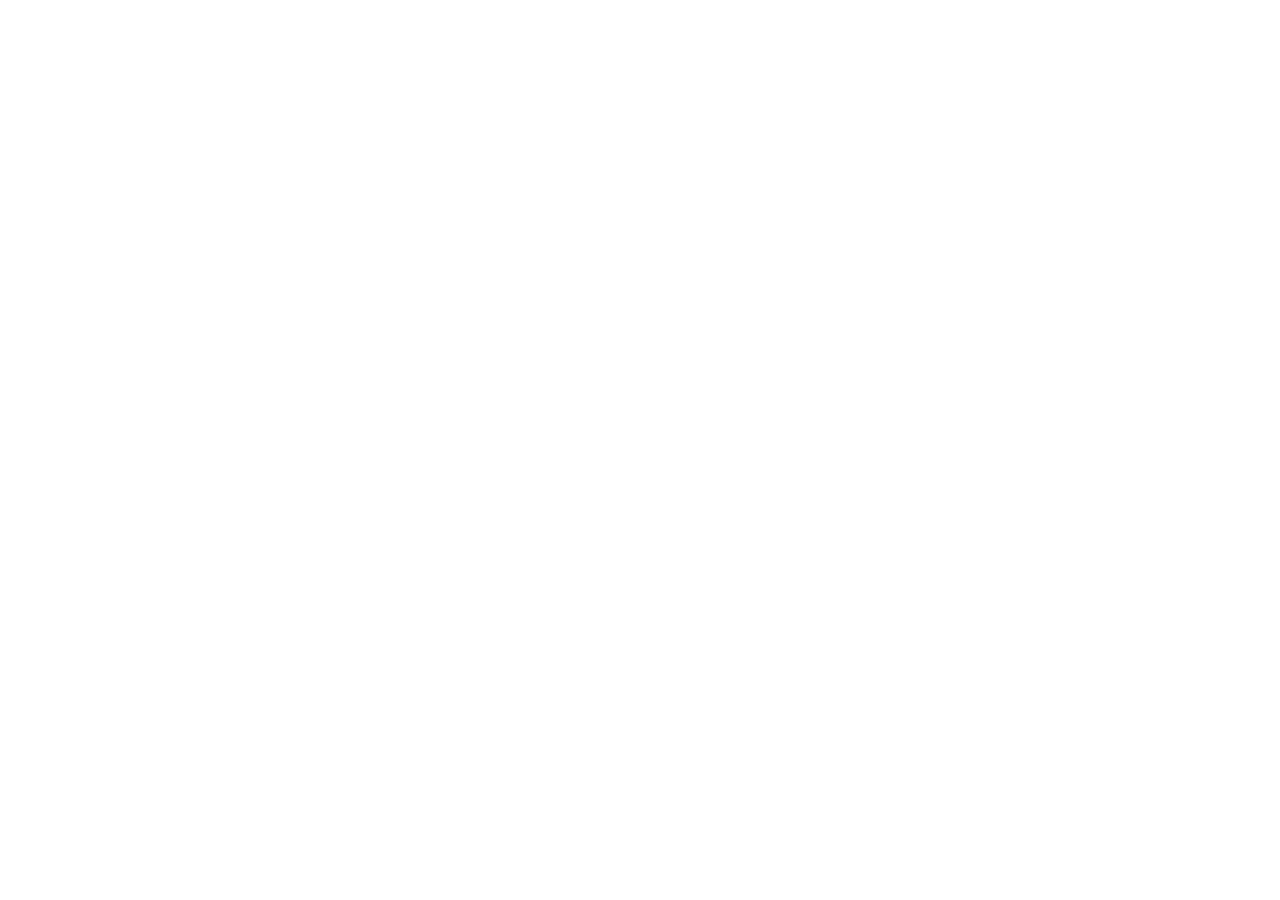
==== web/docs.html @ 94cbd076 "Close audit gaps: P3 custom locations + path rewrite, plus L1/L2/P5/S7 extras and Swagger Roadmap au" ====
<!doctype html>
<html lang="en">
<head>
<meta charset="utf-8">
<meta name="viewport" content="width=device-width, initial-scale=1">
<title>quicgate API docs</title>
<link rel="stylesheet" href="https://cdn.jsdelivr.net/npm/swagger-ui-dist@5/swagger-ui.css">
<style>body { margin: 0; }</style>
</head>
<body>
<div id="swagger"></div>
<script src="https://cdn.jsdelivr.net/npm/swagger-ui-dist@5/swagger-ui-bundle.js"></script>
<script>
  window.onload = () => {
    window.ui = SwaggerUIBundle({
      url: 'openapi.yaml',
      dom_id: '#swagger',
      deepLinking: true,
      presets: [SwaggerUIBundle.presets.apis],
    });
  };
</script>
</body>
</html>
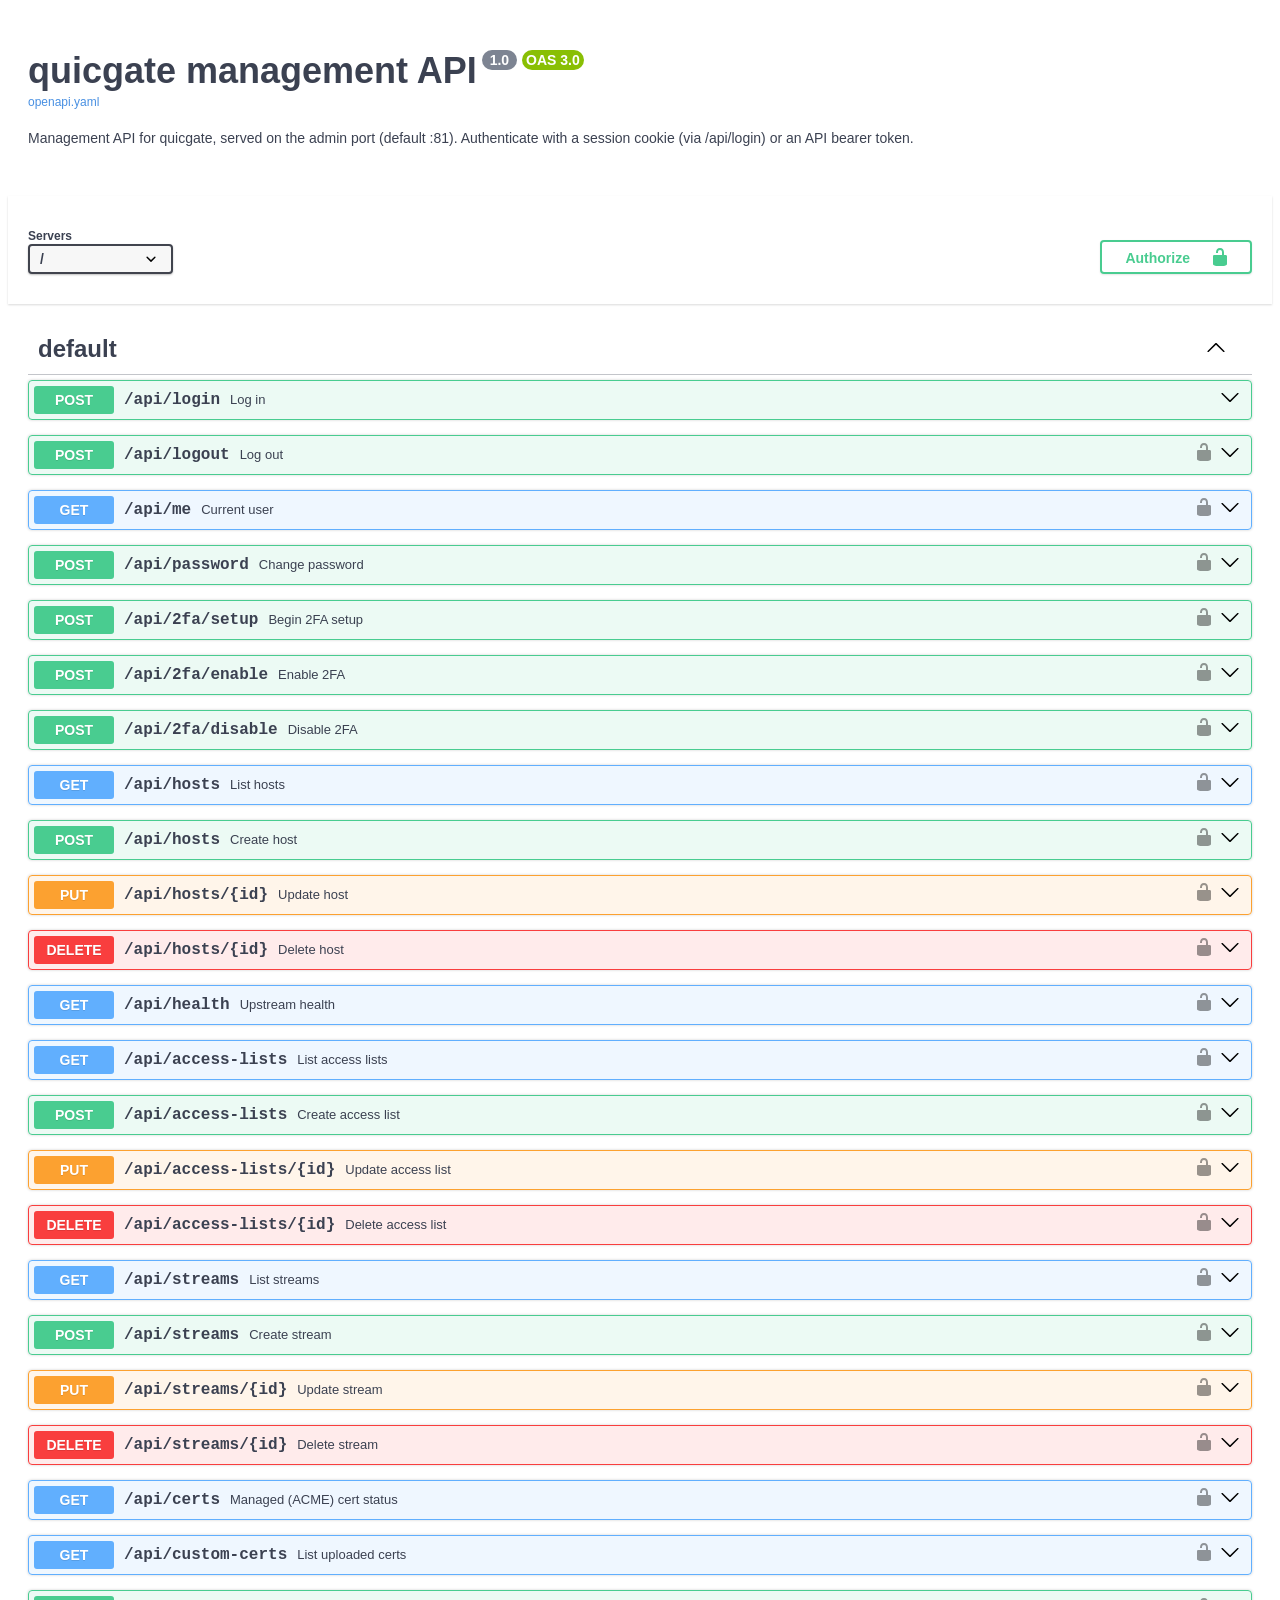
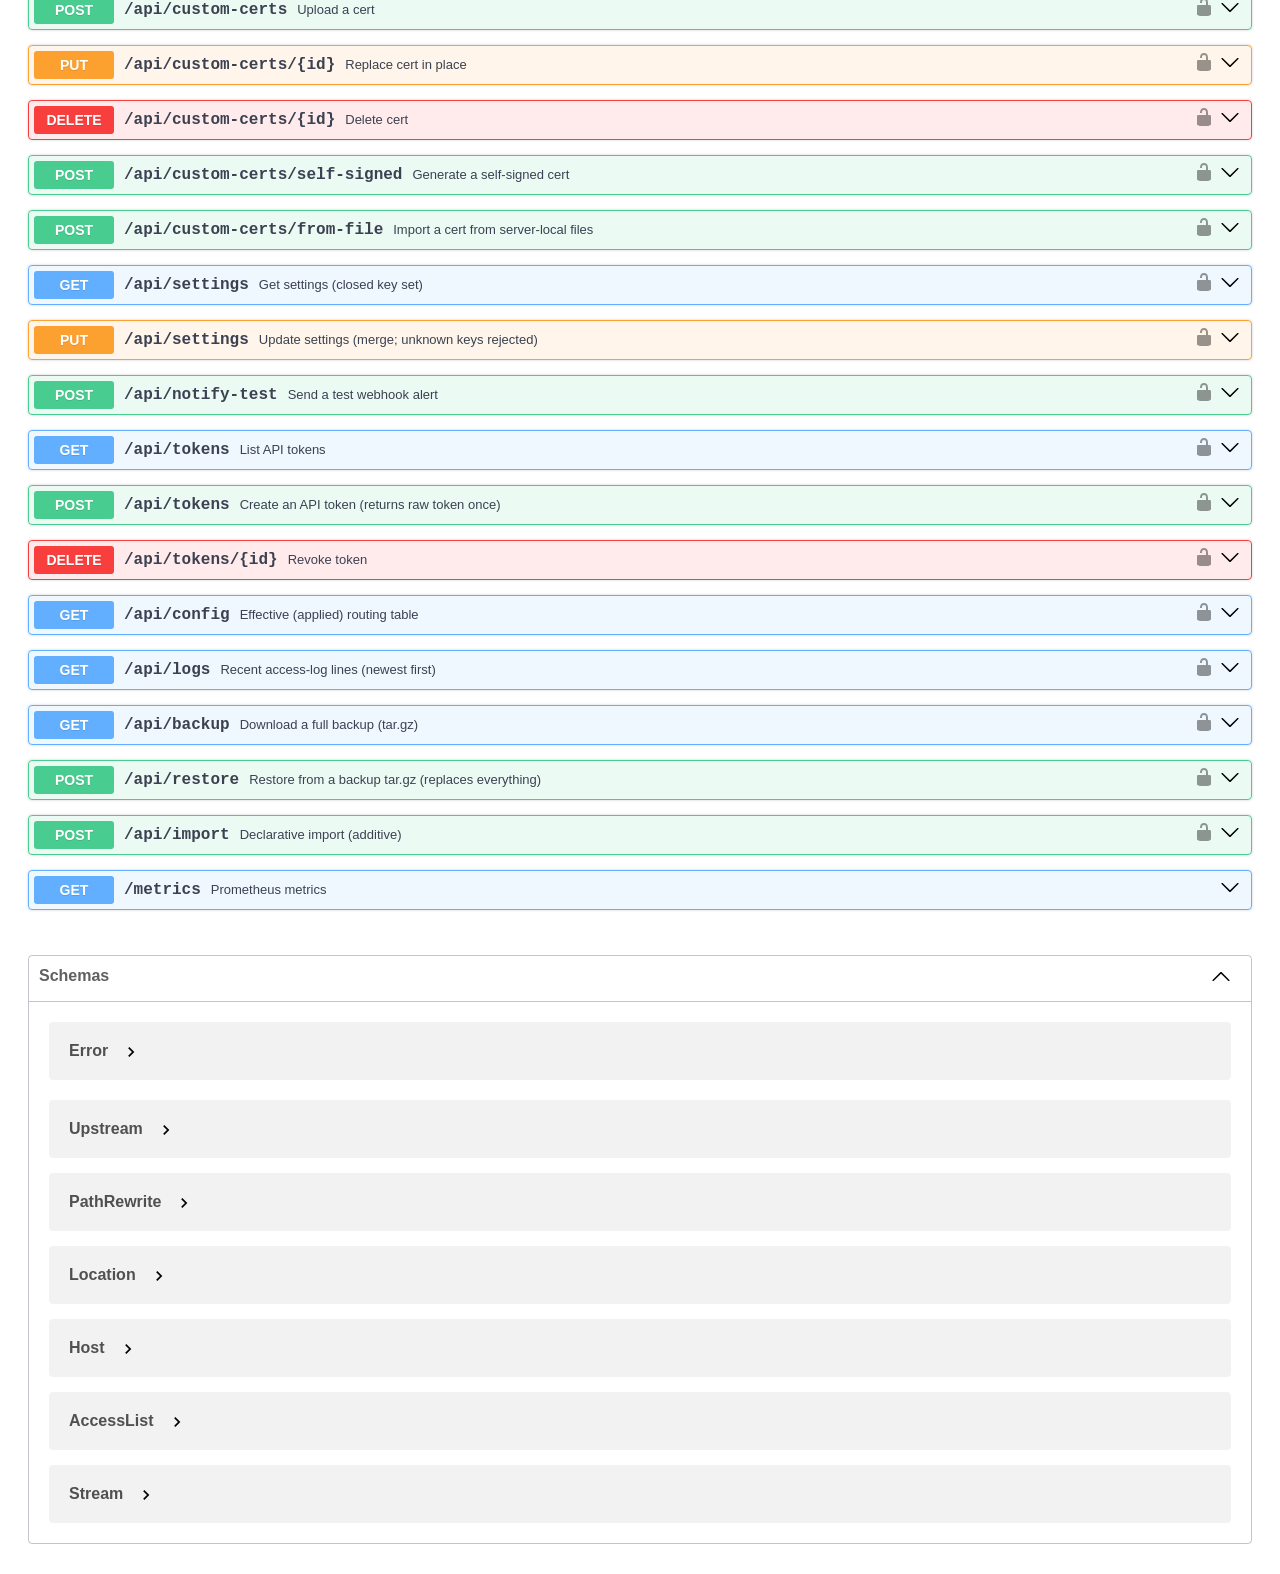
==== commit 49e77c47: "Harden admin security controls (#6) Admin hardening by Codex + local-asset vendoring review fix.  - " ====
--- a/web/docs.html
+++ b/web/docs.html
@@ -4,21 +4,12 @@
 <meta charset="utf-8">
 <meta name="viewport" content="width=device-width, initial-scale=1">
 <title>quicgate API docs</title>
-<link rel="stylesheet" href="https://cdn.jsdelivr.net/npm/swagger-ui-dist@5/swagger-ui.css">
-<style>body { margin: 0; }</style>
+<link rel="icon" type="image/svg+xml" href="favicon.svg">
+<link rel="stylesheet" href="swagger-ui.css">
 </head>
 <body>
 <div id="swagger"></div>
-<script src="https://cdn.jsdelivr.net/npm/swagger-ui-dist@5/swagger-ui-bundle.js"></script>
-<script>
-  window.onload = () => {
-    window.ui = SwaggerUIBundle({
-      url: 'openapi.yaml',
-      dom_id: '#swagger',
-      deepLinking: true,
-      presets: [SwaggerUIBundle.presets.apis],
-    });
-  };
-</script>
+<script src="swagger-ui-bundle.js"></script>
+<script src="docs.js"></script>
 </body>
 </html>
--- a/web/swagger-ui.css
+++ b/web/swagger-ui.css
@@ -0,0 +1,3 @@
+.swagger-ui{color:#3b4151;font-family:sans-serif/*! normalize.css v7.0.0 | MIT License | github.com/necolas/normalize.css */}.swagger-ui html{line-height:1.15;-ms-text-size-adjust:100%;-webkit-text-size-adjust:100%}.swagger-ui body{margin:0}.swagger-ui article,.swagger-ui aside,.swagger-ui footer,.swagger-ui header,.swagger-ui nav,.swagger-ui section{display:block}.swagger-ui h1{font-size:2em;margin:.67em 0}.swagger-ui figcaption,.swagger-ui figure,.swagger-ui main{display:block}.swagger-ui figure{margin:1em 40px}.swagger-ui hr{box-sizing:content-box;height:0;overflow:visible}.swagger-ui pre{font-family:monospace,monospace;font-size:1em}.swagger-ui a{background-color:transparent;-webkit-text-decoration-skip:objects}.swagger-ui abbr[title]{border-bottom:none;text-decoration:underline;-webkit-text-decoration:underline dotted;text-decoration:underline dotted}.swagger-ui b,.swagger-ui strong{font-weight:inherit;font-weight:bolder}.swagger-ui code,.swagger-ui kbd,.swagger-ui samp{font-family:monospace,monospace;font-size:1em}.swagger-ui dfn{font-style:italic}.swagger-ui mark{background-color:#ff0;color:#000}.swagger-ui small{font-size:80%}.swagger-ui sub,.swagger-ui sup{font-size:75%;line-height:0;position:relative;vertical-align:baseline}.swagger-ui sub{bottom:-.25em}.swagger-ui sup{top:-.5em}.swagger-ui audio,.swagger-ui video{display:inline-block}.swagger-ui audio:not([controls]){display:none;height:0}.swagger-ui img{border-style:none}.swagger-ui svg:not(:root){overflow:hidden}.swagger-ui button,.swagger-ui input,.swagger-ui optgroup,.swagger-ui select,.swagger-ui textarea{font-family:sans-serif;font-size:100%;line-height:1.15;margin:0}.swagger-ui button,.swagger-ui input{overflow:visible}.swagger-ui button,.swagger-ui select{text-transform:none}.swagger-ui [type=reset],.swagger-ui [type=submit],.swagger-ui button,.swagger-ui html [type=button]{-webkit-appearance:button}.swagger-ui [type=button]::-moz-focus-inner,.swagger-ui [type=reset]::-moz-focus-inner,.swagger-ui [type=submit]::-moz-focus-inner,.swagger-ui button::-moz-focus-inner{border-style:none;padding:0}.swagger-ui [type=button]:-moz-focusring,.swagger-ui [type=reset]:-moz-focusring,.swagger-ui [type=submit]:-moz-focusring,.swagger-ui button:-moz-focusring{outline:1px dotted ButtonText}.swagger-ui fieldset{padding:.35em .75em .625em}.swagger-ui legend{box-sizing:border-box;color:inherit;display:table;max-width:100%;padding:0;white-space:normal}.swagger-ui progress{display:inline-block;vertical-align:baseline}.swagger-ui textarea{overflow:auto}.swagger-ui [type=checkbox],.swagger-ui [type=radio]{box-sizing:border-box;padding:0}.swagger-ui [type=number]::-webkit-inner-spin-button,.swagger-ui [type=number]::-webkit-outer-spin-button{height:auto}.swagger-ui [type=search]{-webkit-appearance:textfield;outline-offset:-2px}.swagger-ui [type=search]::-webkit-search-cancel-button,.swagger-ui [type=search]::-webkit-search-decoration{-webkit-appearance:none}.swagger-ui ::-webkit-file-upload-button{-webkit-appearance:button;font:inherit}.swagger-ui details,.swagger-ui menu{display:block}.swagger-ui summary{display:list-item}.swagger-ui canvas{display:inline-block}.swagger-ui [hidden],.swagger-ui template{display:none}.swagger-ui .debug *{outline:1px solid gold}.swagger-ui .debug-white *{outline:1px solid #fff}.swagger-ui .debug-black *{outline:1px solid #000}.swagger-ui .debug-grid{background:transparent url([data-uri]) repeat 0 0}.swagger-ui .debug-grid-16{background:transparent url([data-uri]) repeat 0 0}.swagger-ui .debug-grid-8-solid{background:#fff url([data-uri]) repeat 0 0}.swagger-ui .debug-grid-16-solid{background:#fff url([data-uri]) repeat 0 0}.swagger-ui .border-box,.swagger-ui a,.swagger-ui article,.swagger-ui body,.swagger-ui code,.swagger-ui dd,.swagger-ui div,.swagger-ui dl,.swagger-ui dt,.swagger-ui fieldset,.swagger-ui footer,.swagger-ui form,.swagger-ui h1,.swagger-ui h2,.swagger-ui h3,.swagger-ui h4,.swagger-ui h5,.swagger-ui h6,.swagger-ui header,.swagger-ui html,.swagger-ui input[type=email],.swagger-ui input[type=number],.swagger-ui input[type=password],.swagger-ui input[type=tel],.swagger-ui input[type=text],.swagger-ui input[type=url],.swagger-ui legend,.swagger-ui li,.swagger-ui main,.swagger-ui ol,.swagger-ui p,.swagger-ui pre,.swagger-ui section,.swagger-ui table,.swagger-ui td,.swagger-ui textarea,.swagger-ui th,.swagger-ui tr,.swagger-ui ul{box-sizing:border-box}.swagger-ui .aspect-ratio{height:0;position:relative}.swagger-ui .aspect-ratio--16x9{padding-bottom:56.25%}.swagger-ui .aspect-ratio--9x16{padding-bottom:177.77%}.swagger-ui .aspect-ratio--4x3{padding-bottom:75%}.swagger-ui .aspect-ratio--3x4{padding-bottom:133.33%}.swagger-ui .aspect-ratio--6x4{padding-bottom:66.6%}.swagger-ui .aspect-ratio--4x6{padding-bottom:150%}.swagger-ui .aspect-ratio--8x5{padding-bottom:62.5%}.swagger-ui .aspect-ratio--5x8{padding-bottom:160%}.swagger-ui .aspect-ratio--7x5{padding-bottom:71.42%}.swagger-ui .aspect-ratio--5x7{padding-bottom:140%}.swagger-ui .aspect-ratio--1x1{padding-bottom:100%}.swagger-ui .aspect-ratio--object{bottom:0;height:100%;left:0;position:absolute;right:0;top:0;width:100%;z-index:100}@media screen and (min-width:30em){.swagger-ui .aspect-ratio-ns{height:0;position:relative}.swagger-ui .aspect-ratio--16x9-ns{padding-bottom:56.25%}.swagger-ui .aspect-ratio--9x16-ns{padding-bottom:177.77%}.swagger-ui .aspect-ratio--4x3-ns{padding-bottom:75%}.swagger-ui .aspect-ratio--3x4-ns{padding-bottom:133.33%}.swagger-ui .aspect-ratio--6x4-ns{padding-bottom:66.6%}.swagger-ui .aspect-ratio--4x6-ns{padding-bottom:150%}.swagger-ui .aspect-ratio--8x5-ns{padding-bottom:62.5%}.swagger-ui .aspect-ratio--5x8-ns{padding-bottom:160%}.swagger-ui .aspect-ratio--7x5-ns{padding-bottom:71.42%}.swagger-ui .aspect-ratio--5x7-ns{padding-bottom:140%}.swagger-ui .aspect-ratio--1x1-ns{padding-bottom:100%}.swagger-ui .aspect-ratio--object-ns{bottom:0;height:100%;left:0;position:absolute;right:0;top:0;width:100%;z-index:100}}@media screen and (min-width:30em)and (max-width:60em){.swagger-ui .aspect-ratio-m{height:0;position:relative}.swagger-ui .aspect-ratio--16x9-m{padding-bottom:56.25%}.swagger-ui .aspect-ratio--9x16-m{padding-bottom:177.77%}.swagger-ui .aspect-ratio--4x3-m{padding-bottom:75%}.swagger-ui .aspect-ratio--3x4-m{padding-bottom:133.33%}.swagger-ui .aspect-ratio--6x4-m{padding-bottom:66.6%}.swagger-ui .aspect-ratio--4x6-m{padding-bottom:150%}.swagger-ui .aspect-ratio--8x5-m{padding-bottom:62.5%}.swagger-ui .aspect-ratio--5x8-m{padding-bottom:160%}.swagger-ui .aspect-ratio--7x5-m{padding-bottom:71.42%}.swagger-ui .aspect-ratio--5x7-m{padding-bottom:140%}.swagger-ui .aspect-ratio--1x1-m{padding-bottom:100%}.swagger-ui .aspect-ratio--object-m{bottom:0;height:100%;left:0;position:absolute;right:0;top:0;width:100%;z-index:100}}@media screen and (min-width:60em){.swagger-ui .aspect-ratio-l{height:0;position:relative}.swagger-ui .aspect-ratio--16x9-l{padding-bottom:56.25%}.swagger-ui .aspect-ratio--9x16-l{padding-bottom:177.77%}.swagger-ui .aspect-ratio--4x3-l{padding-bottom:75%}.swagger-ui .aspect-ratio--3x4-l{padding-bottom:133.33%}.swagger-ui .aspect-ratio--6x4-l{padding-bottom:66.6%}.swagger-ui .aspect-ratio--4x6-l{padding-bottom:150%}.swagger-ui .aspect-ratio--8x5-l{padding-bottom:62.5%}.swagger-ui .aspect-ratio--5x8-l{padding-bottom:160%}.swagger-ui .aspect-ratio--7x5-l{padding-bottom:71.42%}.swagger-ui .aspect-ratio--5x7-l{padding-bottom:140%}.swagger-ui .aspect-ratio--1x1-l{padding-bottom:100%}.swagger-ui .aspect-ratio--object-l{bottom:0;height:100%;left:0;position:absolute;right:0;top:0;width:100%;z-index:100}}.swagger-ui img{max-width:100%}.swagger-ui .cover{background-size:cover!important}.swagger-ui .contain{background-size:contain!important}@media screen and (min-width:30em){.swagger-ui .cover-ns{background-size:cover!important}.swagger-ui .contain-ns{background-size:contain!important}}@media screen and (min-width:30em)and (max-width:60em){.swagger-ui .cover-m{background-size:cover!important}.swagger-ui .contain-m{background-size:contain!important}}@media screen and (min-width:60em){.swagger-ui .cover-l{background-size:cover!important}.swagger-ui .contain-l{background-size:contain!important}}.swagger-ui .bg-center{background-position:50%;background-repeat:no-repeat}.swagger-ui .bg-top{background-position:top;background-repeat:no-repeat}.swagger-ui .bg-right{background-position:100%;background-repeat:no-repeat}.swagger-ui .bg-bottom{background-position:bottom;background-repeat:no-repeat}.swagger-ui .bg-left{background-position:0;background-repeat:no-repeat}@media screen and (min-width:30em){.swagger-ui .bg-center-ns{background-position:50%;background-repeat:no-repeat}.swagger-ui .bg-top-ns{background-position:top;background-repeat:no-repeat}.swagger-ui .bg-right-ns{background-position:100%;background-repeat:no-repeat}.swagger-ui .bg-bottom-ns{background-position:bottom;background-repeat:no-repeat}.swagger-ui .bg-left-ns{background-position:0;background-repeat:no-repeat}}@media screen and (min-width:30em)and (max-width:60em){.swagger-ui .bg-center-m{background-position:50%;background-repeat:no-repeat}.swagger-ui .bg-top-m{background-position:top;background-repeat:no-repeat}.swagger-ui .bg-right-m{background-position:100%;background-repeat:no-repeat}.swagger-ui .bg-bottom-m{background-position:bottom;background-repeat:no-repeat}.swagger-ui .bg-left-m{background-position:0;background-repeat:no-repeat}}@media screen and (min-width:60em){.swagger-ui .bg-center-l{background-position:50%;background-repeat:no-repeat}.swagger-ui .bg-top-l{background-position:top;background-repeat:no-repeat}.swagger-ui .bg-right-l{background-position:100%;background-repeat:no-repeat}.swagger-ui .bg-bottom-l{background-position:bottom;background-repeat:no-repeat}.swagger-ui .bg-left-l{background-position:0;background-repeat:no-repeat}}.swagger-ui .outline{outline:1px solid}.swagger-ui .outline-transparent{outline:1px solid transparent}.swagger-ui .outline-0{outline:0}@media screen and (min-width:30em){.swagger-ui .outline-ns{outline:1px solid}.swagger-ui .outline-transparent-ns{outline:1px solid transparent}.swagger-ui .outline-0-ns{outline:0}}@media screen and (min-width:30em)and (max-width:60em){.swagger-ui .outline-m{outline:1px solid}.swagger-ui .outline-transparent-m{outline:1px solid transparent}.swagger-ui .outline-0-m{outline:0}}@media screen and (min-width:60em){.swagger-ui .outline-l{outline:1px solid}.swagger-ui .outline-transparent-l{outline:1px solid transparent}.swagger-ui .outline-0-l{outline:0}}.swagger-ui .ba{border-style:solid;border-width:1px}.swagger-ui .bt{border-top-style:solid;border-top-width:1px}.swagger-ui .br{border-right-style:solid;border-right-width:1px}.swagger-ui .bb{border-bottom-style:solid;border-bottom-width:1px}.swagger-ui .bl{border-left-style:solid;border-left-width:1px}.swagger-ui .bn{border-style:none;border-width:0}@media screen and (min-width:30em){.swagger-ui .ba-ns{border-style:solid;border-width:1px}.swagger-ui .bt-ns{border-top-style:solid;border-top-width:1px}.swagger-ui .br-ns{border-right-style:solid;border-right-width:1px}.swagger-ui .bb-ns{border-bottom-style:solid;border-bottom-width:1px}.swagger-ui .bl-ns{border-left-style:solid;border-left-width:1px}.swagger-ui .bn-ns{border-style:none;border-width:0}}@media screen and (min-width:30em)and (max-width:60em){.swagger-ui .ba-m{border-style:solid;border-width:1px}.swagger-ui .bt-m{border-top-style:solid;border-top-width:1px}.swagger-ui .br-m{border-right-style:solid;border-right-width:1px}.swagger-ui .bb-m{border-bottom-style:solid;border-bottom-width:1px}.swagger-ui .bl-m{border-left-style:solid;border-left-width:1px}.swagger-ui .bn-m{border-style:none;border-width:0}}@media screen and (min-width:60em){.swagger-ui .ba-l{border-style:solid;border-width:1px}.swagger-ui .bt-l{border-top-style:solid;border-top-width:1px}.swagger-ui .br-l{border-right-style:solid;border-right-width:1px}.swagger-ui .bb-l{border-bottom-style:solid;border-bottom-width:1px}.swagger-ui .bl-l{border-left-style:solid;border-left-width:1px}.swagger-ui .bn-l{border-style:none;border-width:0}}.swagger-ui .b--black{border-color:#000}.swagger-ui .b--near-black{border-color:#111}.swagger-ui .b--dark-gray{border-color:#333}.swagger-ui .b--mid-gray{border-color:#555}.swagger-ui .b--gray{border-color:#777}.swagger-ui .b--silver{border-color:#999}.swagger-ui .b--light-silver{border-color:#aaa}.swagger-ui .b--moon-gray{border-color:#ccc}.swagger-ui .b--light-gray{border-color:#eee}.swagger-ui .b--near-white{border-color:#f4f4f4}.swagger-ui .b--white{border-color:#fff}.swagger-ui .b--white-90{border-color:hsla(0,0%,100%,.9)}.swagger-ui .b--white-80{border-color:hsla(0,0%,100%,.8)}.swagger-ui .b--white-70{border-color:hsla(0,0%,100%,.7)}.swagger-ui .b--white-60{border-color:hsla(0,0%,100%,.6)}.swagger-ui .b--white-50{border-color:hsla(0,0%,100%,.5)}.swagger-ui .b--white-40{border-color:hsla(0,0%,100%,.4)}.swagger-ui .b--white-30{border-color:hsla(0,0%,100%,.3)}.swagger-ui .b--white-20{border-color:hsla(0,0%,100%,.2)}.swagger-ui .b--white-10{border-color:hsla(0,0%,100%,.1)}.swagger-ui .b--white-05{border-color:hsla(0,0%,100%,.05)}.swagger-ui .b--white-025{border-color:hsla(0,0%,100%,.025)}.swagger-ui .b--white-0125{border-color:hsla(0,0%,100%,.013)}.swagger-ui .b--black-90{border-color:rgba(0,0,0,.9)}.swagger-ui .b--black-80{border-color:rgba(0,0,0,.8)}.swagger-ui .b--black-70{border-color:rgba(0,0,0,.7)}.swagger-ui .b--black-60{border-color:rgba(0,0,0,.6)}.swagger-ui .b--black-50{border-color:rgba(0,0,0,.5)}.swagger-ui .b--black-40{border-color:rgba(0,0,0,.4)}.swagger-ui .b--black-30{border-color:rgba(0,0,0,.3)}.swagger-ui .b--black-20{border-color:rgba(0,0,0,.2)}.swagger-ui .b--black-10{border-color:rgba(0,0,0,.1)}.swagger-ui .b--black-05{border-color:rgba(0,0,0,.05)}.swagger-ui .b--black-025{border-color:rgba(0,0,0,.025)}.swagger-ui .b--black-0125{border-color:rgba(0,0,0,.013)}.swagger-ui .b--dark-red{border-color:#e7040f}.swagger-ui .b--red{border-color:#ff4136}.swagger-ui .b--light-red{border-color:#ff725c}.swagger-ui .b--orange{border-color:#ff6300}.swagger-ui .b--gold{border-color:#ffb700}.swagger-ui .b--yellow{border-color:gold}.swagger-ui .b--light-yellow{border-color:#fbf1a9}.swagger-ui .b--purple{border-color:#5e2ca5}.swagger-ui .b--light-purple{border-color:#a463f2}.swagger-ui .b--dark-pink{border-color:#d5008f}.swagger-ui .b--hot-pink{border-color:#ff41b4}.swagger-ui .b--pink{border-color:#ff80cc}.swagger-ui .b--light-pink{border-color:#ffa3d7}.swagger-ui .b--dark-green{border-color:#137752}.swagger-ui .b--green{border-color:#19a974}.swagger-ui .b--light-green{border-color:#9eebcf}.swagger-ui .b--navy{border-color:#001b44}.swagger-ui .b--dark-blue{border-color:#00449e}.swagger-ui .b--blue{border-color:#357edd}.swagger-ui .b--light-blue{border-color:#96ccff}.swagger-ui .b--lightest-blue{border-color:#cdecff}.swagger-ui .b--washed-blue{border-color:#f6fffe}.swagger-ui .b--washed-green{border-color:#e8fdf5}.swagger-ui .b--washed-yellow{border-color:#fffceb}.swagger-ui .b--washed-red{border-color:#ffdfdf}.swagger-ui .b--transparent{border-color:transparent}.swagger-ui .b--inherit{border-color:inherit}.swagger-ui .br0{border-radius:0}.swagger-ui .br1{border-radius:.125rem}.swagger-ui .br2{border-radius:.25rem}.swagger-ui .br3{border-radius:.5rem}.swagger-ui .br4{border-radius:1rem}.swagger-ui .br-100{border-radius:100%}.swagger-ui .br-pill{border-radius:9999px}.swagger-ui .br--bottom{border-top-left-radius:0;border-top-right-radius:0}.swagger-ui .br--top{border-bottom-left-radius:0;border-bottom-right-radius:0}.swagger-ui .br--right{border-bottom-left-radius:0;border-top-left-radius:0}.swagger-ui .br--left{border-bottom-right-radius:0;border-top-right-radius:0}@media screen and (min-width:30em){.swagger-ui .br0-ns{border-radius:0}.swagger-ui .br1-ns{border-radius:.125rem}.swagger-ui .br2-ns{border-radius:.25rem}.swagger-ui .br3-ns{border-radius:.5rem}.swagger-ui .br4-ns{border-radius:1rem}.swagger-ui .br-100-ns{border-radius:100%}.swagger-ui .br-pill-ns{border-radius:9999px}.swagger-ui .br--bottom-ns{border-top-left-radius:0;border-top-right-radius:0}.swagger-ui .br--top-ns{border-bottom-left-radius:0;border-bottom-right-radius:0}.swagger-ui .br--right-ns{border-bottom-left-radius:0;border-top-left-radius:0}.swagger-ui .br--left-ns{border-bottom-right-radius:0;border-top-right-radius:0}}@media screen and (min-width:30em)and (max-width:60em){.swagger-ui .br0-m{border-radius:0}.swagger-ui .br1-m{border-radius:.125rem}.swagger-ui .br2-m{border-radius:.25rem}.swagger-ui .br3-m{border-radius:.5rem}.swagger-ui .br4-m{border-radius:1rem}.swagger-ui .br-100-m{border-radius:100%}.swagger-ui .br-pill-m{border-radius:9999px}.swagger-ui .br--bottom-m{border-top-left-radius:0;border-top-right-radius:0}.swagger-ui .br--top-m{border-bottom-left-radius:0;border-bottom-right-radius:0}.swagger-ui .br--right-m{border-bottom-left-radius:0;border-top-left-radius:0}.swagger-ui .br--left-m{border-bottom-right-radius:0;border-top-right-radius:0}}@media screen and (min-width:60em){.swagger-ui .br0-l{border-radius:0}.swagger-ui .br1-l{border-radius:.125rem}.swagger-ui .br2-l{border-radius:.25rem}.swagger-ui .br3-l{border-radius:.5rem}.swagger-ui .br4-l{border-radius:1rem}.swagger-ui .br-100-l{border-radius:100%}.swagger-ui .br-pill-l{border-radius:9999px}.swagger-ui .br--bottom-l{border-top-left-radius:0;border-top-right-radius:0}.swagger-ui .br--top-l{border-bottom-left-radius:0;border-bottom-right-radius:0}.swagger-ui .br--right-l{border-bottom-left-radius:0;border-top-left-radius:0}.swagger-ui .br--left-l{border-bottom-right-radius:0;border-top-right-radius:0}}.swagger-ui .b--dotted{border-style:dotted}.swagger-ui .b--dashed{border-style:dashed}.swagger-ui .b--solid{border-style:solid}.swagger-ui .b--none{border-style:none}@media screen and (min-width:30em){.swagger-ui .b--dotted-ns{border-style:dotted}.swagger-ui .b--dashed-ns{border-style:dashed}.swagger-ui .b--solid-ns{border-style:solid}.swagger-ui .b--none-ns{border-style:none}}@media screen and (min-width:30em)and (max-width:60em){.swagger-ui .b--dotted-m{border-style:dotted}.swagger-ui .b--dashed-m{border-style:dashed}.swagger-ui .b--solid-m{border-style:solid}.swagger-ui .b--none-m{border-style:none}}@media screen and (min-width:60em){.swagger-ui .b--dotted-l{border-style:dotted}.swagger-ui .b--dashed-l{border-style:dashed}.swagger-ui .b--solid-l{border-style:solid}.swagger-ui .b--none-l{border-style:none}}.swagger-ui .bw0{border-width:0}.swagger-ui .bw1{border-width:.125rem}.swagger-ui .bw2{border-width:.25rem}.swagger-ui .bw3{border-width:.5rem}.swagger-ui .bw4{border-width:1rem}.swagger-ui .bw5{border-width:2rem}.swagger-ui .bt-0{border-top-width:0}.swagger-ui .br-0{border-right-width:0}.swagger-ui .bb-0{border-bottom-width:0}.swagger-ui .bl-0{border-left-width:0}@media screen and (min-width:30em){.swagger-ui .bw0-ns{border-width:0}.swagger-ui .bw1-ns{border-width:.125rem}.swagger-ui .bw2-ns{border-width:.25rem}.swagger-ui .bw3-ns{border-width:.5rem}.swagger-ui .bw4-ns{border-width:1rem}.swagger-ui .bw5-ns{border-width:2rem}.swagger-ui .bt-0-ns{border-top-width:0}.swagger-ui .br-0-ns{border-right-width:0}.swagger-ui .bb-0-ns{border-bottom-width:0}.swagger-ui .bl-0-ns{border-left-width:0}}@media screen and (min-width:30em)and (max-width:60em){.swagger-ui .bw0-m{border-width:0}.swagger-ui .bw1-m{border-width:.125rem}.swagger-ui .bw2-m{border-width:.25rem}.swagger-ui .bw3-m{border-width:.5rem}.swagger-ui .bw4-m{border-width:1rem}.swagger-ui .bw5-m{border-width:2rem}.swagger-ui .bt-0-m{border-top-width:0}.swagger-ui .br-0-m{border-right-width:0}.swagger-ui .bb-0-m{border-bottom-width:0}.swagger-ui .bl-0-m{border-left-width:0}}@media screen and (min-width:60em){.swagger-ui .bw0-l{border-width:0}.swagger-ui .bw1-l{border-width:.125rem}.swagger-ui .bw2-l{border-width:.25rem}.swagger-ui .bw3-l{border-width:.5rem}.swagger-ui .bw4-l{border-width:1rem}.swagger-ui .bw5-l{border-width:2rem}.swagger-ui .bt-0-l{border-top-width:0}.swagger-ui .br-0-l{border-right-width:0}.swagger-ui .bb-0-l{border-bottom-width:0}.swagger-ui .bl-0-l{border-left-width:0}}.swagger-ui .shadow-1{box-shadow:0 0 4px 2px rgba(0,0,0,.2)}.swagger-ui .shadow-2{box-shadow:0 0 8px 2px rgba(0,0,0,.2)}.swagger-ui .shadow-3{box-shadow:2px 2px 4px 2px rgba(0,0,0,.2)}.swagger-ui .shadow-4{box-shadow:2px 2px 8px 0 rgba(0,0,0,.2)}.swagger-ui .shadow-5{box-shadow:4px 4px 8px 0 rgba(0,0,0,.2)}@media screen and (min-width:30em){.swagger-ui .shadow-1-ns{box-shadow:0 0 4px 2px rgba(0,0,0,.2)}.swagger-ui .shadow-2-ns{box-shadow:0 0 8px 2px rgba(0,0,0,.2)}.swagger-ui .shadow-3-ns{box-shadow:2px 2px 4px 2px rgba(0,0,0,.2)}.swagger-ui .shadow-4-ns{box-shadow:2px 2px 8px 0 rgba(0,0,0,.2)}.swagger-ui .shadow-5-ns{box-shadow:4px 4px 8px 0 rgba(0,0,0,.2)}}@media screen and (min-width:30em)and (max-width:60em){.swagger-ui .shadow-1-m{box-shadow:0 0 4px 2px rgba(0,0,0,.2)}.swagger-ui .shadow-2-m{box-shadow:0 0 8px 2px rgba(0,0,0,.2)}.swagger-ui .shadow-3-m{box-shadow:2px 2px 4px 2px rgba(0,0,0,.2)}.swagger-ui .shadow-4-m{box-shadow:2px 2px 8px 0 rgba(0,0,0,.2)}.swagger-ui .shadow-5-m{box-shadow:4px 4px 8px 0 rgba(0,0,0,.2)}}@media screen and (min-width:60em){.swagger-ui .shadow-1-l{box-shadow:0 0 4px 2px rgba(0,0,0,.2)}.swagger-ui .shadow-2-l{box-shadow:0 0 8px 2px rgba(0,0,0,.2)}.swagger-ui .shadow-3-l{box-shadow:2px 2px 4px 2px rgba(0,0,0,.2)}.swagger-ui .shadow-4-l{box-shadow:2px 2px 8px 0 rgba(0,0,0,.2)}.swagger-ui .shadow-5-l{box-shadow:4px 4px 8px 0 rgba(0,0,0,.2)}}.swagger-ui .pre{overflow-x:auto;overflow-y:hidden;overflow:scroll}.swagger-ui .top-0{top:0}.swagger-ui .right-0{right:0}.swagger-ui .bottom-0{bottom:0}.swagger-ui .left-0{left:0}.swagger-ui .top-1{top:1rem}.swagger-ui .right-1{right:1rem}.swagger-ui .bottom-1{bottom:1rem}.swagger-ui .left-1{left:1rem}.swagger-ui .top-2{top:2rem}.swagger-ui .right-2{right:2rem}.swagger-ui .bottom-2{bottom:2rem}.swagger-ui .left-2{left:2rem}.swagger-ui .top--1{top:-1rem}.swagger-ui .right--1{right:-1rem}.swagger-ui .bottom--1{bottom:-1rem}.swagger-ui .left--1{left:-1rem}.swagger-ui .top--2{top:-2rem}.swagger-ui .right--2{right:-2rem}.swagger-ui .bottom--2{bottom:-2rem}.swagger-ui .left--2{left:-2rem}.swagger-ui .absolute--fill{bottom:0;left:0;right:0;top:0}@media screen and (min-width:30em){.swagger-ui .top-0-ns{top:0}.swagger-ui .left-0-ns{left:0}.swagger-ui .right-0-ns{right:0}.swagger-ui .bottom-0-ns{bottom:0}.swagger-ui .top-1-ns{top:1rem}.swagger-ui .left-1-ns{left:1rem}.swagger-ui .right-1-ns{right:1rem}.swagger-ui .bottom-1-ns{bottom:1rem}.swagger-ui .top-2-ns{top:2rem}.swagger-ui .left-2-ns{left:2rem}.swagger-ui .right-2-ns{right:2rem}.swagger-ui .bottom-2-ns{bottom:2rem}.swagger-ui .top--1-ns{top:-1rem}.swagger-ui .right--1-ns{right:-1rem}.swagger-ui .bottom--1-ns{bottom:-1rem}.swagger-ui .left--1-ns{left:-1rem}.swagger-ui .top--2-ns{top:-2rem}.swagger-ui .right--2-ns{right:-2rem}.swagger-ui .bottom--2-ns{bottom:-2rem}.swagger-ui .left--2-ns{left:-2rem}.swagger-ui .absolute--fill-ns{bottom:0;left:0;right:0;top:0}}@media screen and (min-width:30em)and (max-width:60em){.swagger-ui .top-0-m{top:0}.swagger-ui .left-0-m{left:0}.swagger-ui .right-0-m{right:0}.swagger-ui .bottom-0-m{bottom:0}.swagger-ui .top-1-m{top:1rem}.swagger-ui .left-1-m{left:1rem}.swagger-ui .right-1-m{right:1rem}.swagger-ui .bottom-1-m{bottom:1rem}.swagger-ui .top-2-m{top:2rem}.swagger-ui .left-2-m{left:2rem}.swagger-ui .right-2-m{right:2rem}.swagger-ui .bottom-2-m{bottom:2rem}.swagger-ui .top--1-m{top:-1rem}.swagger-ui .right--1-m{right:-1rem}.swagger-ui .bottom--1-m{bottom:-1rem}.swagger-ui .left--1-m{left:-1rem}.swagger-ui .top--2-m{top:-2rem}.swagger-ui .right--2-m{right:-2rem}.swagger-ui .bottom--2-m{bottom:-2rem}.swagger-ui .left--2-m{left:-2rem}.swagger-ui .absolute--fill-m{bottom:0;left:0;right:0;top:0}}@media screen and (min-width:60em){.swagger-ui .top-0-l{top:0}.swagger-ui .left-0-l{left:0}.swagger-ui .right-0-l{right:0}.swagger-ui .bottom-0-l{bottom:0}.swagger-ui .top-1-l{top:1rem}.swagger-ui .left-1-l{left:1rem}.swagger-ui .right-1-l{right:1rem}.swagger-ui .bottom-1-l{bottom:1rem}.swagger-ui .top-2-l{top:2rem}.swagger-ui .left-2-l{left:2rem}.swagger-ui .right-2-l{right:2rem}.swagger-ui .bottom-2-l{bottom:2rem}.swagger-ui .top--1-l{top:-1rem}.swagger-ui .right--1-l{right:-1rem}.swagger-ui .bottom--1-l{bottom:-1rem}.swagger-ui .left--1-l{left:-1rem}.swagger-ui .top--2-l{top:-2rem}.swagger-ui .right--2-l{right:-2rem}.swagger-ui .bottom--2-l{bottom:-2rem}.swagger-ui .left--2-l{left:-2rem}.swagger-ui .absolute--fill-l{bottom:0;left:0;right:0;top:0}}.swagger-ui .cf:after,.swagger-ui .cf:before{content:" ";display:table}.swagger-ui .cf:after{clear:both}.swagger-ui .cf{zoom:1}.swagger-ui .cl{clear:left}.swagger-ui .cr{clear:right}.swagger-ui .cb{clear:both}.swagger-ui .cn{clear:none}@media screen and (min-width:30em){.swagger-ui .cl-ns{clear:left}.swagger-ui .cr-ns{clear:right}.swagger-ui .cb-ns{clear:both}.swagger-ui .cn-ns{clear:none}}@media screen and (min-width:30em)and (max-width:60em){.swagger-ui .cl-m{clear:left}.swagger-ui .cr-m{clear:right}.swagger-ui .cb-m{clear:both}.swagger-ui .cn-m{clear:none}}@media screen and (min-width:60em){.swagger-ui .cl-l{clear:left}.swagger-ui .cr-l{clear:right}.swagger-ui .cb-l{clear:both}.swagger-ui .cn-l{clear:none}}.swagger-ui .flex{display:flex}.swagger-ui .inline-flex{display:inline-flex}.swagger-ui .flex-auto{flex:1 1 auto;min-height:0;min-width:0}.swagger-ui .flex-none{flex:none}.swagger-ui .flex-column{flex-direction:column}.swagger-ui .flex-row{flex-direction:row}.swagger-ui .flex-wrap{flex-wrap:wrap}.swagger-ui .flex-nowrap{flex-wrap:nowrap}.swagger-ui .flex-wrap-reverse{flex-wrap:wrap-reverse}.swagger-ui .flex-column-reverse{flex-direction:column-reverse}.swagger-ui .flex-row-reverse{flex-direction:row-reverse}.swagger-ui .items-start{align-items:flex-start}.swagger-ui .items-end{align-items:flex-end}.swagger-ui .items-center{align-items:center}.swagger-ui .items-baseline{align-items:baseline}.swagger-ui .items-stretch{align-items:stretch}.swagger-ui .self-start{align-self:flex-start}.swagger-ui .self-end{align-self:flex-end}.swagger-ui .self-center{align-self:center}.swagger-ui .self-baseline{align-self:baseline}.swagger-ui .self-stretch{align-self:stretch}.swagger-ui .justify-start{justify-content:flex-start}.swagger-ui .justify-end{justify-content:flex-end}.swagger-ui .justify-center{justify-content:center}.swagger-ui .justify-between{justify-content:space-between}.swagger-ui .justify-around{justify-content:space-around}.swagger-ui .content-start{align-content:flex-start}.swagger-ui .content-end{align-content:flex-end}.swagger-ui .content-center{align-content:center}.swagger-ui .content-between{align-content:space-between}.swagger-ui .content-around{align-content:space-around}.swagger-ui .content-stretch{align-content:stretch}.swagger-ui .order-0{order:0}.swagger-ui .order-1{order:1}.swagger-ui .order-2{order:2}.swagger-ui .order-3{order:3}.swagger-ui .order-4{order:4}.swagger-ui .order-5{order:5}.swagger-ui .order-6{order:6}.swagger-ui .order-7{order:7}.swagger-ui .order-8{order:8}.swagger-ui .order-last{order:99999}.swagger-ui .flex-grow-0{flex-grow:0}.swagger-ui .flex-grow-1{flex-grow:1}.swagger-ui .flex-shrink-0{flex-shrink:0}.swagger-ui .flex-shrink-1{flex-shrink:1}@media screen and (min-width:30em){.swagger-ui .flex-ns{display:flex}.swagger-ui .inline-flex-ns{display:inline-flex}.swagger-ui .flex-auto-ns{flex:1 1 auto;min-height:0;min-width:0}.swagger-ui .flex-none-ns{flex:none}.swagger-ui .flex-column-ns{flex-direction:column}.swagger-ui .flex-row-ns{flex-direction:row}.swagger-ui .flex-wrap-ns{flex-wrap:wrap}.swagger-ui .flex-nowrap-ns{flex-wrap:nowrap}.swagger-ui .flex-wrap-reverse-ns{flex-wrap:wrap-reverse}.swagger-ui .flex-column-reverse-ns{flex-direction:column-reverse}.swagger-ui .flex-row-reverse-ns{flex-direction:row-reverse}.swagger-ui .items-start-ns{align-items:flex-start}.swagger-ui .items-end-ns{align-items:flex-end}.swagger-ui .items-center-ns{align-items:center}.swagger-ui .items-baseline-ns{align-items:baseline}.swagger-ui .items-stretch-ns{align-items:stretch}.swagger-ui .self-start-ns{align-self:flex-start}.swagger-ui .self-end-ns{align-self:flex-end}.swagger-ui .self-center-ns{align-self:center}.swagger-ui .self-baseline-ns{align-self:baseline}.swagger-ui .self-stretch-ns{align-self:stretch}.swagger-ui .justify-start-ns{justify-content:flex-start}.swagger-ui .justify-end-ns{justify-content:flex-end}.swagger-ui .justify-center-ns{justify-content:center}.swagger-ui .justify-between-ns{justify-content:space-between}.swagger-ui .justify-around-ns{justify-content:space-around}.swagger-ui .content-start-ns{align-content:flex-start}.swagger-ui .content-end-ns{align-content:flex-end}.swagger-ui .content-center-ns{align-content:center}.swagger-ui .content-between-ns{align-content:space-between}.swagger-ui .content-around-ns{align-content:space-around}.swagger-ui .content-stretch-ns{align-content:stretch}.swagger-ui .order-0-ns{order:0}.swagger-ui .order-1-ns{order:1}.swagger-ui .order-2-ns{order:2}.swagger-ui .order-3-ns{order:3}.swagger-ui .order-4-ns{order:4}.swagger-ui .order-5-ns{order:5}.swagger-ui .order-6-ns{order:6}.swagger-ui .order-7-ns{order:7}.swagger-ui .order-8-ns{order:8}.swagger-ui .order-last-ns{order:99999}.swagger-ui .flex-grow-0-ns{flex-grow:0}.swagger-ui .flex-grow-1-ns{flex-grow:1}.swagger-ui .flex-shrink-0-ns{flex-shrink:0}.swagger-ui .flex-shrink-1-ns{flex-shrink:1}}@media screen and (min-width:30em)and (max-width:60em){.swagger-ui .flex-m{display:flex}.swagger-ui .inline-flex-m{display:inline-flex}.swagger-ui .flex-auto-m{flex:1 1 auto;min-height:0;min-width:0}.swagger-ui .flex-none-m{flex:none}.swagger-ui .flex-column-m{flex-direction:column}.swagger-ui .flex-row-m{flex-direction:row}.swagger-ui .flex-wrap-m{flex-wrap:wrap}.swagger-ui .flex-nowrap-m{flex-wrap:nowrap}.swagger-ui .flex-wrap-reverse-m{flex-wrap:wrap-reverse}.swagger-ui .flex-column-reverse-m{flex-direction:column-reverse}.swagger-ui .flex-row-reverse-m{flex-direction:row-reverse}.swagger-ui .items-start-m{align-items:flex-start}.swagger-ui .items-end-m{align-items:flex-end}.swagger-ui .items-center-m{align-items:center}.swagger-ui .items-baseline-m{align-items:baseline}.swagger-ui .items-stretch-m{align-items:stretch}.swagger-ui .self-start-m{align-self:flex-start}.swagger-ui .self-end-m{align-self:flex-end}.swagger-ui .self-center-m{align-self:center}.swagger-ui .self-baseline-m{align-self:baseline}.swagger-ui .self-stretch-m{align-self:stretch}.swagger-ui .justify-start-m{justify-content:flex-start}.swagger-ui .justify-end-m{justify-content:flex-end}.swagger-ui .justify-center-m{justify-content:center}.swagger-ui .justify-between-m{justify-content:space-between}.swagger-ui .justify-around-m{justify-content:space-around}.swagger-ui .content-start-m{align-content:flex-start}.swagger-ui .content-end-m{align-content:flex-end}.swagger-ui .content-center-m{align-content:center}.swagger-ui .content-between-m{align-content:space-between}.swagger-ui .content-around-m{align-content:space-around}.swagger-ui .content-stretch-m{align-content:stretch}.swagger-ui .order-0-m{order:0}.swagger-ui .order-1-m{order:1}.swagger-ui .order-2-m{order:2}.swagger-ui .order-3-m{order:3}.swagger-ui .order-4-m{order:4}.swagger-ui .order-5-m{order:5}.swagger-ui .order-6-m{order:6}.swagger-ui .order-7-m{order:7}.swagger-ui .order-8-m{order:8}.swagger-ui .order-last-m{order:99999}.swagger-ui .flex-grow-0-m{flex-grow:0}.swagger-ui .flex-grow-1-m{flex-grow:1}.swagger-ui .flex-shrink-0-m{flex-shrink:0}.swagger-ui .flex-shrink-1-m{flex-shrink:1}}@media screen and (min-width:60em){.swagger-ui .flex-l{display:flex}.swagger-ui .inline-flex-l{display:inline-flex}.swagger-ui .flex-auto-l{flex:1 1 auto;min-height:0;min-width:0}.swagger-ui .flex-none-l{flex:none}.swagger-ui .flex-column-l{flex-direction:column}.swagger-ui .flex-row-l{flex-direction:row}.swagger-ui .flex-wrap-l{flex-wrap:wrap}.swagger-ui .flex-nowrap-l{flex-wrap:nowrap}.swagger-ui .flex-wrap-reverse-l{flex-wrap:wrap-reverse}.swagger-ui .flex-column-reverse-l{flex-direction:column-reverse}.swagger-ui .flex-row-reverse-l{flex-direction:row-reverse}.swagger-ui .items-start-l{align-items:flex-start}.swagger-ui .items-end-l{align-items:flex-end}.swagger-ui .items-center-l{align-items:center}.swagger-ui .items-baseline-l{align-items:baseline}.swagger-ui .items-stretch-l{align-items:stretch}.swagger-ui .self-start-l{align-self:flex-start}.swagger-ui .self-end-l{align-self:flex-end}.swagger-ui .self-center-l{align-self:center}.swagger-ui .self-baseline-l{align-self:baseline}.swagger-ui .self-stretch-l{align-self:stretch}.swagger-ui .justify-start-l{justify-content:flex-start}.swagger-ui .justify-end-l{justify-content:flex-end}.swagger-ui .justify-center-l{justify-content:center}.swagger-ui .justify-between-l{justify-content:space-between}.swagger-ui .justify-around-l{justify-content:space-around}.swagger-ui .content-start-l{align-content:flex-start}.swagger-ui .content-end-l{align-content:flex-end}.swagger-ui .content-center-l{align-content:center}.swagger-ui .content-between-l{align-content:space-between}.swagger-ui .content-around-l{align-content:space-around}.swagger-ui .content-stretch-l{align-content:stretch}.swagger-ui .order-0-l{order:0}.swagger-ui .order-1-l{order:1}.swagger-ui .order-2-l{order:2}.swagger-ui .order-3-l{order:3}.swagger-ui .order-4-l{order:4}.swagger-ui .order-5-l{order:5}.swagger-ui .order-6-l{order:6}.swagger-ui .order-7-l{order:7}.swagger-ui .order-8-l{order:8}.swagger-ui .order-last-l{order:99999}.swagger-ui .flex-grow-0-l{flex-grow:0}.swagger-ui .flex-grow-1-l{flex-grow:1}.swagger-ui .flex-shrink-0-l{flex-shrink:0}.swagger-ui .flex-shrink-1-l{flex-shrink:1}}.swagger-ui .dn{display:none}.swagger-ui .di{display:inline}.swagger-ui .db{display:block}.swagger-ui .dib{display:inline-block}.swagger-ui .dit{display:inline-table}.swagger-ui .dt{display:table}.swagger-ui .dtc{display:table-cell}.swagger-ui .dt-row{display:table-row}.swagger-ui .dt-row-group{display:table-row-group}.swagger-ui .dt-column{display:table-column}.swagger-ui .dt-column-group{display:table-column-group}.swagger-ui .dt--fixed{table-layout:fixed;width:100%}@media screen and (min-width:30em){.swagger-ui .dn-ns{display:none}.swagger-ui .di-ns{display:inline}.swagger-ui .db-ns{display:block}.swagger-ui .dib-ns{display:inline-block}.swagger-ui .dit-ns{display:inline-table}.swagger-ui .dt-ns{display:table}.swagger-ui .dtc-ns{display:table-cell}.swagger-ui .dt-row-ns{display:table-row}.swagger-ui .dt-row-group-ns{display:table-row-group}.swagger-ui .dt-column-ns{display:table-column}.swagger-ui .dt-column-group-ns{display:table-column-group}.swagger-ui .dt--fixed-ns{table-layout:fixed;width:100%}}@media screen and (min-width:30em)and (max-width:60em){.swagger-ui .dn-m{display:none}.swagger-ui .di-m{display:inline}.swagger-ui .db-m{display:block}.swagger-ui .dib-m{display:inline-block}.swagger-ui .dit-m{display:inline-table}.swagger-ui .dt-m{display:table}.swagger-ui .dtc-m{display:table-cell}.swagger-ui .dt-row-m{display:table-row}.swagger-ui .dt-row-group-m{display:table-row-group}.swagger-ui .dt-column-m{display:table-column}.swagger-ui .dt-column-group-m{display:table-column-group}.swagger-ui .dt--fixed-m{table-layout:fixed;width:100%}}@media screen and (min-width:60em){.swagger-ui .dn-l{display:none}.swagger-ui .di-l{display:inline}.swagger-ui .db-l{display:block}.swagger-ui .dib-l{display:inline-block}.swagger-ui .dit-l{display:inline-table}.swagger-ui .dt-l{display:table}.swagger-ui .dtc-l{display:table-cell}.swagger-ui .dt-row-l{display:table-row}.swagger-ui .dt-row-group-l{display:table-row-group}.swagger-ui .dt-column-l{display:table-column}.swagger-ui .dt-column-group-l{display:table-column-group}.swagger-ui .dt--fixed-l{table-layout:fixed;width:100%}}.swagger-ui .fl{_display:inline;float:left}.swagger-ui .fr{_display:inline;float:right}.swagger-ui .fn{float:none}@media screen and (min-width:30em){.swagger-ui .fl-ns{_display:inline;float:left}.swagger-ui .fr-ns{_display:inline;float:right}.swagger-ui .fn-ns{float:none}}@media screen and (min-width:30em)and (max-width:60em){.swagger-ui .fl-m{_display:inline;float:left}.swagger-ui .fr-m{_display:inline;float:right}.swagger-ui .fn-m{float:none}}@media screen and (min-width:60em){.swagger-ui .fl-l{_display:inline;float:left}.swagger-ui .fr-l{_display:inline;float:right}.swagger-ui .fn-l{float:none}}.swagger-ui .sans-serif{font-family:-apple-system,BlinkMacSystemFont,avenir next,avenir,helvetica,helvetica neue,ubuntu,roboto,noto,segoe ui,arial,sans-serif}.swagger-ui .serif{font-family:georgia,serif}.swagger-ui .system-sans-serif{font-family:sans-serif}.swagger-ui .system-serif{font-family:serif}.swagger-ui .code,.swagger-ui code{font-family:Consolas,monaco,monospace}.swagger-ui .courier{font-family:Courier Next,courier,monospace}.swagger-ui .helvetica{font-family:helvetica neue,helvetica,sans-serif}.swagger-ui .avenir{font-family:avenir next,avenir,sans-serif}.swagger-ui .athelas{font-family:athelas,georgia,serif}.swagger-ui .georgia{font-family:georgia,serif}.swagger-ui .times{font-family:times,serif}.swagger-ui .bodoni{font-family:Bodoni MT,serif}.swagger-ui .calisto{font-family:Calisto MT,serif}.swagger-ui .garamond{font-family:garamond,serif}.swagger-ui .baskerville{font-family:baskerville,serif}.swagger-ui .i{font-style:italic}.swagger-ui .fs-normal{font-style:normal}@media screen and (min-width:30em){.swagger-ui .i-ns{font-style:italic}.swagger-ui .fs-normal-ns{font-style:normal}}@media screen and (min-width:30em)and (max-width:60em){.swagger-ui .i-m{font-style:italic}.swagger-ui .fs-normal-m{font-style:normal}}@media screen and (min-width:60em){.swagger-ui .i-l{font-style:italic}.swagger-ui .fs-normal-l{font-style:normal}}.swagger-ui .normal{font-weight:400}.swagger-ui .b{font-weight:700}.swagger-ui .fw1{font-weight:100}.swagger-ui .fw2{font-weight:200}.swagger-ui .fw3{font-weight:300}.swagger-ui .fw4{font-weight:400}.swagger-ui .fw5{font-weight:500}.swagger-ui .fw6{font-weight:600}.swagger-ui .fw7{font-weight:700}.swagger-ui .fw8{font-weight:800}.swagger-ui .fw9{font-weight:900}@media screen and (min-width:30em){.swagger-ui .normal-ns{font-weight:400}.swagger-ui .b-ns{font-weight:700}.swagger-ui .fw1-ns{font-weight:100}.swagger-ui .fw2-ns{font-weight:200}.swagger-ui .fw3-ns{font-weight:300}.swagger-ui .fw4-ns{font-weight:400}.swagger-ui .fw5-ns{font-weight:500}.swagger-ui .fw6-ns{font-weight:600}.swagger-ui .fw7-ns{font-weight:700}.swagger-ui .fw8-ns{font-weight:800}.swagger-ui .fw9-ns{font-weight:900}}@media screen and (min-width:30em)and (max-width:60em){.swagger-ui .normal-m{font-weight:400}.swagger-ui .b-m{font-weight:700}.swagger-ui .fw1-m{font-weight:100}.swagger-ui .fw2-m{font-weight:200}.swagger-ui .fw3-m{font-weight:300}.swagger-ui .fw4-m{font-weight:400}.swagger-ui .fw5-m{font-weight:500}.swagger-ui .fw6-m{font-weight:600}.swagger-ui .fw7-m{font-weight:700}.swagger-ui .fw8-m{font-weight:800}.swagger-ui .fw9-m{font-weight:900}}@media screen and (min-width:60em){.swagger-ui .normal-l{font-weight:400}.swagger-ui .b-l{font-weight:700}.swagger-ui .fw1-l{font-weight:100}.swagger-ui .fw2-l{font-weight:200}.swagger-ui .fw3-l{font-weight:300}.swagger-ui .fw4-l{font-weight:400}.swagger-ui .fw5-l{font-weight:500}.swagger-ui .fw6-l{font-weight:600}.swagger-ui .fw7-l{font-weight:700}.swagger-ui .fw8-l{font-weight:800}.swagger-ui .fw9-l{font-weight:900}}.swagger-ui .input-reset{-webkit-appearance:none;-moz-appearance:none}.swagger-ui .button-reset::-moz-focus-inner,.swagger-ui .input-reset::-moz-focus-inner{border:0;padding:0}.swagger-ui .h1{height:1rem}.swagger-ui .h2{height:2rem}.swagger-ui .h3{height:4rem}.swagger-ui .h4{height:8rem}.swagger-ui .h5{height:16rem}.swagger-ui .h-25{height:25%}.swagger-ui .h-50{height:50%}.swagger-ui .h-75{height:75%}.swagger-ui .h-100{height:100%}.swagger-ui .min-h-100{min-height:100%}.swagger-ui .vh-25{height:25vh}.swagger-ui .vh-50{height:50vh}.swagger-ui .vh-75{height:75vh}.swagger-ui .vh-100{height:100vh}.swagger-ui .min-vh-100{min-height:100vh}.swagger-ui .h-auto{height:auto}.swagger-ui .h-inherit{height:inherit}@media screen and (min-width:30em){.swagger-ui .h1-ns{height:1rem}.swagger-ui .h2-ns{height:2rem}.swagger-ui .h3-ns{height:4rem}.swagger-ui .h4-ns{height:8rem}.swagger-ui .h5-ns{height:16rem}.swagger-ui .h-25-ns{height:25%}.swagger-ui .h-50-ns{height:50%}.swagger-ui .h-75-ns{height:75%}.swagger-ui .h-100-ns{height:100%}.swagger-ui .min-h-100-ns{min-height:100%}.swagger-ui .vh-25-ns{height:25vh}.swagger-ui .vh-50-ns{height:50vh}.swagger-ui .vh-75-ns{height:75vh}.swagger-ui .vh-100-ns{height:100vh}.swagger-ui .min-vh-100-ns{min-height:100vh}.swagger-ui .h-auto-ns{height:auto}.swagger-ui .h-inherit-ns{height:inherit}}@media screen and (min-width:30em)and (max-width:60em){.swagger-ui .h1-m{height:1rem}.swagger-ui .h2-m{height:2rem}.swagger-ui .h3-m{height:4rem}.swagger-ui .h4-m{height:8rem}.swagger-ui .h5-m{height:16rem}.swagger-ui .h-25-m{height:25%}.swagger-ui .h-50-m{height:50%}.swagger-ui .h-75-m{height:75%}.swagger-ui .h-100-m{height:100%}.swagger-ui .min-h-100-m{min-height:100%}.swagger-ui .vh-25-m{height:25vh}.swagger-ui .vh-50-m{height:50vh}.swagger-ui .vh-75-m{height:75vh}.swagger-ui .vh-100-m{height:100vh}.swagger-ui .min-vh-100-m{min-height:100vh}.swagger-ui .h-auto-m{height:auto}.swagger-ui .h-inherit-m{height:inherit}}@media screen and (min-width:60em){.swagger-ui .h1-l{height:1rem}.swagger-ui .h2-l{height:2rem}.swagger-ui .h3-l{height:4rem}.swagger-ui .h4-l{height:8rem}.swagger-ui .h5-l{height:16rem}.swagger-ui .h-25-l{height:25%}.swagger-ui .h-50-l{height:50%}.swagger-ui .h-75-l{height:75%}.swagger-ui .h-100-l{height:100%}.swagger-ui .min-h-100-l{min-height:100%}.swagger-ui .vh-25-l{height:25vh}.swagger-ui .vh-50-l{height:50vh}.swagger-ui .vh-75-l{height:75vh}.swagger-ui .vh-100-l{height:100vh}.swagger-ui .min-vh-100-l{min-height:100vh}.swagger-ui .h-auto-l{height:auto}.swagger-ui .h-inherit-l{height:inherit}}.swagger-ui .tracked{letter-spacing:.1em}.swagger-ui .tracked-tight{letter-spacing:-.05em}.swagger-ui .tracked-mega{letter-spacing:.25em}@media screen and (min-width:30em){.swagger-ui .tracked-ns{letter-spacing:.1em}.swagger-ui .tracked-tight-ns{letter-spacing:-.05em}.swagger-ui .tracked-mega-ns{letter-spacing:.25em}}@media screen and (min-width:30em)and (max-width:60em){.swagger-ui .tracked-m{letter-spacing:.1em}.swagger-ui .tracked-tight-m{letter-spacing:-.05em}.swagger-ui .tracked-mega-m{letter-spacing:.25em}}@media screen and (min-width:60em){.swagger-ui .tracked-l{letter-spacing:.1em}.swagger-ui .tracked-tight-l{letter-spacing:-.05em}.swagger-ui .tracked-mega-l{letter-spacing:.25em}}.swagger-ui .lh-solid{line-height:1}.swagger-ui .lh-title{line-height:1.25}.swagger-ui .lh-copy{line-height:1.5}@media screen and (min-width:30em){.swagger-ui .lh-solid-ns{line-height:1}.swagger-ui .lh-title-ns{line-height:1.25}.swagger-ui .lh-copy-ns{line-height:1.5}}@media screen and (min-width:30em)and (max-width:60em){.swagger-ui .lh-solid-m{line-height:1}.swagger-ui .lh-title-m{line-height:1.25}.swagger-ui .lh-copy-m{line-height:1.5}}@media screen and (min-width:60em){.swagger-ui .lh-solid-l{line-height:1}.swagger-ui .lh-title-l{line-height:1.25}.swagger-ui .lh-copy-l{line-height:1.5}}.swagger-ui .link{-webkit-text-decoration:none;text-decoration:none}.swagger-ui .link,.swagger-ui .link:active,.swagger-ui .link:focus,.swagger-ui .link:hover,.swagger-ui .link:link,.swagger-ui .link:visited{transition:color .15s ease-in}.swagger-ui .link:focus{outline:1px dotted currentColor}.swagger-ui .list{list-style-type:none}.swagger-ui .mw-100{max-width:100%}.swagger-ui .mw1{max-width:1rem}.swagger-ui .mw2{max-width:2rem}.swagger-ui .mw3{max-width:4rem}.swagger-ui .mw4{max-width:8rem}.swagger-ui .mw5{max-width:16rem}.swagger-ui .mw6{max-width:32rem}.swagger-ui .mw7{max-width:48rem}.swagger-ui .mw8{max-width:64rem}.swagger-ui .mw9{max-width:96rem}.swagger-ui .mw-none{max-width:none}@media screen and (min-width:30em){.swagger-ui .mw-100-ns{max-width:100%}.swagger-ui .mw1-ns{max-width:1rem}.swagger-ui .mw2-ns{max-width:2rem}.swagger-ui .mw3-ns{max-width:4rem}.swagger-ui .mw4-ns{max-width:8rem}.swagger-ui .mw5-ns{max-width:16rem}.swagger-ui .mw6-ns{max-width:32rem}.swagger-ui .mw7-ns{max-width:48rem}.swagger-ui .mw8-ns{max-width:64rem}.swagger-ui .mw9-ns{max-width:96rem}.swagger-ui .mw-none-ns{max-width:none}}@media screen and (min-width:30em)and (max-width:60em){.swagger-ui .mw-100-m{max-width:100%}.swagger-ui .mw1-m{max-width:1rem}.swagger-ui .mw2-m{max-width:2rem}.swagger-ui .mw3-m{max-width:4rem}.swagger-ui .mw4-m{max-width:8rem}.swagger-ui .mw5-m{max-width:16rem}.swagger-ui .mw6-m{max-width:32rem}.swagger-ui .mw7-m{max-width:48rem}.swagger-ui .mw8-m{max-width:64rem}.swagger-ui .mw9-m{max-width:96rem}.swagger-ui .mw-none-m{max-width:none}}@media screen and (min-width:60em){.swagger-ui .mw-100-l{max-width:100%}.swagger-ui .mw1-l{max-width:1rem}.swagger-ui .mw2-l{max-width:2rem}.swagger-ui .mw3-l{max-width:4rem}.swagger-ui .mw4-l{max-width:8rem}.swagger-ui .mw5-l{max-width:16rem}.swagger-ui .mw6-l{max-width:32rem}.swagger-ui .mw7-l{max-width:48rem}.swagger-ui .mw8-l{max-width:64rem}.swagger-ui .mw9-l{max-width:96rem}.swagger-ui .mw-none-l{max-width:none}}.swagger-ui .w1{width:1rem}.swagger-ui .w2{width:2rem}.swagger-ui .w3{width:4rem}.swagger-ui .w4{width:8rem}.swagger-ui .w5{width:16rem}.swagger-ui .w-10{width:10%}.swagger-ui .w-20{width:20%}.swagger-ui .w-25{width:25%}.swagger-ui .w-30{width:30%}.swagger-ui .w-33{width:33%}.swagger-ui .w-34{width:34%}.swagger-ui .w-40{width:40%}.swagger-ui .w-50{width:50%}.swagger-ui .w-60{width:60%}.swagger-ui .w-70{width:70%}.swagger-ui .w-75{width:75%}.swagger-ui .w-80{width:80%}.swagger-ui .w-90{width:90%}.swagger-ui .w-100{width:100%}.swagger-ui .w-third{width:33.3333333333%}.swagger-ui .w-two-thirds{width:66.6666666667%}.swagger-ui .w-auto{width:auto}@media screen and (min-width:30em){.swagger-ui .w1-ns{width:1rem}.swagger-ui .w2-ns{width:2rem}.swagger-ui .w3-ns{width:4rem}.swagger-ui .w4-ns{width:8rem}.swagger-ui .w5-ns{width:16rem}.swagger-ui .w-10-ns{width:10%}.swagger-ui .w-20-ns{width:20%}.swagger-ui .w-25-ns{width:25%}.swagger-ui .w-30-ns{width:30%}.swagger-ui .w-33-ns{width:33%}.swagger-ui .w-34-ns{width:34%}.swagger-ui .w-40-ns{width:40%}.swagger-ui .w-50-ns{width:50%}.swagger-ui .w-60-ns{width:60%}.swagger-ui .w-70-ns{width:70%}.swagger-ui .w-75-ns{width:75%}.swagger-ui .w-80-ns{width:80%}.swagger-ui .w-90-ns{width:90%}.swagger-ui .w-100-ns{width:100%}.swagger-ui .w-third-ns{width:33.3333333333%}.swagger-ui .w-two-thirds-ns{width:66.6666666667%}.swagger-ui .w-auto-ns{width:auto}}@media screen and (min-width:30em)and (max-width:60em){.swagger-ui .w1-m{width:1rem}.swagger-ui .w2-m{width:2rem}.swagger-ui .w3-m{width:4rem}.swagger-ui .w4-m{width:8rem}.swagger-ui .w5-m{width:16rem}.swagger-ui .w-10-m{width:10%}.swagger-ui .w-20-m{width:20%}.swagger-ui .w-25-m{width:25%}.swagger-ui .w-30-m{width:30%}.swagger-ui .w-33-m{width:33%}.swagger-ui .w-34-m{width:34%}.swagger-ui .w-40-m{width:40%}.swagger-ui .w-50-m{width:50%}.swagger-ui .w-60-m{width:60%}.swagger-ui .w-70-m{width:70%}.swagger-ui .w-75-m{width:75%}.swagger-ui .w-80-m{width:80%}.swagger-ui .w-90-m{width:90%}.swagger-ui .w-100-m{width:100%}.swagger-ui .w-third-m{width:33.3333333333%}.swagger-ui .w-two-thirds-m{width:66.6666666667%}.swagger-ui .w-auto-m{width:auto}}@media screen and (min-width:60em){.swagger-ui .w1-l{width:1rem}.swagger-ui .w2-l{width:2rem}.swagger-ui .w3-l{width:4rem}.swagger-ui .w4-l{width:8rem}.swagger-ui .w5-l{width:16rem}.swagger-ui .w-10-l{width:10%}.swagger-ui .w-20-l{width:20%}.swagger-ui .w-25-l{width:25%}.swagger-ui .w-30-l{width:30%}.swagger-ui .w-33-l{width:33%}.swagger-ui .w-34-l{width:34%}.swagger-ui .w-40-l{width:40%}.swagger-ui .w-50-l{width:50%}.swagger-ui .w-60-l{width:60%}.swagger-ui .w-70-l{width:70%}.swagger-ui .w-75-l{width:75%}.swagger-ui .w-80-l{width:80%}.swagger-ui .w-90-l{width:90%}.swagger-ui .w-100-l{width:100%}.swagger-ui .w-third-l{width:33.3333333333%}.swagger-ui .w-two-thirds-l{width:66.6666666667%}.swagger-ui .w-auto-l{width:auto}}.swagger-ui .overflow-visible{overflow:visible}.swagger-ui .overflow-hidden{overflow:hidden}.swagger-ui .overflow-scroll{overflow:scroll}.swagger-ui .overflow-auto{overflow:auto}.swagger-ui .overflow-x-visible{overflow-x:visible}.swagger-ui .overflow-x-hidden{overflow-x:hidden}.swagger-ui .overflow-x-scroll{overflow-x:scroll}.swagger-ui .overflow-x-auto{overflow-x:auto}.swagger-ui .overflow-y-visible{overflow-y:visible}.swagger-ui .overflow-y-hidden{overflow-y:hidden}.swagger-ui .overflow-y-scroll{overflow-y:scroll}.swagger-ui .overflow-y-auto{overflow-y:auto}@media screen and (min-width:30em){.swagger-ui .overflow-visible-ns{overflow:visible}.swagger-ui .overflow-hidden-ns{overflow:hidden}.swagger-ui .overflow-scroll-ns{overflow:scroll}.swagger-ui .overflow-auto-ns{overflow:auto}.swagger-ui .overflow-x-visible-ns{overflow-x:visible}.swagger-ui .overflow-x-hidden-ns{overflow-x:hidden}.swagger-ui .overflow-x-scroll-ns{overflow-x:scroll}.swagger-ui .overflow-x-auto-ns{overflow-x:auto}.swagger-ui .overflow-y-visible-ns{overflow-y:visible}.swagger-ui .overflow-y-hidden-ns{overflow-y:hidden}.swagger-ui .overflow-y-scroll-ns{overflow-y:scroll}.swagger-ui .overflow-y-auto-ns{overflow-y:auto}}@media screen and (min-width:30em)and (max-width:60em){.swagger-ui .overflow-visible-m{overflow:visible}.swagger-ui .overflow-hidden-m{overflow:hidden}.swagger-ui .overflow-scroll-m{overflow:scroll}.swagger-ui .overflow-auto-m{overflow:auto}.swagger-ui .overflow-x-visible-m{overflow-x:visible}.swagger-ui .overflow-x-hidden-m{overflow-x:hidden}.swagger-ui .overflow-x-scroll-m{overflow-x:scroll}.swagger-ui .overflow-x-auto-m{overflow-x:auto}.swagger-ui .overflow-y-visible-m{overflow-y:visible}.swagger-ui .overflow-y-hidden-m{overflow-y:hidden}.swagger-ui .overflow-y-scroll-m{overflow-y:scroll}.swagger-ui .overflow-y-auto-m{overflow-y:auto}}@media screen and (min-width:60em){.swagger-ui .overflow-visible-l{overflow:visible}.swagger-ui .overflow-hidden-l{overflow:hidden}.swagger-ui .overflow-scroll-l{overflow:scroll}.swagger-ui .overflow-auto-l{overflow:auto}.swagger-ui .overflow-x-visible-l{overflow-x:visible}.swagger-ui .overflow-x-hidden-l{overflow-x:hidden}.swagger-ui .overflow-x-scroll-l{overflow-x:scroll}.swagger-ui .overflow-x-auto-l{overflow-x:auto}.swagger-ui .overflow-y-visible-l{overflow-y:visible}.swagger-ui .overflow-y-hidden-l{overflow-y:hidden}.swagger-ui .overflow-y-scroll-l{overflow-y:scroll}.swagger-ui .overflow-y-auto-l{overflow-y:auto}}.swagger-ui .static{position:static}.swagger-ui .relative{position:relative}.swagger-ui .absolute{position:absolute}.swagger-ui .fixed{position:fixed}@media screen and (min-width:30em){.swagger-ui .static-ns{position:static}.swagger-ui .relative-ns{position:relative}.swagger-ui .absolute-ns{position:absolute}.swagger-ui .fixed-ns{position:fixed}}@media screen and (min-width:30em)and (max-width:60em){.swagger-ui .static-m{position:static}.swagger-ui .relative-m{position:relative}.swagger-ui .absolute-m{position:absolute}.swagger-ui .fixed-m{position:fixed}}@media screen and (min-width:60em){.swagger-ui .static-l{position:static}.swagger-ui .relative-l{position:relative}.swagger-ui .absolute-l{position:absolute}.swagger-ui .fixed-l{position:fixed}}.swagger-ui .o-100{opacity:1}.swagger-ui .o-90{opacity:.9}.swagger-ui .o-80{opacity:.8}.swagger-ui .o-70{opacity:.7}.swagger-ui .o-60{opacity:.6}.swagger-ui .o-50{opacity:.5}.swagger-ui .o-40{opacity:.4}.swagger-ui .o-30{opacity:.3}.swagger-ui .o-20{opacity:.2}.swagger-ui .o-10{opacity:.1}.swagger-ui .o-05{opacity:.05}.swagger-ui .o-025{opacity:.025}.swagger-ui .o-0{opacity:0}.swagger-ui .rotate-45{transform:rotate(45deg)}.swagger-ui .rotate-90{transform:rotate(90deg)}.swagger-ui .rotate-135{transform:rotate(135deg)}.swagger-ui .rotate-180{transform:rotate(180deg)}.swagger-ui .rotate-225{transform:rotate(225deg)}.swagger-ui .rotate-270{transform:rotate(270deg)}.swagger-ui .rotate-315{transform:rotate(315deg)}@media screen and (min-width:30em){.swagger-ui .rotate-45-ns{transform:rotate(45deg)}.swagger-ui .rotate-90-ns{transform:rotate(90deg)}.swagger-ui .rotate-135-ns{transform:rotate(135deg)}.swagger-ui .rotate-180-ns{transform:rotate(180deg)}.swagger-ui .rotate-225-ns{transform:rotate(225deg)}.swagger-ui .rotate-270-ns{transform:rotate(270deg)}.swagger-ui .rotate-315-ns{transform:rotate(315deg)}}@media screen and (min-width:30em)and (max-width:60em){.swagger-ui .rotate-45-m{transform:rotate(45deg)}.swagger-ui .rotate-90-m{transform:rotate(90deg)}.swagger-ui .rotate-135-m{transform:rotate(135deg)}.swagger-ui .rotate-180-m{transform:rotate(180deg)}.swagger-ui .rotate-225-m{transform:rotate(225deg)}.swagger-ui .rotate-270-m{transform:rotate(270deg)}.swagger-ui .rotate-315-m{transform:rotate(315deg)}}@media screen and (min-width:60em){.swagger-ui .rotate-45-l{transform:rotate(45deg)}.swagger-ui .rotate-90-l{transform:rotate(90deg)}.swagger-ui .rotate-135-l{transform:rotate(135deg)}.swagger-ui .rotate-180-l{transform:rotate(180deg)}.swagger-ui .rotate-225-l{transform:rotate(225deg)}.swagger-ui .rotate-270-l{transform:rotate(270deg)}.swagger-ui .rotate-315-l{transform:rotate(315deg)}}.swagger-ui .black-90{color:rgba(0,0,0,.9)}.swagger-ui .black-80{color:rgba(0,0,0,.8)}.swagger-ui .black-70{color:rgba(0,0,0,.7)}.swagger-ui .black-60{color:rgba(0,0,0,.6)}.swagger-ui .black-50{color:rgba(0,0,0,.5)}.swagger-ui .black-40{color:rgba(0,0,0,.4)}.swagger-ui .black-30{color:rgba(0,0,0,.3)}.swagger-ui .black-20{color:rgba(0,0,0,.2)}.swagger-ui .black-10{color:rgba(0,0,0,.1)}.swagger-ui .black-05{color:rgba(0,0,0,.05)}.swagger-ui .white-90{color:hsla(0,0%,100%,.9)}.swagger-ui .white-80{color:hsla(0,0%,100%,.8)}.swagger-ui .white-70{color:hsla(0,0%,100%,.7)}.swagger-ui .white-60{color:hsla(0,0%,100%,.6)}.swagger-ui .white-50{color:hsla(0,0%,100%,.5)}.swagger-ui .white-40{color:hsla(0,0%,100%,.4)}.swagger-ui .white-30{color:hsla(0,0%,100%,.3)}.swagger-ui .white-20{color:hsla(0,0%,100%,.2)}.swagger-ui .white-10{color:hsla(0,0%,100%,.1)}.swagger-ui .black{color:#000}.swagger-ui .near-black{color:#111}.swagger-ui .dark-gray{color:#333}.swagger-ui .mid-gray{color:#555}.swagger-ui .gray{color:#777}.swagger-ui .silver{color:#999}.swagger-ui .light-silver{color:#aaa}.swagger-ui .moon-gray{color:#ccc}.swagger-ui .light-gray{color:#eee}.swagger-ui .near-white{color:#f4f4f4}.swagger-ui .white{color:#fff}.swagger-ui .dark-red{color:#e7040f}.swagger-ui .red{color:#ff4136}.swagger-ui .light-red{color:#ff725c}.swagger-ui .orange{color:#ff6300}.swagger-ui .gold{color:#ffb700}.swagger-ui .yellow{color:gold}.swagger-ui .light-yellow{color:#fbf1a9}.swagger-ui .purple{color:#5e2ca5}.swagger-ui .light-purple{color:#a463f2}.swagger-ui .dark-pink{color:#d5008f}.swagger-ui .hot-pink{color:#ff41b4}.swagger-ui .pink{color:#ff80cc}.swagger-ui .light-pink{color:#ffa3d7}.swagger-ui .dark-green{color:#137752}.swagger-ui .green{color:#19a974}.swagger-ui .light-green{color:#9eebcf}.swagger-ui .navy{color:#001b44}.swagger-ui .dark-blue{color:#00449e}.swagger-ui .blue{color:#357edd}.swagger-ui .light-blue{color:#96ccff}.swagger-ui .lightest-blue{color:#cdecff}.swagger-ui .washed-blue{color:#f6fffe}.swagger-ui .washed-green{color:#e8fdf5}.swagger-ui .washed-yellow{color:#fffceb}.swagger-ui .washed-red{color:#ffdfdf}.swagger-ui .color-inherit{color:inherit}.swagger-ui .bg-black-90{background-color:rgba(0,0,0,.9)}.swagger-ui .bg-black-80{background-color:rgba(0,0,0,.8)}.swagger-ui .bg-black-70{background-color:rgba(0,0,0,.7)}.swagger-ui .bg-black-60{background-color:rgba(0,0,0,.6)}.swagger-ui .bg-black-50{background-color:rgba(0,0,0,.5)}.swagger-ui .bg-black-40{background-color:rgba(0,0,0,.4)}.swagger-ui .bg-black-30{background-color:rgba(0,0,0,.3)}.swagger-ui .bg-black-20{background-color:rgba(0,0,0,.2)}.swagger-ui .bg-black-10{background-color:rgba(0,0,0,.1)}.swagger-ui .bg-black-05{background-color:rgba(0,0,0,.05)}.swagger-ui .bg-white-90{background-color:hsla(0,0%,100%,.9)}.swagger-ui .bg-white-80{background-color:hsla(0,0%,100%,.8)}.swagger-ui .bg-white-70{background-color:hsla(0,0%,100%,.7)}.swagger-ui .bg-white-60{background-color:hsla(0,0%,100%,.6)}.swagger-ui .bg-white-50{background-color:hsla(0,0%,100%,.5)}.swagger-ui .bg-white-40{background-color:hsla(0,0%,100%,.4)}.swagger-ui .bg-white-30{background-color:hsla(0,0%,100%,.3)}.swagger-ui .bg-white-20{background-color:hsla(0,0%,100%,.2)}.swagger-ui .bg-white-10{background-color:hsla(0,0%,100%,.1)}.swagger-ui .bg-black{background-color:#000}.swagger-ui .bg-near-black{background-color:#111}.swagger-ui .bg-dark-gray{background-color:#333}.swagger-ui .bg-mid-gray{background-color:#555}.swagger-ui .bg-gray{background-color:#777}.swagger-ui .bg-silver{background-color:#999}.swagger-ui .bg-light-silver{background-color:#aaa}.swagger-ui .bg-moon-gray{background-color:#ccc}.swagger-ui .bg-light-gray{background-color:#eee}.swagger-ui .bg-near-white{background-color:#f4f4f4}.swagger-ui .bg-white{background-color:#fff}.swagger-ui .bg-transparent{background-color:transparent}.swagger-ui .bg-dark-red{background-color:#e7040f}.swagger-ui .bg-red{background-color:#ff4136}.swagger-ui .bg-light-red{background-color:#ff725c}.swagger-ui .bg-orange{background-color:#ff6300}.swagger-ui .bg-gold{background-color:#ffb700}.swagger-ui .bg-yellow{background-color:gold}.swagger-ui .bg-light-yellow{background-color:#fbf1a9}.swagger-ui .bg-purple{background-color:#5e2ca5}.swagger-ui .bg-light-purple{background-color:#a463f2}.swagger-ui .bg-dark-pink{background-color:#d5008f}.swagger-ui .bg-hot-pink{background-color:#ff41b4}.swagger-ui .bg-pink{background-color:#ff80cc}.swagger-ui .bg-light-pink{background-color:#ffa3d7}.swagger-ui .bg-dark-green{background-color:#137752}.swagger-ui .bg-green{background-color:#19a974}.swagger-ui .bg-light-green{background-color:#9eebcf}.swagger-ui .bg-navy{background-color:#001b44}.swagger-ui .bg-dark-blue{background-color:#00449e}.swagger-ui .bg-blue{background-color:#357edd}.swagger-ui .bg-light-blue{background-color:#96ccff}.swagger-ui .bg-lightest-blue{background-color:#cdecff}.swagger-ui .bg-washed-blue{background-color:#f6fffe}.swagger-ui .bg-washed-green{background-color:#e8fdf5}.swagger-ui .bg-washed-yellow{background-color:#fffceb}.swagger-ui .bg-washed-red{background-color:#ffdfdf}.swagger-ui .bg-inherit{background-color:inherit}.swagger-ui .hover-black:focus,.swagger-ui .hover-black:hover{color:#000}.swagger-ui .hover-near-black:focus,.swagger-ui .hover-near-black:hover{color:#111}.swagger-ui .hover-dark-gray:focus,.swagger-ui .hover-dark-gray:hover{color:#333}.swagger-ui .hover-mid-gray:focus,.swagger-ui .hover-mid-gray:hover{color:#555}.swagger-ui .hover-gray:focus,.swagger-ui .hover-gray:hover{color:#777}.swagger-ui .hover-silver:focus,.swagger-ui .hover-silver:hover{color:#999}.swagger-ui .hover-light-silver:focus,.swagger-ui .hover-light-silver:hover{color:#aaa}.swagger-ui .hover-moon-gray:focus,.swagger-ui .hover-moon-gray:hover{color:#ccc}.swagger-ui .hover-light-gray:focus,.swagger-ui .hover-light-gray:hover{color:#eee}.swagger-ui .hover-near-white:focus,.swagger-ui .hover-near-white:hover{color:#f4f4f4}.swagger-ui .hover-white:focus,.swagger-ui .hover-white:hover{color:#fff}.swagger-ui .hover-black-90:focus,.swagger-ui .hover-black-90:hover{color:rgba(0,0,0,.9)}.swagger-ui .hover-black-80:focus,.swagger-ui .hover-black-80:hover{color:rgba(0,0,0,.8)}.swagger-ui .hover-black-70:focus,.swagger-ui .hover-black-70:hover{color:rgba(0,0,0,.7)}.swagger-ui .hover-black-60:focus,.swagger-ui .hover-black-60:hover{color:rgba(0,0,0,.6)}.swagger-ui .hover-black-50:focus,.swagger-ui .hover-black-50:hover{color:rgba(0,0,0,.5)}.swagger-ui .hover-black-40:focus,.swagger-ui .hover-black-40:hover{color:rgba(0,0,0,.4)}.swagger-ui .hover-black-30:focus,.swagger-ui .hover-black-30:hover{color:rgba(0,0,0,.3)}.swagger-ui .hover-black-20:focus,.swagger-ui .hover-black-20:hover{color:rgba(0,0,0,.2)}.swagger-ui .hover-black-10:focus,.swagger-ui .hover-black-10:hover{color:rgba(0,0,0,.1)}.swagger-ui .hover-white-90:focus,.swagger-ui .hover-white-90:hover{color:hsla(0,0%,100%,.9)}.swagger-ui .hover-white-80:focus,.swagger-ui .hover-white-80:hover{color:hsla(0,0%,100%,.8)}.swagger-ui .hover-white-70:focus,.swagger-ui .hover-white-70:hover{color:hsla(0,0%,100%,.7)}.swagger-ui .hover-white-60:focus,.swagger-ui .hover-white-60:hover{color:hsla(0,0%,100%,.6)}.swagger-ui .hover-white-50:focus,.swagger-ui .hover-white-50:hover{color:hsla(0,0%,100%,.5)}.swagger-ui .hover-white-40:focus,.swagger-ui .hover-white-40:hover{color:hsla(0,0%,100%,.4)}.swagger-ui .hover-white-30:focus,.swagger-ui .hover-white-30:hover{color:hsla(0,0%,100%,.3)}.swagger-ui .hover-white-20:focus,.swagger-ui .hover-white-20:hover{color:hsla(0,0%,100%,.2)}.swagger-ui .hover-white-10:focus,.swagger-ui .hover-white-10:hover{color:hsla(0,0%,100%,.1)}.swagger-ui .hover-inherit:focus,.swagger-ui .hover-inherit:hover{color:inherit}.swagger-ui .hover-bg-black:focus,.swagger-ui .hover-bg-black:hover{background-color:#000}.swagger-ui .hover-bg-near-black:focus,.swagger-ui .hover-bg-near-black:hover{background-color:#111}.swagger-ui .hover-bg-dark-gray:focus,.swagger-ui .hover-bg-dark-gray:hover{background-color:#333}.swagger-ui .hover-bg-mid-gray:focus,.swagger-ui .hover-bg-mid-gray:hover{background-color:#555}.swagger-ui .hover-bg-gray:focus,.swagger-ui .hover-bg-gray:hover{background-color:#777}.swagger-ui .hover-bg-silver:focus,.swagger-ui .hover-bg-silver:hover{background-color:#999}.swagger-ui .hover-bg-light-silver:focus,.swagger-ui .hover-bg-light-silver:hover{background-color:#aaa}.swagger-ui .hover-bg-moon-gray:focus,.swagger-ui .hover-bg-moon-gray:hover{background-color:#ccc}.swagger-ui .hover-bg-light-gray:focus,.swagger-ui .hover-bg-light-gray:hover{background-color:#eee}.swagger-ui .hover-bg-near-white:focus,.swagger-ui .hover-bg-near-white:hover{background-color:#f4f4f4}.swagger-ui .hover-bg-white:focus,.swagger-ui .hover-bg-white:hover{background-color:#fff}.swagger-ui .hover-bg-transparent:focus,.swagger-ui .hover-bg-transparent:hover{background-color:transparent}.swagger-ui .hover-bg-black-90:focus,.swagger-ui .hover-bg-black-90:hover{background-color:rgba(0,0,0,.9)}.swagger-ui .hover-bg-black-80:focus,.swagger-ui .hover-bg-black-80:hover{background-color:rgba(0,0,0,.8)}.swagger-ui .hover-bg-black-70:focus,.swagger-ui .hover-bg-black-70:hover{background-color:rgba(0,0,0,.7)}.swagger-ui .hover-bg-black-60:focus,.swagger-ui .hover-bg-black-60:hover{background-color:rgba(0,0,0,.6)}.swagger-ui .hover-bg-black-50:focus,.swagger-ui .hover-bg-black-50:hover{background-color:rgba(0,0,0,.5)}.swagger-ui .hover-bg-black-40:focus,.swagger-ui .hover-bg-black-40:hover{background-color:rgba(0,0,0,.4)}.swagger-ui .hover-bg-black-30:focus,.swagger-ui .hover-bg-black-30:hover{background-color:rgba(0,0,0,.3)}.swagger-ui .hover-bg-black-20:focus,.swagger-ui .hover-bg-black-20:hover{background-color:rgba(0,0,0,.2)}.swagger-ui .hover-bg-black-10:focus,.swagger-ui .hover-bg-black-10:hover{background-color:rgba(0,0,0,.1)}.swagger-ui .hover-bg-white-90:focus,.swagger-ui .hover-bg-white-90:hover{background-color:hsla(0,0%,100%,.9)}.swagger-ui .hover-bg-white-80:focus,.swagger-ui .hover-bg-white-80:hover{background-color:hsla(0,0%,100%,.8)}.swagger-ui .hover-bg-white-70:focus,.swagger-ui .hover-bg-white-70:hover{background-color:hsla(0,0%,100%,.7)}.swagger-ui .hover-bg-white-60:focus,.swagger-ui .hover-bg-white-60:hover{background-color:hsla(0,0%,100%,.6)}.swagger-ui .hover-bg-white-50:focus,.swagger-ui .hover-bg-white-50:hover{background-color:hsla(0,0%,100%,.5)}.swagger-ui .hover-bg-white-40:focus,.swagger-ui .hover-bg-white-40:hover{background-color:hsla(0,0%,100%,.4)}.swagger-ui .hover-bg-white-30:focus,.swagger-ui .hover-bg-white-30:hover{background-color:hsla(0,0%,100%,.3)}.swagger-ui .hover-bg-white-20:focus,.swagger-ui .hover-bg-white-20:hover{background-color:hsla(0,0%,100%,.2)}.swagger-ui .hover-bg-white-10:focus,.swagger-ui .hover-bg-white-10:hover{background-color:hsla(0,0%,100%,.1)}.swagger-ui .hover-dark-red:focus,.swagger-ui .hover-dark-red:hover{color:#e7040f}.swagger-ui .hover-red:focus,.swagger-ui .hover-red:hover{color:#ff4136}.swagger-ui .hover-light-red:focus,.swagger-ui .hover-light-red:hover{color:#ff725c}.swagger-ui .hover-orange:focus,.swagger-ui .hover-orange:hover{color:#ff6300}.swagger-ui .hover-gold:focus,.swagger-ui .hover-gold:hover{color:#ffb700}.swagger-ui .hover-yellow:focus,.swagger-ui .hover-yellow:hover{color:gold}.swagger-ui .hover-light-yellow:focus,.swagger-ui .hover-light-yellow:hover{color:#fbf1a9}.swagger-ui .hover-purple:focus,.swagger-ui .hover-purple:hover{color:#5e2ca5}.swagger-ui .hover-light-purple:focus,.swagger-ui .hover-light-purple:hover{color:#a463f2}.swagger-ui .hover-dark-pink:focus,.swagger-ui .hover-dark-pink:hover{color:#d5008f}.swagger-ui .hover-hot-pink:focus,.swagger-ui .hover-hot-pink:hover{color:#ff41b4}.swagger-ui .hover-pink:focus,.swagger-ui .hover-pink:hover{color:#ff80cc}.swagger-ui .hover-light-pink:focus,.swagger-ui .hover-light-pink:hover{color:#ffa3d7}.swagger-ui .hover-dark-green:focus,.swagger-ui .hover-dark-green:hover{color:#137752}.swagger-ui .hover-green:focus,.swagger-ui .hover-green:hover{color:#19a974}.swagger-ui .hover-light-green:focus,.swagger-ui .hover-light-green:hover{color:#9eebcf}.swagger-ui .hover-navy:focus,.swagger-ui .hover-navy:hover{color:#001b44}.swagger-ui .hover-dark-blue:focus,.swagger-ui .hover-dark-blue:hover{color:#00449e}.swagger-ui .hover-blue:focus,.swagger-ui .hover-blue:hover{color:#357edd}.swagger-ui .hover-light-blue:focus,.swagger-ui .hover-light-blue:hover{color:#96ccff}.swagger-ui .hover-lightest-blue:focus,.swagger-ui .hover-lightest-blue:hover{color:#cdecff}.swagger-ui .hover-washed-blue:focus,.swagger-ui .hover-washed-blue:hover{color:#f6fffe}.swagger-ui .hover-washed-green:focus,.swagger-ui .hover-washed-green:hover{color:#e8fdf5}.swagger-ui .hover-washed-yellow:focus,.swagger-ui .hover-washed-yellow:hover{color:#fffceb}.swagger-ui .hover-washed-red:focus,.swagger-ui .hover-washed-red:hover{color:#ffdfdf}.swagger-ui .hover-bg-dark-red:focus,.swagger-ui .hover-bg-dark-red:hover{background-color:#e7040f}.swagger-ui .hover-bg-red:focus,.swagger-ui .hover-bg-red:hover{background-color:#ff4136}.swagger-ui .hover-bg-light-red:focus,.swagger-ui .hover-bg-light-red:hover{background-color:#ff725c}.swagger-ui .hover-bg-orange:focus,.swagger-ui .hover-bg-orange:hover{background-color:#ff6300}.swagger-ui .hover-bg-gold:focus,.swagger-ui .hover-bg-gold:hover{background-color:#ffb700}.swagger-ui .hover-bg-yellow:focus,.swagger-ui .hover-bg-yellow:hover{background-color:gold}.swagger-ui .hover-bg-light-yellow:focus,.swagger-ui .hover-bg-light-yellow:hover{background-color:#fbf1a9}.swagger-ui .hover-bg-purple:focus,.swagger-ui .hover-bg-purple:hover{background-color:#5e2ca5}.swagger-ui .hover-bg-light-purple:focus,.swagger-ui .hover-bg-light-purple:hover{background-color:#a463f2}.swagger-ui .hover-bg-dark-pink:focus,.swagger-ui .hover-bg-dark-pink:hover{background-color:#d5008f}.swagger-ui .hover-bg-hot-pink:focus,.swagger-ui .hover-bg-hot-pink:hover{background-color:#ff41b4}.swagger-ui .hover-bg-pink:focus,.swagger-ui .hover-bg-pink:hover{background-color:#ff80cc}.swagger-ui .hover-bg-light-pink:focus,.swagger-ui .hover-bg-light-pink:hover{background-color:#ffa3d7}.swagger-ui .hover-bg-dark-green:focus,.swagger-ui .hover-bg-dark-green:hover{background-color:#137752}.swagger-ui .hover-bg-green:focus,.swagger-ui .hover-bg-green:hover{background-color:#19a974}.swagger-ui .hover-bg-light-green:focus,.swagger-ui .hover-bg-light-green:hover{background-color:#9eebcf}.swagger-ui .hover-bg-navy:focus,.swagger-ui .hover-bg-navy:hover{background-color:#001b44}.swagger-ui .hover-bg-dark-blue:focus,.swagger-ui .hover-bg-dark-blue:hover{background-color:#00449e}.swagger-ui .hover-bg-blue:focus,.swagger-ui .hover-bg-blue:hover{background-color:#357edd}.swagger-ui .hover-bg-light-blue:focus,.swagger-ui .hover-bg-light-blue:hover{background-color:#96ccff}.swagger-ui .hover-bg-lightest-blue:focus,.swagger-ui .hover-bg-lightest-blue:hover{background-color:#cdecff}.swagger-ui .hover-bg-washed-blue:focus,.swagger-ui .hover-bg-washed-blue:hover{background-color:#f6fffe}.swagger-ui .hover-bg-washed-green:focus,.swagger-ui .hover-bg-washed-green:hover{background-color:#e8fdf5}.swagger-ui .hover-bg-washed-yellow:focus,.swagger-ui .hover-bg-washed-yellow:hover{background-color:#fffceb}.swagger-ui .hover-bg-washed-red:focus,.swagger-ui .hover-bg-washed-red:hover{background-color:#ffdfdf}.swagger-ui .hover-bg-inherit:focus,.swagger-ui .hover-bg-inherit:hover{background-color:inherit}.swagger-ui .pa0{padding:0}.swagger-ui .pa1{padding:.25rem}.swagger-ui .pa2{padding:.5rem}.swagger-ui .pa3{padding:1rem}.swagger-ui .pa4{padding:2rem}.swagger-ui .pa5{padding:4rem}.swagger-ui .pa6{padding:8rem}.swagger-ui .pa7{padding:16rem}.swagger-ui .pl0{padding-left:0}.swagger-ui .pl1{padding-left:.25rem}.swagger-ui .pl2{padding-left:.5rem}.swagger-ui .pl3{padding-left:1rem}.swagger-ui .pl4{padding-left:2rem}.swagger-ui .pl5{padding-left:4rem}.swagger-ui .pl6{padding-left:8rem}.swagger-ui .pl7{padding-left:16rem}.swagger-ui .pr0{padding-right:0}.swagger-ui .pr1{padding-right:.25rem}.swagger-ui .pr2{padding-right:.5rem}.swagger-ui .pr3{padding-right:1rem}.swagger-ui .pr4{padding-right:2rem}.swagger-ui .pr5{padding-right:4rem}.swagger-ui .pr6{padding-right:8rem}.swagger-ui .pr7{padding-right:16rem}.swagger-ui .pb0{padding-bottom:0}.swagger-ui .pb1{padding-bottom:.25rem}.swagger-ui .pb2{padding-bottom:.5rem}.swagger-ui .pb3{padding-bottom:1rem}.swagger-ui .pb4{padding-bottom:2rem}.swagger-ui .pb5{padding-bottom:4rem}.swagger-ui .pb6{padding-bottom:8rem}.swagger-ui .pb7{padding-bottom:16rem}.swagger-ui .pt0{padding-top:0}.swagger-ui .pt1{padding-top:.25rem}.swagger-ui .pt2{padding-top:.5rem}.swagger-ui .pt3{padding-top:1rem}.swagger-ui .pt4{padding-top:2rem}.swagger-ui .pt5{padding-top:4rem}.swagger-ui .pt6{padding-top:8rem}.swagger-ui .pt7{padding-top:16rem}.swagger-ui .pv0{padding-bottom:0;padding-top:0}.swagger-ui .pv1{padding-bottom:.25rem;padding-top:.25rem}.swagger-ui .pv2{padding-bottom:.5rem;padding-top:.5rem}.swagger-ui .pv3{padding-bottom:1rem;padding-top:1rem}.swagger-ui .pv4{padding-bottom:2rem;padding-top:2rem}.swagger-ui .pv5{padding-bottom:4rem;padding-top:4rem}.swagger-ui .pv6{padding-bottom:8rem;padding-top:8rem}.swagger-ui .pv7{padding-bottom:16rem;padding-top:16rem}.swagger-ui .ph0{padding-left:0;padding-right:0}.swagger-ui .ph1{padding-left:.25rem;padding-right:.25rem}.swagger-ui .ph2{padding-left:.5rem;padding-right:.5rem}.swagger-ui .ph3{padding-left:1rem;padding-right:1rem}.swagger-ui .ph4{padding-left:2rem;padding-right:2rem}.swagger-ui .ph5{padding-left:4rem;padding-right:4rem}.swagger-ui .ph6{padding-left:8rem;padding-right:8rem}.swagger-ui .ph7{padding-left:16rem;padding-right:16rem}.swagger-ui .ma0{margin:0}.swagger-ui .ma1{margin:.25rem}.swagger-ui .ma2{margin:.5rem}.swagger-ui .ma3{margin:1rem}.swagger-ui .ma4{margin:2rem}.swagger-ui .ma5{margin:4rem}.swagger-ui .ma6{margin:8rem}.swagger-ui .ma7{margin:16rem}.swagger-ui .ml0{margin-left:0}.swagger-ui .ml1{margin-left:.25rem}.swagger-ui .ml2{margin-left:.5rem}.swagger-ui .ml3{margin-left:1rem}.swagger-ui .ml4{margin-left:2rem}.swagger-ui .ml5{margin-left:4rem}.swagger-ui .ml6{margin-left:8rem}.swagger-ui .ml7{margin-left:16rem}.swagger-ui .mr0{margin-right:0}.swagger-ui .mr1{margin-right:.25rem}.swagger-ui .mr2{margin-right:.5rem}.swagger-ui .mr3{margin-right:1rem}.swagger-ui .mr4{margin-right:2rem}.swagger-ui .mr5{margin-right:4rem}.swagger-ui .mr6{margin-right:8rem}.swagger-ui .mr7{margin-right:16rem}.swagger-ui .mb0{margin-bottom:0}.swagger-ui .mb1{margin-bottom:.25rem}.swagger-ui .mb2{margin-bottom:.5rem}.swagger-ui .mb3{margin-bottom:1rem}.swagger-ui .mb4{margin-bottom:2rem}.swagger-ui .mb5{margin-bottom:4rem}.swagger-ui .mb6{margin-bottom:8rem}.swagger-ui .mb7{margin-bottom:16rem}.swagger-ui .mt0{margin-top:0}.swagger-ui .mt1{margin-top:.25rem}.swagger-ui .mt2{margin-top:.5rem}.swagger-ui .mt3{margin-top:1rem}.swagger-ui .mt4{margin-top:2rem}.swagger-ui .mt5{margin-top:4rem}.swagger-ui .mt6{margin-top:8rem}.swagger-ui .mt7{margin-top:16rem}.swagger-ui .mv0{margin-bottom:0;margin-top:0}.swagger-ui .mv1{margin-bottom:.25rem;margin-top:.25rem}.swagger-ui .mv2{margin-bottom:.5rem;margin-top:.5rem}.swagger-ui .mv3{margin-bottom:1rem;margin-top:1rem}.swagger-ui .mv4{margin-bottom:2rem;margin-top:2rem}.swagger-ui .mv5{margin-bottom:4rem;margin-top:4rem}.swagger-ui .mv6{margin-bottom:8rem;margin-top:8rem}.swagger-ui .mv7{margin-bottom:16rem;margin-top:16rem}.swagger-ui .mh0{margin-left:0;margin-right:0}.swagger-ui .mh1{margin-left:.25rem;margin-right:.25rem}.swagger-ui .mh2{margin-left:.5rem;margin-right:.5rem}.swagger-ui .mh3{margin-left:1rem;margin-right:1rem}.swagger-ui .mh4{margin-left:2rem;margin-right:2rem}.swagger-ui .mh5{margin-left:4rem;margin-right:4rem}.swagger-ui .mh6{margin-left:8rem;margin-right:8rem}.swagger-ui .mh7{margin-left:16rem;margin-right:16rem}@media screen and (min-width:30em){.swagger-ui .pa0-ns{padding:0}.swagger-ui .pa1-ns{padding:.25rem}.swagger-ui .pa2-ns{padding:.5rem}.swagger-ui .pa3-ns{padding:1rem}.swagger-ui .pa4-ns{padding:2rem}.swagger-ui .pa5-ns{padding:4rem}.swagger-ui .pa6-ns{padding:8rem}.swagger-ui .pa7-ns{padding:16rem}.swagger-ui .pl0-ns{padding-left:0}.swagger-ui .pl1-ns{padding-left:.25rem}.swagger-ui .pl2-ns{padding-left:.5rem}.swagger-ui .pl3-ns{padding-left:1rem}.swagger-ui .pl4-ns{padding-left:2rem}.swagger-ui .pl5-ns{padding-left:4rem}.swagger-ui .pl6-ns{padding-left:8rem}.swagger-ui .pl7-ns{padding-left:16rem}.swagger-ui .pr0-ns{padding-right:0}.swagger-ui .pr1-ns{padding-right:.25rem}.swagger-ui .pr2-ns{padding-right:.5rem}.swagger-ui .pr3-ns{padding-right:1rem}.swagger-ui .pr4-ns{padding-right:2rem}.swagger-ui .pr5-ns{padding-right:4rem}.swagger-ui .pr6-ns{padding-right:8rem}.swagger-ui .pr7-ns{padding-right:16rem}.swagger-ui .pb0-ns{padding-bottom:0}.swagger-ui .pb1-ns{padding-bottom:.25rem}.swagger-ui .pb2-ns{padding-bottom:.5rem}.swagger-ui .pb3-ns{padding-bottom:1rem}.swagger-ui .pb4-ns{padding-bottom:2rem}.swagger-ui .pb5-ns{padding-bottom:4rem}.swagger-ui .pb6-ns{padding-bottom:8rem}.swagger-ui .pb7-ns{padding-bottom:16rem}.swagger-ui .pt0-ns{padding-top:0}.swagger-ui .pt1-ns{padding-top:.25rem}.swagger-ui .pt2-ns{padding-top:.5rem}.swagger-ui .pt3-ns{padding-top:1rem}.swagger-ui .pt4-ns{padding-top:2rem}.swagger-ui .pt5-ns{padding-top:4rem}.swagger-ui .pt6-ns{padding-top:8rem}.swagger-ui .pt7-ns{padding-top:16rem}.swagger-ui .pv0-ns{padding-bottom:0;padding-top:0}.swagger-ui .pv1-ns{padding-bottom:.25rem;padding-top:.25rem}.swagger-ui .pv2-ns{padding-bottom:.5rem;padding-top:.5rem}.swagger-ui .pv3-ns{padding-bottom:1rem;padding-top:1rem}.swagger-ui .pv4-ns{padding-bottom:2rem;padding-top:2rem}.swagger-ui .pv5-ns{padding-bottom:4rem;padding-top:4rem}.swagger-ui .pv6-ns{padding-bottom:8rem;padding-top:8rem}.swagger-ui .pv7-ns{padding-bottom:16rem;padding-top:16rem}.swagger-ui .ph0-ns{padding-left:0;padding-right:0}.swagger-ui .ph1-ns{padding-left:.25rem;padding-right:.25rem}.swagger-ui .ph2-ns{padding-left:.5rem;padding-right:.5rem}.swagger-ui .ph3-ns{padding-left:1rem;padding-right:1rem}.swagger-ui .ph4-ns{padding-left:2rem;padding-right:2rem}.swagger-ui .ph5-ns{padding-left:4rem;padding-right:4rem}.swagger-ui .ph6-ns{padding-left:8rem;padding-right:8rem}.swagger-ui .ph7-ns{padding-left:16rem;padding-right:16rem}.swagger-ui .ma0-ns{margin:0}.swagger-ui .ma1-ns{margin:.25rem}.swagger-ui .ma2-ns{margin:.5rem}.swagger-ui .ma3-ns{margin:1rem}.swagger-ui .ma4-ns{margin:2rem}.swagger-ui .ma5-ns{margin:4rem}.swagger-ui .ma6-ns{margin:8rem}.swagger-ui .ma7-ns{margin:16rem}.swagger-ui .ml0-ns{margin-left:0}.swagger-ui .ml1-ns{margin-left:.25rem}.swagger-ui .ml2-ns{margin-left:.5rem}.swagger-ui .ml3-ns{margin-left:1rem}.swagger-ui .ml4-ns{margin-left:2rem}.swagger-ui .ml5-ns{margin-left:4rem}.swagger-ui .ml6-ns{margin-left:8rem}.swagger-ui .ml7-ns{margin-left:16rem}.swagger-ui .mr0-ns{margin-right:0}.swagger-ui .mr1-ns{margin-right:.25rem}.swagger-ui .mr2-ns{margin-right:.5rem}.swagger-ui .mr3-ns{margin-right:1rem}.swagger-ui .mr4-ns{margin-right:2rem}.swagger-ui .mr5-ns{margin-right:4rem}.swagger-ui .mr6-ns{margin-right:8rem}.swagger-ui .mr7-ns{margin-right:16rem}.swagger-ui .mb0-ns{margin-bottom:0}.swagger-ui .mb1-ns{margin-bottom:.25rem}.swagger-ui .mb2-ns{margin-bottom:.5rem}.swagger-ui .mb3-ns{margin-bottom:1rem}.swagger-ui .mb4-ns{margin-bottom:2rem}.swagger-ui .mb5-ns{margin-bottom:4rem}.swagger-ui .mb6-ns{margin-bottom:8rem}.swagger-ui .mb7-ns{margin-bottom:16rem}.swagger-ui .mt0-ns{margin-top:0}.swagger-ui .mt1-ns{margin-top:.25rem}.swagger-ui .mt2-ns{margin-top:.5rem}.swagger-ui .mt3-ns{margin-top:1rem}.swagger-ui .mt4-ns{margin-top:2rem}.swagger-ui .mt5-ns{margin-top:4rem}.swagger-ui .mt6-ns{margin-top:8rem}.swagger-ui .mt7-ns{margin-top:16rem}.swagger-ui .mv0-ns{margin-bottom:0;margin-top:0}.swagger-ui .mv1-ns{margin-bottom:.25rem;margin-top:.25rem}.swagger-ui .mv2-ns{margin-bottom:.5rem;margin-top:.5rem}.swagger-ui .mv3-ns{margin-bottom:1rem;margin-top:1rem}.swagger-ui .mv4-ns{margin-bottom:2rem;margin-top:2rem}.swagger-ui .mv5-ns{margin-bottom:4rem;margin-top:4rem}.swagger-ui .mv6-ns{margin-bottom:8rem;margin-top:8rem}.swagger-ui .mv7-ns{margin-bottom:16rem;margin-top:16rem}.swagger-ui .mh0-ns{margin-left:0;margin-right:0}.swagger-ui .mh1-ns{margin-left:.25rem;margin-right:.25rem}.swagger-ui .mh2-ns{margin-left:.5rem;margin-right:.5rem}.swagger-ui .mh3-ns{margin-left:1rem;margin-right:1rem}.swagger-ui .mh4-ns{margin-left:2rem;margin-right:2rem}.swagger-ui .mh5-ns{margin-left:4rem;margin-right:4rem}.swagger-ui .mh6-ns{margin-left:8rem;margin-right:8rem}.swagger-ui .mh7-ns{margin-left:16rem;margin-right:16rem}}@media screen and (min-width:30em)and (max-width:60em){.swagger-ui .pa0-m{padding:0}.swagger-ui .pa1-m{padding:.25rem}.swagger-ui .pa2-m{padding:.5rem}.swagger-ui .pa3-m{padding:1rem}.swagger-ui .pa4-m{padding:2rem}.swagger-ui .pa5-m{padding:4rem}.swagger-ui .pa6-m{padding:8rem}.swagger-ui .pa7-m{padding:16rem}.swagger-ui .pl0-m{padding-left:0}.swagger-ui .pl1-m{padding-left:.25rem}.swagger-ui .pl2-m{padding-left:.5rem}.swagger-ui .pl3-m{padding-left:1rem}.swagger-ui .pl4-m{padding-left:2rem}.swagger-ui .pl5-m{padding-left:4rem}.swagger-ui .pl6-m{padding-left:8rem}.swagger-ui .pl7-m{padding-left:16rem}.swagger-ui .pr0-m{padding-right:0}.swagger-ui .pr1-m{padding-right:.25rem}.swagger-ui .pr2-m{padding-right:.5rem}.swagger-ui .pr3-m{padding-right:1rem}.swagger-ui .pr4-m{padding-right:2rem}.swagger-ui .pr5-m{padding-right:4rem}.swagger-ui .pr6-m{padding-right:8rem}.swagger-ui .pr7-m{padding-right:16rem}.swagger-ui .pb0-m{padding-bottom:0}.swagger-ui .pb1-m{padding-bottom:.25rem}.swagger-ui .pb2-m{padding-bottom:.5rem}.swagger-ui .pb3-m{padding-bottom:1rem}.swagger-ui .pb4-m{padding-bottom:2rem}.swagger-ui .pb5-m{padding-bottom:4rem}.swagger-ui .pb6-m{padding-bottom:8rem}.swagger-ui .pb7-m{padding-bottom:16rem}.swagger-ui .pt0-m{padding-top:0}.swagger-ui .pt1-m{padding-top:.25rem}.swagger-ui .pt2-m{padding-top:.5rem}.swagger-ui .pt3-m{padding-top:1rem}.swagger-ui .pt4-m{padding-top:2rem}.swagger-ui .pt5-m{padding-top:4rem}.swagger-ui .pt6-m{padding-top:8rem}.swagger-ui .pt7-m{padding-top:16rem}.swagger-ui .pv0-m{padding-bottom:0;padding-top:0}.swagger-ui .pv1-m{padding-bottom:.25rem;padding-top:.25rem}.swagger-ui .pv2-m{padding-bottom:.5rem;padding-top:.5rem}.swagger-ui .pv3-m{padding-bottom:1rem;padding-top:1rem}.swagger-ui .pv4-m{padding-bottom:2rem;padding-top:2rem}.swagger-ui .pv5-m{padding-bottom:4rem;padding-top:4rem}.swagger-ui .pv6-m{padding-bottom:8rem;padding-top:8rem}.swagger-ui .pv7-m{padding-bottom:16rem;padding-top:16rem}.swagger-ui .ph0-m{padding-left:0;padding-right:0}.swagger-ui .ph1-m{padding-left:.25rem;padding-right:.25rem}.swagger-ui .ph2-m{padding-left:.5rem;padding-right:.5rem}.swagger-ui .ph3-m{padding-left:1rem;padding-right:1rem}.swagger-ui .ph4-m{padding-left:2rem;padding-right:2rem}.swagger-ui .ph5-m{padding-left:4rem;padding-right:4rem}.swagger-ui .ph6-m{padding-left:8rem;padding-right:8rem}.swagger-ui .ph7-m{padding-left:16rem;padding-right:16rem}.swagger-ui .ma0-m{margin:0}.swagger-ui .ma1-m{margin:.25rem}.swagger-ui .ma2-m{margin:.5rem}.swagger-ui .ma3-m{margin:1rem}.swagger-ui .ma4-m{margin:2rem}.swagger-ui .ma5-m{margin:4rem}.swagger-ui .ma6-m{margin:8rem}.swagger-ui .ma7-m{margin:16rem}.swagger-ui .ml0-m{margin-left:0}.swagger-ui .ml1-m{margin-left:.25rem}.swagger-ui .ml2-m{margin-left:.5rem}.swagger-ui .ml3-m{margin-left:1rem}.swagger-ui .ml4-m{margin-left:2rem}.swagger-ui .ml5-m{margin-left:4rem}.swagger-ui .ml6-m{margin-left:8rem}.swagger-ui .ml7-m{margin-left:16rem}.swagger-ui .mr0-m{margin-right:0}.swagger-ui .mr1-m{margin-right:.25rem}.swagger-ui .mr2-m{margin-right:.5rem}.swagger-ui .mr3-m{margin-right:1rem}.swagger-ui .mr4-m{margin-right:2rem}.swagger-ui .mr5-m{margin-right:4rem}.swagger-ui .mr6-m{margin-right:8rem}.swagger-ui .mr7-m{margin-right:16rem}.swagger-ui .mb0-m{margin-bottom:0}.swagger-ui .mb1-m{margin-bottom:.25rem}.swagger-ui .mb2-m{margin-bottom:.5rem}.swagger-ui .mb3-m{margin-bottom:1rem}.swagger-ui .mb4-m{margin-bottom:2rem}.swagger-ui .mb5-m{margin-bottom:4rem}.swagger-ui .mb6-m{margin-bottom:8rem}.swagger-ui .mb7-m{margin-bottom:16rem}.swagger-ui .mt0-m{margin-top:0}.swagger-ui .mt1-m{margin-top:.25rem}.swagger-ui .mt2-m{margin-top:.5rem}.swagger-ui .mt3-m{margin-top:1rem}.swagger-ui .mt4-m{margin-top:2rem}.swagger-ui .mt5-m{margin-top:4rem}.swagger-ui .mt6-m{margin-top:8rem}.swagger-ui .mt7-m{margin-top:16rem}.swagger-ui .mv0-m{margin-bottom:0;margin-top:0}.swagger-ui .mv1-m{margin-bottom:.25rem;margin-top:.25rem}.swagger-ui .mv2-m{margin-bottom:.5rem;margin-top:.5rem}.swagger-ui .mv3-m{margin-bottom:1rem;margin-top:1rem}.swagger-ui .mv4-m{margin-bottom:2rem;margin-top:2rem}.swagger-ui .mv5-m{margin-bottom:4rem;margin-top:4rem}.swagger-ui .mv6-m{margin-bottom:8rem;margin-top:8rem}.swagger-ui .mv7-m{margin-bottom:16rem;margin-top:16rem}.swagger-ui .mh0-m{margin-left:0;margin-right:0}.swagger-ui .mh1-m{margin-left:.25rem;margin-right:.25rem}.swagger-ui .mh2-m{margin-left:.5rem;margin-right:.5rem}.swagger-ui .mh3-m{margin-left:1rem;margin-right:1rem}.swagger-ui .mh4-m{margin-left:2rem;margin-right:2rem}.swagger-ui .mh5-m{margin-left:4rem;margin-right:4rem}.swagger-ui .mh6-m{margin-left:8rem;margin-right:8rem}.swagger-ui .mh7-m{margin-left:16rem;margin-right:16rem}}@media screen and (min-width:60em){.swagger-ui .pa0-l{padding:0}.swagger-ui .pa1-l{padding:.25rem}.swagger-ui .pa2-l{padding:.5rem}.swagger-ui .pa3-l{padding:1rem}.swagger-ui .pa4-l{padding:2rem}.swagger-ui .pa5-l{padding:4rem}.swagger-ui .pa6-l{padding:8rem}.swagger-ui .pa7-l{padding:16rem}.swagger-ui .pl0-l{padding-left:0}.swagger-ui .pl1-l{padding-left:.25rem}.swagger-ui .pl2-l{padding-left:.5rem}.swagger-ui .pl3-l{padding-left:1rem}.swagger-ui .pl4-l{padding-left:2rem}.swagger-ui .pl5-l{padding-left:4rem}.swagger-ui .pl6-l{padding-left:8rem}.swagger-ui .pl7-l{padding-left:16rem}.swagger-ui .pr0-l{padding-right:0}.swagger-ui .pr1-l{padding-right:.25rem}.swagger-ui .pr2-l{padding-right:.5rem}.swagger-ui .pr3-l{padding-right:1rem}.swagger-ui .pr4-l{padding-right:2rem}.swagger-ui .pr5-l{padding-right:4rem}.swagger-ui .pr6-l{padding-right:8rem}.swagger-ui .pr7-l{padding-right:16rem}.swagger-ui .pb0-l{padding-bottom:0}.swagger-ui .pb1-l{padding-bottom:.25rem}.swagger-ui .pb2-l{padding-bottom:.5rem}.swagger-ui .pb3-l{padding-bottom:1rem}.swagger-ui .pb4-l{padding-bottom:2rem}.swagger-ui .pb5-l{padding-bottom:4rem}.swagger-ui .pb6-l{padding-bottom:8rem}.swagger-ui .pb7-l{padding-bottom:16rem}.swagger-ui .pt0-l{padding-top:0}.swagger-ui .pt1-l{padding-top:.25rem}.swagger-ui .pt2-l{padding-top:.5rem}.swagger-ui .pt3-l{padding-top:1rem}.swagger-ui .pt4-l{padding-top:2rem}.swagger-ui .pt5-l{padding-top:4rem}.swagger-ui .pt6-l{padding-top:8rem}.swagger-ui .pt7-l{padding-top:16rem}.swagger-ui .pv0-l{padding-bottom:0;padding-top:0}.swagger-ui .pv1-l{padding-bottom:.25rem;padding-top:.25rem}.swagger-ui .pv2-l{padding-bottom:.5rem;padding-top:.5rem}.swagger-ui .pv3-l{padding-bottom:1rem;padding-top:1rem}.swagger-ui .pv4-l{padding-bottom:2rem;padding-top:2rem}.swagger-ui .pv5-l{padding-bottom:4rem;padding-top:4rem}.swagger-ui .pv6-l{padding-bottom:8rem;padding-top:8rem}.swagger-ui .pv7-l{padding-bottom:16rem;padding-top:16rem}.swagger-ui .ph0-l{padding-left:0;padding-right:0}.swagger-ui .ph1-l{padding-left:.25rem;padding-right:.25rem}.swagger-ui .ph2-l{padding-left:.5rem;padding-right:.5rem}.swagger-ui .ph3-l{padding-left:1rem;padding-right:1rem}.swagger-ui .ph4-l{padding-left:2rem;padding-right:2rem}.swagger-ui .ph5-l{padding-left:4rem;padding-right:4rem}.swagger-ui .ph6-l{padding-left:8rem;padding-right:8rem}.swagger-ui .ph7-l{padding-left:16rem;padding-right:16rem}.swagger-ui .ma0-l{margin:0}.swagger-ui .ma1-l{margin:.25rem}.swagger-ui .ma2-l{margin:.5rem}.swagger-ui .ma3-l{margin:1rem}.swagger-ui .ma4-l{margin:2rem}.swagger-ui .ma5-l{margin:4rem}.swagger-ui .ma6-l{margin:8rem}.swagger-ui .ma7-l{margin:16rem}.swagger-ui .ml0-l{margin-left:0}.swagger-ui .ml1-l{margin-left:.25rem}.swagger-ui .ml2-l{margin-left:.5rem}.swagger-ui .ml3-l{margin-left:1rem}.swagger-ui .ml4-l{margin-left:2rem}.swagger-ui .ml5-l{margin-left:4rem}.swagger-ui .ml6-l{margin-left:8rem}.swagger-ui .ml7-l{margin-left:16rem}.swagger-ui .mr0-l{margin-right:0}.swagger-ui .mr1-l{margin-right:.25rem}.swagger-ui .mr2-l{margin-right:.5rem}.swagger-ui .mr3-l{margin-right:1rem}.swagger-ui .mr4-l{margin-right:2rem}.swagger-ui .mr5-l{margin-right:4rem}.swagger-ui .mr6-l{margin-right:8rem}.swagger-ui .mr7-l{margin-right:16rem}.swagger-ui .mb0-l{margin-bottom:0}.swagger-ui .mb1-l{margin-bottom:.25rem}.swagger-ui .mb2-l{margin-bottom:.5rem}.swagger-ui .mb3-l{margin-bottom:1rem}.swagger-ui .mb4-l{margin-bottom:2rem}.swagger-ui .mb5-l{margin-bottom:4rem}.swagger-ui .mb6-l{margin-bottom:8rem}.swagger-ui .mb7-l{margin-bottom:16rem}.swagger-ui .mt0-l{margin-top:0}.swagger-ui .mt1-l{margin-top:.25rem}.swagger-ui .mt2-l{margin-top:.5rem}.swagger-ui .mt3-l{margin-top:1rem}.swagger-ui .mt4-l{margin-top:2rem}.swagger-ui .mt5-l{margin-top:4rem}.swagger-ui .mt6-l{margin-top:8rem}.swagger-ui .mt7-l{margin-top:16rem}.swagger-ui .mv0-l{margin-bottom:0;margin-top:0}.swagger-ui .mv1-l{margin-bottom:.25rem;margin-top:.25rem}.swagger-ui .mv2-l{margin-bottom:.5rem;margin-top:.5rem}.swagger-ui .mv3-l{margin-bottom:1rem;margin-top:1rem}.swagger-ui .mv4-l{margin-bottom:2rem;margin-top:2rem}.swagger-ui .mv5-l{margin-bottom:4rem;margin-top:4rem}.swagger-ui .mv6-l{margin-bottom:8rem;margin-top:8rem}.swagger-ui .mv7-l{margin-bottom:16rem;margin-top:16rem}.swagger-ui .mh0-l{margin-left:0;margin-right:0}.swagger-ui .mh1-l{margin-left:.25rem;margin-right:.25rem}.swagger-ui .mh2-l{margin-left:.5rem;margin-right:.5rem}.swagger-ui .mh3-l{margin-left:1rem;margin-right:1rem}.swagger-ui .mh4-l{margin-left:2rem;margin-right:2rem}.swagger-ui .mh5-l{margin-left:4rem;margin-right:4rem}.swagger-ui .mh6-l{margin-left:8rem;margin-right:8rem}.swagger-ui .mh7-l{margin-left:16rem;margin-right:16rem}}.swagger-ui .na1{margin:-.25rem}.swagger-ui .na2{margin:-.5rem}.swagger-ui .na3{margin:-1rem}.swagger-ui .na4{margin:-2rem}.swagger-ui .na5{margin:-4rem}.swagger-ui .na6{margin:-8rem}.swagger-ui .na7{margin:-16rem}.swagger-ui .nl1{margin-left:-.25rem}.swagger-ui .nl2{margin-left:-.5rem}.swagger-ui .nl3{margin-left:-1rem}.swagger-ui .nl4{margin-left:-2rem}.swagger-ui .nl5{margin-left:-4rem}.swagger-ui .nl6{margin-left:-8rem}.swagger-ui .nl7{margin-left:-16rem}.swagger-ui .nr1{margin-right:-.25rem}.swagger-ui .nr2{margin-right:-.5rem}.swagger-ui .nr3{margin-right:-1rem}.swagger-ui .nr4{margin-right:-2rem}.swagger-ui .nr5{margin-right:-4rem}.swagger-ui .nr6{margin-right:-8rem}.swagger-ui .nr7{margin-right:-16rem}.swagger-ui .nb1{margin-bottom:-.25rem}.swagger-ui .nb2{margin-bottom:-.5rem}.swagger-ui .nb3{margin-bottom:-1rem}.swagger-ui .nb4{margin-bottom:-2rem}.swagger-ui .nb5{margin-bottom:-4rem}.swagger-ui .nb6{margin-bottom:-8rem}.swagger-ui .nb7{margin-bottom:-16rem}.swagger-ui .nt1{margin-top:-.25rem}.swagger-ui .nt2{margin-top:-.5rem}.swagger-ui .nt3{margin-top:-1rem}.swagger-ui .nt4{margin-top:-2rem}.swagger-ui .nt5{margin-top:-4rem}.swagger-ui .nt6{margin-top:-8rem}.swagger-ui .nt7{margin-top:-16rem}@media screen and (min-width:30em){.swagger-ui .na1-ns{margin:-.25rem}.swagger-ui .na2-ns{margin:-.5rem}.swagger-ui .na3-ns{margin:-1rem}.swagger-ui .na4-ns{margin:-2rem}.swagger-ui .na5-ns{margin:-4rem}.swagger-ui .na6-ns{margin:-8rem}.swagger-ui .na7-ns{margin:-16rem}.swagger-ui .nl1-ns{margin-left:-.25rem}.swagger-ui .nl2-ns{margin-left:-.5rem}.swagger-ui .nl3-ns{margin-left:-1rem}.swagger-ui .nl4-ns{margin-left:-2rem}.swagger-ui .nl5-ns{margin-left:-4rem}.swagger-ui .nl6-ns{margin-left:-8rem}.swagger-ui .nl7-ns{margin-left:-16rem}.swagger-ui .nr1-ns{margin-right:-.25rem}.swagger-ui .nr2-ns{margin-right:-.5rem}.swagger-ui .nr3-ns{margin-right:-1rem}.swagger-ui .nr4-ns{margin-right:-2rem}.swagger-ui .nr5-ns{margin-right:-4rem}.swagger-ui .nr6-ns{margin-right:-8rem}.swagger-ui .nr7-ns{margin-right:-16rem}.swagger-ui .nb1-ns{margin-bottom:-.25rem}.swagger-ui .nb2-ns{margin-bottom:-.5rem}.swagger-ui .nb3-ns{margin-bottom:-1rem}.swagger-ui .nb4-ns{margin-bottom:-2rem}.swagger-ui .nb5-ns{margin-bottom:-4rem}.swagger-ui .nb6-ns{margin-bottom:-8rem}.swagger-ui .nb7-ns{margin-bottom:-16rem}.swagger-ui .nt1-ns{margin-top:-.25rem}.swagger-ui .nt2-ns{margin-top:-.5rem}.swagger-ui .nt3-ns{margin-top:-1rem}.swagger-ui .nt4-ns{margin-top:-2rem}.swagger-ui .nt5-ns{margin-top:-4rem}.swagger-ui .nt6-ns{margin-top:-8rem}.swagger-ui .nt7-ns{margin-top:-16rem}}@media screen and (min-width:30em)and (max-width:60em){.swagger-ui .na1-m{margin:-.25rem}.swagger-ui .na2-m{margin:-.5rem}.swagger-ui .na3-m{margin:-1rem}.swagger-ui .na4-m{margin:-2rem}.swagger-ui .na5-m{margin:-4rem}.swagger-ui .na6-m{margin:-8rem}.swagger-ui .na7-m{margin:-16rem}.swagger-ui .nl1-m{margin-left:-.25rem}.swagger-ui .nl2-m{margin-left:-.5rem}.swagger-ui .nl3-m{margin-left:-1rem}.swagger-ui .nl4-m{margin-left:-2rem}.swagger-ui .nl5-m{margin-left:-4rem}.swagger-ui .nl6-m{margin-left:-8rem}.swagger-ui .nl7-m{margin-left:-16rem}.swagger-ui .nr1-m{margin-right:-.25rem}.swagger-ui .nr2-m{margin-right:-.5rem}.swagger-ui .nr3-m{margin-right:-1rem}.swagger-ui .nr4-m{margin-right:-2rem}.swagger-ui .nr5-m{margin-right:-4rem}.swagger-ui .nr6-m{margin-right:-8rem}.swagger-ui .nr7-m{margin-right:-16rem}.swagger-ui .nb1-m{margin-bottom:-.25rem}.swagger-ui .nb2-m{margin-bottom:-.5rem}.swagger-ui .nb3-m{margin-bottom:-1rem}.swagger-ui .nb4-m{margin-bottom:-2rem}.swagger-ui .nb5-m{margin-bottom:-4rem}.swagger-ui .nb6-m{margin-bottom:-8rem}.swagger-ui .nb7-m{margin-bottom:-16rem}.swagger-ui .nt1-m{margin-top:-.25rem}.swagger-ui .nt2-m{margin-top:-.5rem}.swagger-ui .nt3-m{margin-top:-1rem}.swagger-ui .nt4-m{margin-top:-2rem}.swagger-ui .nt5-m{margin-top:-4rem}.swagger-ui .nt6-m{margin-top:-8rem}.swagger-ui .nt7-m{margin-top:-16rem}}@media screen and (min-width:60em){.swagger-ui .na1-l{margin:-.25rem}.swagger-ui .na2-l{margin:-.5rem}.swagger-ui .na3-l{margin:-1rem}.swagger-ui .na4-l{margin:-2rem}.swagger-ui .na5-l{margin:-4rem}.swagger-ui .na6-l{margin:-8rem}.swagger-ui .na7-l{margin:-16rem}.swagger-ui .nl1-l{margin-left:-.25rem}.swagger-ui .nl2-l{margin-left:-.5rem}.swagger-ui .nl3-l{margin-left:-1rem}.swagger-ui .nl4-l{margin-left:-2rem}.swagger-ui .nl5-l{margin-left:-4rem}.swagger-ui .nl6-l{margin-left:-8rem}.swagger-ui .nl7-l{margin-left:-16rem}.swagger-ui .nr1-l{margin-right:-.25rem}.swagger-ui .nr2-l{margin-right:-.5rem}.swagger-ui .nr3-l{margin-right:-1rem}.swagger-ui .nr4-l{margin-right:-2rem}.swagger-ui .nr5-l{margin-right:-4rem}.swagger-ui .nr6-l{margin-right:-8rem}.swagger-ui .nr7-l{margin-right:-16rem}.swagger-ui .nb1-l{margin-bottom:-.25rem}.swagger-ui .nb2-l{margin-bottom:-.5rem}.swagger-ui .nb3-l{margin-bottom:-1rem}.swagger-ui .nb4-l{margin-bottom:-2rem}.swagger-ui .nb5-l{margin-bottom:-4rem}.swagger-ui .nb6-l{margin-bottom:-8rem}.swagger-ui .nb7-l{margin-bottom:-16rem}.swagger-ui .nt1-l{margin-top:-.25rem}.swagger-ui .nt2-l{margin-top:-.5rem}.swagger-ui .nt3-l{margin-top:-1rem}.swagger-ui .nt4-l{margin-top:-2rem}.swagger-ui .nt5-l{margin-top:-4rem}.swagger-ui .nt6-l{margin-top:-8rem}.swagger-ui .nt7-l{margin-top:-16rem}}.swagger-ui .collapse{border-collapse:collapse;border-spacing:0}.swagger-ui .striped--light-silver:nth-child(odd){background-color:#aaa}.swagger-ui .striped--moon-gray:nth-child(odd){background-color:#ccc}.swagger-ui .striped--light-gray:nth-child(odd){background-color:#eee}.swagger-ui .striped--near-white:nth-child(odd){background-color:#f4f4f4}.swagger-ui .stripe-light:nth-child(odd){background-color:hsla(0,0%,100%,.1)}.swagger-ui .stripe-dark:nth-child(odd){background-color:rgba(0,0,0,.1)}.swagger-ui .strike{-webkit-text-decoration:line-through;text-decoration:line-through}.swagger-ui .underline{-webkit-text-decoration:underline;text-decoration:underline}.swagger-ui .no-underline{-webkit-text-decoration:none;text-decoration:none}@media screen and (min-width:30em){.swagger-ui .strike-ns{-webkit-text-decoration:line-through;text-decoration:line-through}.swagger-ui .underline-ns{-webkit-text-decoration:underline;text-decoration:underline}.swagger-ui .no-underline-ns{-webkit-text-decoration:none;text-decoration:none}}@media screen and (min-width:30em)and (max-width:60em){.swagger-ui .strike-m{-webkit-text-decoration:line-through;text-decoration:line-through}.swagger-ui .underline-m{-webkit-text-decoration:underline;text-decoration:underline}.swagger-ui .no-underline-m{-webkit-text-decoration:none;text-decoration:none}}@media screen and (min-width:60em){.swagger-ui .strike-l{-webkit-text-decoration:line-through;text-decoration:line-through}.swagger-ui .underline-l{-webkit-text-decoration:underline;text-decoration:underline}.swagger-ui .no-underline-l{-webkit-text-decoration:none;text-decoration:none}}.swagger-ui .tl{text-align:left}.swagger-ui .tr{text-align:right}.swagger-ui .tc{text-align:center}.swagger-ui .tj{text-align:justify}@media screen and (min-width:30em){.swagger-ui .tl-ns{text-align:left}.swagger-ui .tr-ns{text-align:right}.swagger-ui .tc-ns{text-align:center}.swagger-ui .tj-ns{text-align:justify}}@media screen and (min-width:30em)and (max-width:60em){.swagger-ui .tl-m{text-align:left}.swagger-ui .tr-m{text-align:right}.swagger-ui .tc-m{text-align:center}.swagger-ui .tj-m{text-align:justify}}@media screen and (min-width:60em){.swagger-ui .tl-l{text-align:left}.swagger-ui .tr-l{text-align:right}.swagger-ui .tc-l{text-align:center}.swagger-ui .tj-l{text-align:justify}}.swagger-ui .ttc{text-transform:capitalize}.swagger-ui .ttl{text-transform:lowercase}.swagger-ui .ttu{text-transform:uppercase}.swagger-ui .ttn{text-transform:none}@media screen and (min-width:30em){.swagger-ui .ttc-ns{text-transform:capitalize}.swagger-ui .ttl-ns{text-transform:lowercase}.swagger-ui .ttu-ns{text-transform:uppercase}.swagger-ui .ttn-ns{text-transform:none}}@media screen and (min-width:30em)and (max-width:60em){.swagger-ui .ttc-m{text-transform:capitalize}.swagger-ui .ttl-m{text-transform:lowercase}.swagger-ui .ttu-m{text-transform:uppercase}.swagger-ui .ttn-m{text-transform:none}}@media screen and (min-width:60em){.swagger-ui .ttc-l{text-transform:capitalize}.swagger-ui .ttl-l{text-transform:lowercase}.swagger-ui .ttu-l{text-transform:uppercase}.swagger-ui .ttn-l{text-transform:none}}.swagger-ui .f-6,.swagger-ui .f-headline{font-size:6rem}.swagger-ui .f-5,.swagger-ui .f-subheadline{font-size:5rem}.swagger-ui .f1{font-size:3rem}.swagger-ui .f2{font-size:2.25rem}.swagger-ui .f3{font-size:1.5rem}.swagger-ui .f4{font-size:1.25rem}.swagger-ui .f5{font-size:1rem}.swagger-ui .f6{font-size:.875rem}.swagger-ui .f7{font-size:.75rem}@media screen and (min-width:30em){.swagger-ui .f-6-ns,.swagger-ui .f-headline-ns{font-size:6rem}.swagger-ui .f-5-ns,.swagger-ui .f-subheadline-ns{font-size:5rem}.swagger-ui .f1-ns{font-size:3rem}.swagger-ui .f2-ns{font-size:2.25rem}.swagger-ui .f3-ns{font-size:1.5rem}.swagger-ui .f4-ns{font-size:1.25rem}.swagger-ui .f5-ns{font-size:1rem}.swagger-ui .f6-ns{font-size:.875rem}.swagger-ui .f7-ns{font-size:.75rem}}@media screen and (min-width:30em)and (max-width:60em){.swagger-ui .f-6-m,.swagger-ui .f-headline-m{font-size:6rem}.swagger-ui .f-5-m,.swagger-ui .f-subheadline-m{font-size:5rem}.swagger-ui .f1-m{font-size:3rem}.swagger-ui .f2-m{font-size:2.25rem}.swagger-ui .f3-m{font-size:1.5rem}.swagger-ui .f4-m{font-size:1.25rem}.swagger-ui .f5-m{font-size:1rem}.swagger-ui .f6-m{font-size:.875rem}.swagger-ui .f7-m{font-size:.75rem}}@media screen and (min-width:60em){.swagger-ui .f-6-l,.swagger-ui .f-headline-l{font-size:6rem}.swagger-ui .f-5-l,.swagger-ui .f-subheadline-l{font-size:5rem}.swagger-ui .f1-l{font-size:3rem}.swagger-ui .f2-l{font-size:2.25rem}.swagger-ui .f3-l{font-size:1.5rem}.swagger-ui .f4-l{font-size:1.25rem}.swagger-ui .f5-l{font-size:1rem}.swagger-ui .f6-l{font-size:.875rem}.swagger-ui .f7-l{font-size:.75rem}}.swagger-ui .measure{max-width:30em}.swagger-ui .measure-wide{max-width:34em}.swagger-ui .measure-narrow{max-width:20em}.swagger-ui .indent{margin-bottom:0;margin-top:0;text-indent:1em}.swagger-ui .small-caps{font-feature-settings:"smcp";font-variant:small-caps}.swagger-ui .truncate{overflow:hidden;text-overflow:ellipsis;white-space:nowrap}@media screen and (min-width:30em){.swagger-ui .measure-ns{max-width:30em}.swagger-ui .measure-wide-ns{max-width:34em}.swagger-ui .measure-narrow-ns{max-width:20em}.swagger-ui .indent-ns{margin-bottom:0;margin-top:0;text-indent:1em}.swagger-ui .small-caps-ns{font-feature-settings:"smcp";font-variant:small-caps}.swagger-ui .truncate-ns{overflow:hidden;text-overflow:ellipsis;white-space:nowrap}}@media screen and (min-width:30em)and (max-width:60em){.swagger-ui .measure-m{max-width:30em}.swagger-ui .measure-wide-m{max-width:34em}.swagger-ui .measure-narrow-m{max-width:20em}.swagger-ui .indent-m{margin-bottom:0;margin-top:0;text-indent:1em}.swagger-ui .small-caps-m{font-feature-settings:"smcp";font-variant:small-caps}.swagger-ui .truncate-m{overflow:hidden;text-overflow:ellipsis;white-space:nowrap}}@media screen and (min-width:60em){.swagger-ui .measure-l{max-width:30em}.swagger-ui .measure-wide-l{max-width:34em}.swagger-ui .measure-narrow-l{max-width:20em}.swagger-ui .indent-l{margin-bottom:0;margin-top:0;text-indent:1em}.swagger-ui .small-caps-l{font-feature-settings:"smcp";font-variant:small-caps}.swagger-ui .truncate-l{overflow:hidden;text-overflow:ellipsis;white-space:nowrap}}.swagger-ui .overflow-container{overflow-y:scroll}.swagger-ui .center{margin-left:auto;margin-right:auto}.swagger-ui .mr-auto{margin-right:auto}.swagger-ui .ml-auto{margin-left:auto}@media screen and (min-width:30em){.swagger-ui .center-ns{margin-left:auto;margin-right:auto}.swagger-ui .mr-auto-ns{margin-right:auto}.swagger-ui .ml-auto-ns{margin-left:auto}}@media screen and (min-width:30em)and (max-width:60em){.swagger-ui .center-m{margin-left:auto;margin-right:auto}.swagger-ui .mr-auto-m{margin-right:auto}.swagger-ui .ml-auto-m{margin-left:auto}}@media screen and (min-width:60em){.swagger-ui .center-l{margin-left:auto;margin-right:auto}.swagger-ui .mr-auto-l{margin-right:auto}.swagger-ui .ml-auto-l{margin-left:auto}}.swagger-ui .clip{position:fixed!important;_position:absolute!important;clip:rect(1px 1px 1px 1px);clip:rect(1px,1px,1px,1px)}@media screen and (min-width:30em){.swagger-ui .clip-ns{position:fixed!important;_position:absolute!important;clip:rect(1px 1px 1px 1px);clip:rect(1px,1px,1px,1px)}}@media screen and (min-width:30em)and (max-width:60em){.swagger-ui .clip-m{position:fixed!important;_position:absolute!important;clip:rect(1px 1px 1px 1px);clip:rect(1px,1px,1px,1px)}}@media screen and (min-width:60em){.swagger-ui .clip-l{position:fixed!important;_position:absolute!important;clip:rect(1px 1px 1px 1px);clip:rect(1px,1px,1px,1px)}}.swagger-ui .ws-normal{white-space:normal}.swagger-ui .nowrap{white-space:nowrap}.swagger-ui .pre{white-space:pre}@media screen and (min-width:30em){.swagger-ui .ws-normal-ns{white-space:normal}.swagger-ui .nowrap-ns{white-space:nowrap}.swagger-ui .pre-ns{white-space:pre}}@media screen and (min-width:30em)and (max-width:60em){.swagger-ui .ws-normal-m{white-space:normal}.swagger-ui .nowrap-m{white-space:nowrap}.swagger-ui .pre-m{white-space:pre}}@media screen and (min-width:60em){.swagger-ui .ws-normal-l{white-space:normal}.swagger-ui .nowrap-l{white-space:nowrap}.swagger-ui .pre-l{white-space:pre}}.swagger-ui .v-base{vertical-align:baseline}.swagger-ui .v-mid{vertical-align:middle}.swagger-ui .v-top{vertical-align:top}.swagger-ui .v-btm{vertical-align:bottom}@media screen and (min-width:30em){.swagger-ui .v-base-ns{vertical-align:baseline}.swagger-ui .v-mid-ns{vertical-align:middle}.swagger-ui .v-top-ns{vertical-align:top}.swagger-ui .v-btm-ns{vertical-align:bottom}}@media screen and (min-width:30em)and (max-width:60em){.swagger-ui .v-base-m{vertical-align:baseline}.swagger-ui .v-mid-m{vertical-align:middle}.swagger-ui .v-top-m{vertical-align:top}.swagger-ui .v-btm-m{vertical-align:bottom}}@media screen and (min-width:60em){.swagger-ui .v-base-l{vertical-align:baseline}.swagger-ui .v-mid-l{vertical-align:middle}.swagger-ui .v-top-l{vertical-align:top}.swagger-ui .v-btm-l{vertical-align:bottom}}.swagger-ui .dim{opacity:1;transition:opacity .15s ease-in}.swagger-ui .dim:focus,.swagger-ui .dim:hover{opacity:.5;transition:opacity .15s ease-in}.swagger-ui .dim:active{opacity:.8;transition:opacity .15s ease-out}.swagger-ui .glow{transition:opacity .15s ease-in}.swagger-ui .glow:focus,.swagger-ui .glow:hover{opacity:1;transition:opacity .15s ease-in}.swagger-ui .hide-child .child{opacity:0;transition:opacity .15s ease-in}.swagger-ui .hide-child:active .child,.swagger-ui .hide-child:focus .child,.swagger-ui .hide-child:hover .child{opacity:1;transition:opacity .15s ease-in}.swagger-ui .underline-hover:focus,.swagger-ui .underline-hover:hover{-webkit-text-decoration:underline;text-decoration:underline}.swagger-ui .grow{-moz-osx-font-smoothing:grayscale;backface-visibility:hidden;transform:translateZ(0);transition:transform .25s ease-out}.swagger-ui .grow:focus,.swagger-ui .grow:hover{transform:scale(1.05)}.swagger-ui .grow:active{transform:scale(.9)}.swagger-ui .grow-large{-moz-osx-font-smoothing:grayscale;backface-visibility:hidden;transform:translateZ(0);transition:transform .25s ease-in-out}.swagger-ui .grow-large:focus,.swagger-ui .grow-large:hover{transform:scale(1.2)}.swagger-ui .grow-large:active{transform:scale(.95)}.swagger-ui .pointer:hover{cursor:pointer}.swagger-ui .shadow-hover{cursor:pointer;position:relative;transition:all .5s cubic-bezier(.165,.84,.44,1)}.swagger-ui .shadow-hover:after{border-radius:inherit;box-shadow:0 0 16px 2px rgba(0,0,0,.2);content:"";height:100%;left:0;opacity:0;position:absolute;top:0;transition:opacity .5s cubic-bezier(.165,.84,.44,1);width:100%;z-index:-1}.swagger-ui .shadow-hover:focus:after,.swagger-ui .shadow-hover:hover:after{opacity:1}.swagger-ui .bg-animate,.swagger-ui .bg-animate:focus,.swagger-ui .bg-animate:hover{transition:background-color .15s ease-in-out}.swagger-ui .z-0{z-index:0}.swagger-ui .z-1{z-index:1}.swagger-ui .z-2{z-index:2}.swagger-ui .z-3{z-index:3}.swagger-ui .z-4{z-index:4}.swagger-ui .z-5{z-index:5}.swagger-ui .z-999{z-index:999}.swagger-ui .z-9999{z-index:9999}.swagger-ui .z-max{z-index:2147483647}.swagger-ui .z-inherit{z-index:inherit}.swagger-ui .z-initial,.swagger-ui .z-unset{z-index:auto}.swagger-ui .nested-copy-line-height ol,.swagger-ui .nested-copy-line-height p,.swagger-ui .nested-copy-line-height ul{line-height:1.5}.swagger-ui .nested-headline-line-height h1,.swagger-ui .nested-headline-line-height h2,.swagger-ui .nested-headline-line-height h3,.swagger-ui .nested-headline-line-height h4,.swagger-ui .nested-headline-line-height h5,.swagger-ui .nested-headline-line-height h6{line-height:1.25}.swagger-ui .nested-list-reset ol,.swagger-ui .nested-list-reset ul{list-style-type:none;margin-left:0;padding-left:0}.swagger-ui .nested-copy-indent p+p{margin-bottom:0;margin-top:0;text-indent:.1em}.swagger-ui .nested-copy-seperator p+p{margin-top:1.5em}.swagger-ui .nested-img img{display:block;max-width:100%;width:100%}.swagger-ui .nested-links a{color:#357edd;transition:color .15s ease-in}.swagger-ui .nested-links a:focus,.swagger-ui .nested-links a:hover{color:#96ccff;transition:color .15s ease-in}.swagger-ui .wrapper{box-sizing:border-box;margin:0 auto;max-width:1460px;padding:0 20px;width:100%}.swagger-ui .opblock-tag-section{display:flex;flex-direction:column}.swagger-ui .try-out.btn-group{display:flex;flex:.1 2 auto;padding:0}.swagger-ui .try-out__btn{margin-left:1.25rem}.swagger-ui .opblock-tag{align-items:center;border-bottom:1px solid rgba(59,65,81,.3);cursor:pointer;display:flex;padding:10px 20px 10px 10px;transition:all .2s}.swagger-ui .opblock-tag:hover{background:rgba(0,0,0,.02)}.swagger-ui .opblock-tag{color:#3b4151;font-family:sans-serif;font-size:24px;margin:0 0 5px}.swagger-ui .opblock-tag.no-desc span{flex:1}.swagger-ui .opblock-tag svg{transition:all .4s}.swagger-ui .opblock-tag small{color:#3b4151;flex:2;font-family:sans-serif;font-size:14px;font-weight:400;padding:0 10px}.swagger-ui .opblock-tag>div{flex:1 1 150px;font-weight:400;overflow:hidden;text-overflow:ellipsis;white-space:nowrap}@media(max-width:640px){.swagger-ui .opblock-tag small,.swagger-ui .opblock-tag>div{flex:1}}.swagger-ui .opblock-tag .info__externaldocs{text-align:right}.swagger-ui .parameter__type{color:#3b4151;font-family:monospace;font-size:12px;font-weight:600;padding:5px 0}.swagger-ui .parameter-controls{margin-top:.75em}.swagger-ui .examples__title{display:block;font-size:1.1em;font-weight:700;margin-bottom:.75em}.swagger-ui .examples__section{margin-top:1.5em}.swagger-ui .examples__section-header{font-size:.9rem;font-weight:700;margin-bottom:.5rem}.swagger-ui .examples-select{display:inline-block;margin-bottom:.75em}.swagger-ui .examples-select .examples-select-element{width:100%}.swagger-ui .examples-select__section-label{font-size:.9rem;font-weight:700;margin-right:.5rem}.swagger-ui .example__section{margin-top:1.5em}.swagger-ui .example__section-header{font-size:.9rem;font-weight:700;margin-bottom:.5rem}.swagger-ui .view-line-link{cursor:pointer;margin:0 5px;position:relative;top:3px;transition:all .5s;width:20px}.swagger-ui .opblock{border:1px solid #000;border-radius:4px;box-shadow:0 0 3px rgba(0,0,0,.19);margin:0 0 15px}.swagger-ui .opblock .tab-header{display:flex;flex:1}.swagger-ui .opblock .tab-header .tab-item{cursor:pointer;padding:0 40px}.swagger-ui .opblock .tab-header .tab-item:first-of-type{padding:0 40px 0 0}.swagger-ui .opblock .tab-header .tab-item.active h4 span{position:relative}.swagger-ui .opblock .tab-header .tab-item.active h4 span:after{background:gray;bottom:-15px;content:"";height:4px;left:50%;position:absolute;transform:translateX(-50%);width:120%}.swagger-ui .opblock.is-open .opblock-summary{border-bottom:1px solid #000}.swagger-ui .opblock .opblock-section-header{align-items:center;background:hsla(0,0%,100%,.8);box-shadow:0 1px 2px rgba(0,0,0,.1);display:flex;min-height:50px;padding:8px 20px}.swagger-ui .opblock .opblock-section-header>label{align-items:center;color:#3b4151;display:flex;font-family:sans-serif;font-size:12px;font-weight:700;margin:0 0 0 auto}.swagger-ui .opblock .opblock-section-header>label>span{padding:0 10px 0 0}.swagger-ui .opblock .opblock-section-header h4{color:#3b4151;flex:1;font-family:sans-serif;font-size:14px;margin:0}.swagger-ui .opblock .opblock-summary-method{background:#000;border-radius:3px;color:#fff;font-family:sans-serif;font-size:14px;font-weight:700;min-width:80px;padding:6px 0;text-align:center;text-shadow:0 1px 0 rgba(0,0,0,.1)}@media(max-width:768px){.swagger-ui .opblock .opblock-summary-method{font-size:12px}}.swagger-ui .opblock .opblock-summary-operation-id,.swagger-ui .opblock .opblock-summary-path,.swagger-ui .opblock .opblock-summary-path__deprecated{align-items:center;color:#3b4151;display:flex;font-family:monospace;font-size:16px;font-weight:600;word-break:break-word}@media(max-width:768px){.swagger-ui .opblock .opblock-summary-operation-id,.swagger-ui .opblock .opblock-summary-path,.swagger-ui .opblock .opblock-summary-path__deprecated{font-size:12px}}.swagger-ui .opblock .opblock-summary-path{flex-shrink:1}@media(max-width:640px){.swagger-ui .opblock .opblock-summary-path{max-width:100%}}.swagger-ui .opblock .opblock-summary-path__deprecated{-webkit-text-decoration:line-through;text-decoration:line-through}.swagger-ui .opblock .opblock-summary-operation-id{font-size:14px}.swagger-ui .opblock .opblock-summary-description{color:#3b4151;font-family:sans-serif;font-size:13px;word-break:break-word}.swagger-ui .opblock .opblock-summary-path-description-wrapper{align-items:center;display:flex;flex-direction:row;flex-wrap:wrap;gap:0 10px;padding:0 10px;width:100%}@media(max-width:550px){.swagger-ui .opblock .opblock-summary-path-description-wrapper{align-items:flex-start;flex-direction:column}}.swagger-ui .opblock .opblock-summary{align-items:center;cursor:pointer;display:flex;padding:5px}.swagger-ui .opblock .opblock-summary .view-line-link{cursor:pointer;margin:0;position:relative;top:2px;transition:all .5s;width:0}.swagger-ui .opblock .opblock-summary:hover .view-line-link{margin:0 5px;width:18px}.swagger-ui .opblock .opblock-summary:hover .view-line-link.copy-to-clipboard{width:24px}.swagger-ui .opblock.opblock-post{background:rgba(73,204,144,.1);border-color:#49cc90}.swagger-ui .opblock.opblock-post .opblock-summary-method{background:#49cc90}.swagger-ui .opblock.opblock-post .opblock-summary{border-color:#49cc90}.swagger-ui .opblock.opblock-post .tab-header .tab-item.active h4 span:after{background:#49cc90}.swagger-ui .opblock.opblock-put{background:rgba(252,161,48,.1);border-color:#fca130}.swagger-ui .opblock.opblock-put .opblock-summary-method{background:#fca130}.swagger-ui .opblock.opblock-put .opblock-summary{border-color:#fca130}.swagger-ui .opblock.opblock-put .tab-header .tab-item.active h4 span:after{background:#fca130}.swagger-ui .opblock.opblock-delete{background:rgba(249,62,62,.1);border-color:#f93e3e}.swagger-ui .opblock.opblock-delete .opblock-summary-method{background:#f93e3e}.swagger-ui .opblock.opblock-delete .opblock-summary{border-color:#f93e3e}.swagger-ui .opblock.opblock-delete .tab-header .tab-item.active h4 span:after{background:#f93e3e}.swagger-ui .opblock.opblock-get{background:rgba(97,175,254,.1);border-color:#61affe}.swagger-ui .opblock.opblock-get .opblock-summary-method{background:#61affe}.swagger-ui .opblock.opblock-get .opblock-summary{border-color:#61affe}.swagger-ui .opblock.opblock-get .tab-header .tab-item.active h4 span:after{background:#61affe}.swagger-ui .opblock.opblock-patch{background:rgba(80,227,194,.1);border-color:#50e3c2}.swagger-ui .opblock.opblock-patch .opblock-summary-method{background:#50e3c2}.swagger-ui .opblock.opblock-patch .opblock-summary{border-color:#50e3c2}.swagger-ui .opblock.opblock-patch .tab-header .tab-item.active h4 span:after{background:#50e3c2}.swagger-ui .opblock.opblock-head{background:rgba(144,18,254,.1);border-color:#9012fe}.swagger-ui .opblock.opblock-head .opblock-summary-method{background:#9012fe}.swagger-ui .opblock.opblock-head .opblock-summary{border-color:#9012fe}.swagger-ui .opblock.opblock-head .tab-header .tab-item.active h4 span:after{background:#9012fe}.swagger-ui .opblock.opblock-options{background:rgba(13,90,167,.1);border-color:#0d5aa7}.swagger-ui .opblock.opblock-options .opblock-summary-method{background:#0d5aa7}.swagger-ui .opblock.opblock-options .opblock-summary{border-color:#0d5aa7}.swagger-ui .opblock.opblock-options .tab-header .tab-item.active h4 span:after{background:#0d5aa7}.swagger-ui .opblock.opblock-deprecated{background:hsla(0,0%,92%,.1);border-color:#ebebeb;opacity:.6}.swagger-ui .opblock.opblock-deprecated .opblock-summary-method{background:#ebebeb}.swagger-ui .opblock.opblock-deprecated .opblock-summary{border-color:#ebebeb}.swagger-ui .opblock.opblock-deprecated .tab-header .tab-item.active h4 span:after{background:#ebebeb}.swagger-ui .opblock .opblock-schemes{padding:8px 20px}.swagger-ui .opblock .opblock-schemes .schemes-title{padding:0 10px 0 0}.swagger-ui .filter .operation-filter-input{border:2px solid #d8dde7;margin:20px 0;padding:10px;width:100%}.swagger-ui .download-url-wrapper .failed,.swagger-ui .filter .failed{color:red}.swagger-ui .download-url-wrapper .loading,.swagger-ui .filter .loading{color:#aaa}.swagger-ui .model-example{margin-top:1em}.swagger-ui .tab{display:flex;list-style:none;padding:0}.swagger-ui .tab li{color:#3b4151;cursor:pointer;font-family:sans-serif;font-size:12px;min-width:60px;padding:0}.swagger-ui .tab li:first-of-type{padding-left:0;padding-right:12px;position:relative}.swagger-ui .tab li:first-of-type:after{background:rgba(0,0,0,.2);content:"";height:100%;position:absolute;right:6px;top:0;width:1px}.swagger-ui .tab li.active{font-weight:700}.swagger-ui .tab li button.tablinks{background:none;border:0;color:inherit;font-family:inherit;font-weight:inherit;padding:0}.swagger-ui .opblock-description-wrapper,.swagger-ui .opblock-external-docs-wrapper,.swagger-ui .opblock-title_normal{color:#3b4151;font-family:sans-serif;font-size:12px;margin:0 0 5px;padding:15px 20px}.swagger-ui .opblock-description-wrapper h4,.swagger-ui .opblock-external-docs-wrapper h4,.swagger-ui .opblock-title_normal h4{color:#3b4151;font-family:sans-serif;font-size:12px;margin:0 0 5px}.swagger-ui .opblock-description-wrapper p,.swagger-ui .opblock-external-docs-wrapper p,.swagger-ui .opblock-title_normal p{color:#3b4151;font-family:sans-serif;font-size:14px;margin:0}.swagger-ui .opblock-external-docs-wrapper h4{padding-left:0}.swagger-ui .execute-wrapper{padding:20px;text-align:right}.swagger-ui .execute-wrapper .btn{padding:8px 40px;width:100%}.swagger-ui .body-param-options{display:flex;flex-direction:column}.swagger-ui .body-param-options .body-param-edit{padding:10px 0}.swagger-ui .body-param-options label{padding:8px 0}.swagger-ui .body-param-options label select{margin:3px 0 0}.swagger-ui .responses-inner{padding:20px}.swagger-ui .responses-inner h4,.swagger-ui .responses-inner h5{color:#3b4151;font-family:sans-serif;font-size:12px;margin:10px 0 5px}.swagger-ui .responses-inner .curl{max-height:400px;min-height:6em;overflow-y:auto}.swagger-ui .response-col_status{color:#3b4151;font-family:sans-serif;font-size:14px}.swagger-ui .response-col_status .response-undocumented{color:#909090;font-family:monospace;font-size:11px;font-weight:600}.swagger-ui .response-col_links{color:#3b4151;font-family:sans-serif;font-size:14px;max-width:40em;padding-left:2em}.swagger-ui .response-col_links .response-undocumented{color:#909090;font-family:monospace;font-size:11px;font-weight:600}.swagger-ui .response-col_links .operation-link{margin-bottom:1.5em}.swagger-ui .response-col_links .operation-link .description{margin-bottom:.5em}.swagger-ui .opblock-body .opblock-loading-animation{display:block;margin:3em auto}.swagger-ui .opblock-body pre.microlight{background:#333;border-radius:4px;font-size:12px;-webkit-hyphens:auto;hyphens:auto;margin:0;padding:10px;white-space:pre-wrap;word-break:break-all;word-break:break-word;word-wrap:break-word;color:#fff;font-family:monospace;font-weight:600}.swagger-ui .opblock-body pre.microlight .headerline{display:block}.swagger-ui .highlight-code{position:relative}.swagger-ui .highlight-code>.microlight{max-height:400px;min-height:6em;overflow-y:auto}.swagger-ui .highlight-code>.microlight code{white-space:pre-wrap!important;word-break:break-all}.swagger-ui .curl-command{position:relative}.swagger-ui .download-contents{align-items:center;background:#7d8293;border:none;border-radius:4px;bottom:10px;color:#fff;display:flex;font-family:sans-serif;font-size:14px;font-weight:600;height:30px;justify-content:center;padding:5px;position:absolute;right:10px;text-align:center}.swagger-ui .scheme-container{background:#fff;box-shadow:0 1px 2px 0 rgba(0,0,0,.15);margin:0 0 20px;padding:30px 0}.swagger-ui .scheme-container .schemes{align-items:flex-end;display:flex;flex-wrap:wrap;gap:10px;justify-content:space-between}.swagger-ui .scheme-container .schemes>.schemes-server-container{display:flex;flex-wrap:wrap;gap:10px}.swagger-ui .scheme-container .schemes>.schemes-server-container>label{color:#3b4151;display:flex;flex-direction:column;font-family:sans-serif;font-size:12px;font-weight:700;margin:-20px 15px 0 0}.swagger-ui .scheme-container .schemes>.schemes-server-container>label select{min-width:130px;text-transform:uppercase}.swagger-ui .scheme-container .schemes:not(:has(.schemes-server-container)){justify-content:flex-end}.swagger-ui .scheme-container .schemes .auth-wrapper{flex:none;justify-content:start}.swagger-ui .scheme-container .schemes .auth-wrapper .authorize{display:flex;flex-wrap:nowrap;margin:0;padding-right:20px}.swagger-ui .loading-container{align-items:center;display:flex;flex-direction:column;justify-content:center;margin-top:1em;min-height:1px;padding:40px 0 60px}.swagger-ui .loading-container .loading{position:relative}.swagger-ui .loading-container .loading:after{color:#3b4151;content:"loading";font-family:sans-serif;font-size:10px;font-weight:700;left:50%;position:absolute;text-transform:uppercase;top:50%;transform:translate(-50%,-50%)}.swagger-ui .loading-container .loading:before{animation:rotation 1s linear infinite,opacity .5s;backface-visibility:hidden;border:2px solid rgba(85,85,85,.1);border-radius:100%;border-top-color:rgba(0,0,0,.6);content:"";display:block;height:60px;left:50%;margin:-30px;opacity:1;position:absolute;top:50%;width:60px}@keyframes rotation{to{transform:rotate(1turn)}}.swagger-ui .response-controls{display:flex;padding-top:1em}.swagger-ui .response-control-media-type{margin-right:1em}.swagger-ui .response-control-media-type--accept-controller select{border-color:green}.swagger-ui .response-control-media-type__accept-message{color:green;font-size:.7em}.swagger-ui .response-control-examples__title,.swagger-ui .response-control-media-type__title{display:block;font-size:.7em;margin-bottom:.2em}@keyframes blinker{50%{opacity:0}}.swagger-ui .hidden{display:none}.swagger-ui .no-margin{border:none;height:auto;margin:0;padding:0}.swagger-ui .float-right{float:right}.swagger-ui .svg-assets{height:0;position:absolute;width:0}.swagger-ui section h3{color:#3b4151;font-family:sans-serif}.swagger-ui a.nostyle{display:inline}.swagger-ui a.nostyle,.swagger-ui a.nostyle:visited{color:inherit;cursor:pointer;text-decoration:inherit}.swagger-ui .fallback{color:#aaa;padding:1em}.swagger-ui .version-pragma{height:100%;padding:5em 0}.swagger-ui .version-pragma__message{display:flex;font-size:1.2em;height:100%;justify-content:center;line-height:1.5em;padding:0 .6em;text-align:center}.swagger-ui .version-pragma__message>div{flex:1;max-width:55ch}.swagger-ui .version-pragma__message code{background-color:#dedede;padding:4px 4px 2px;white-space:pre}.swagger-ui .opblock-link{font-weight:400}.swagger-ui .opblock-link.shown{font-weight:700}.swagger-ui span.token-string{color:#555}.swagger-ui span.token-not-formatted{color:#555;font-weight:700}.swagger-ui .btn{background:transparent;border:2px solid gray;border-radius:4px;box-shadow:0 1px 2px rgba(0,0,0,.1);color:#3b4151;font-family:sans-serif;font-size:14px;font-weight:700;padding:5px 23px;transition:all .3s}.swagger-ui .btn.btn-sm{font-size:12px;padding:4px 23px}.swagger-ui .btn[disabled]{cursor:not-allowed;opacity:.3}.swagger-ui .btn:hover{box-shadow:0 0 5px rgba(0,0,0,.3)}.swagger-ui .btn.cancel{background-color:transparent;border-color:#ff6060;color:#ff6060;font-family:sans-serif}.swagger-ui .btn.authorize{background-color:transparent;border-color:#49cc90;color:#49cc90;display:inline;line-height:1}.swagger-ui .btn.authorize span{float:left;padding:4px 20px 0 0}.swagger-ui .btn.authorize svg{fill:#49cc90}.swagger-ui .btn.execute{background-color:#4990e2;border-color:#4990e2;color:#fff}.swagger-ui .btn-group{display:flex;padding:30px}.swagger-ui .btn-group .btn{flex:1}.swagger-ui .btn-group .btn:first-child{border-radius:4px 0 0 4px}.swagger-ui .btn-group .btn:last-child{border-radius:0 4px 4px 0}.swagger-ui .authorization__btn{background:none;border:none;padding:0 0 0 10px}.swagger-ui .authorization__btn .locked{opacity:1}.swagger-ui .authorization__btn .unlocked{opacity:.4}.swagger-ui .model-box-control,.swagger-ui .models-control,.swagger-ui .opblock-summary-control{all:inherit;border-bottom:0;cursor:pointer;flex:1;padding:0}.swagger-ui .model-box-control:focus,.swagger-ui .models-control:focus,.swagger-ui .opblock-summary-control:focus{outline:auto}.swagger-ui .expand-methods,.swagger-ui .expand-operation{background:none;border:none}.swagger-ui .expand-methods svg,.swagger-ui .expand-operation svg{height:20px;width:20px}.swagger-ui .expand-methods{padding:0 10px}.swagger-ui .expand-methods:hover svg{fill:#404040}.swagger-ui .expand-methods svg{transition:all .3s;fill:#707070}.swagger-ui button{cursor:pointer}.swagger-ui button.invalid{animation:shake .4s 1;background:#feebeb;border-color:#f93e3e}.swagger-ui .copy-to-clipboard{align-items:center;background:#7d8293;border:none;border-radius:4px;bottom:10px;display:flex;height:30px;justify-content:center;position:absolute;right:100px;width:30px}.swagger-ui .copy-to-clipboard button{background:url("data:image/svg+xml;charset=utf-8,<svg xmlns=\"http://www.w3.org/2000/svg\" width=\"16\" height=\"15\" aria-hidden=\"true\"><path fill=\"%23fff\" fill-rule=\"evenodd\" d=\"M4 12h4v1H4zm5-6H4v1h5zm2 3V7l-3 3 3 3v-2h5V9zM6.5 8H4v1h2.5zM4 11h2.5v-1H4zm9 1h1v2c-.02.28-.11.52-.3.7s-.42.28-.7.3H3c-.55 0-1-.45-1-1V3c0-.55.45-1 1-1h3c0-1.11.89-2 2-2s2 .89 2 2h3c.55 0 1 .45 1 1v5h-1V5H3v9h10zM4 4h8c0-.55-.45-1-1-1h-1c-.55 0-1-.45-1-1s-.45-1-1-1-1 .45-1 1-.45 1-1 1H5c-.55 0-1 .45-1 1\"/></svg>") 50% no-repeat;border:none;flex-grow:1;flex-shrink:1;height:25px}.swagger-ui .copy-to-clipboard:active{background:#5e626f}.swagger-ui .opblock-control-arrow{background:none;border:none;text-align:center}.swagger-ui .curl-command .copy-to-clipboard{bottom:5px;height:20px;right:10px;width:20px}.swagger-ui .curl-command .copy-to-clipboard button{height:18px}.swagger-ui .opblock .opblock-summary .view-line-link.copy-to-clipboard{height:26px;position:static}.swagger-ui select{-webkit-appearance:none;-moz-appearance:none;appearance:none;background:#f7f7f7 url("data:image/svg+xml;charset=utf-8,<svg xmlns=\"http://www.w3.org/2000/svg\" viewBox=\"0 0 20 20\"><path d=\"M13.418 7.859a.695.695 0 0 1 .978 0 .68.68 0 0 1 0 .969l-3.908 3.83a.697.697 0 0 1-.979 0l-3.908-3.83a.68.68 0 0 1 0-.969.695.695 0 0 1 .978 0L10 11z\"/></svg>") right 10px center no-repeat;background-size:20px;border:2px solid #41444e;border-radius:4px;box-shadow:0 1px 2px 0 rgba(0,0,0,.25);color:#3b4151;font-family:sans-serif;font-size:14px;font-weight:700;padding:5px 40px 5px 10px}.swagger-ui select[multiple]{background:#f7f7f7;margin:5px 0;padding:5px}.swagger-ui select.invalid{animation:shake .4s 1;background:#feebeb;border-color:#f93e3e}.swagger-ui .opblock-body select{min-width:230px}@media(max-width:768px){.swagger-ui .opblock-body select{min-width:180px}}@media(max-width:640px){.swagger-ui .opblock-body select{min-width:100%;width:100%}}.swagger-ui label{color:#3b4151;font-family:sans-serif;font-size:12px;font-weight:700;margin:0 0 5px}.swagger-ui input[type=email],.swagger-ui input[type=file],.swagger-ui input[type=password],.swagger-ui input[type=search],.swagger-ui input[type=text]{line-height:1}@media(max-width:768px){.swagger-ui input[type=email],.swagger-ui input[type=file],.swagger-ui input[type=password],.swagger-ui input[type=search],.swagger-ui input[type=text]{max-width:175px}}.swagger-ui input[type=email],.swagger-ui input[type=file],.swagger-ui input[type=password],.swagger-ui input[type=search],.swagger-ui input[type=text],.swagger-ui textarea{background:#fff;border:1px solid #d9d9d9;border-radius:4px;margin:5px 0;min-width:100px;padding:8px 10px}.swagger-ui input[type=email].invalid,.swagger-ui input[type=file].invalid,.swagger-ui input[type=password].invalid,.swagger-ui input[type=search].invalid,.swagger-ui input[type=text].invalid,.swagger-ui textarea.invalid{animation:shake .4s 1;background:#feebeb;border-color:#f93e3e}.swagger-ui input[disabled],.swagger-ui select[disabled],.swagger-ui textarea[disabled]{background-color:#fafafa;color:#888;cursor:not-allowed}.swagger-ui select[disabled]{border-color:#888}.swagger-ui textarea[disabled]{background-color:#41444e;color:#fff}@keyframes shake{10%,90%{transform:translate3d(-1px,0,0)}20%,80%{transform:translate3d(2px,0,0)}30%,50%,70%{transform:translate3d(-4px,0,0)}40%,60%{transform:translate3d(4px,0,0)}}.swagger-ui textarea{background:hsla(0,0%,100%,.8);border:none;border-radius:4px;color:#3b4151;font-family:monospace;font-size:12px;font-weight:600;min-height:280px;outline:none;padding:10px;width:100%}.swagger-ui textarea:focus{border:2px solid #61affe}.swagger-ui textarea.curl{background:#41444e;border-radius:4px;color:#fff;font-family:monospace;font-size:12px;font-weight:600;margin:0;min-height:100px;padding:10px;resize:none}.swagger-ui .checkbox{color:#303030;padding:5px 0 10px;transition:opacity .5s}.swagger-ui .checkbox label{display:flex}.swagger-ui .checkbox p{color:#3b4151;font-family:monospace;font-style:italic;font-weight:400!important;font-weight:600;margin:0!important}.swagger-ui .checkbox input[type=checkbox]{display:none}.swagger-ui .checkbox input[type=checkbox]+label>.item{background:#e8e8e8;border-radius:1px;box-shadow:0 0 0 2px #e8e8e8;cursor:pointer;display:inline-block;flex:none;height:16px;margin:0 8px 0 0;padding:5px;position:relative;top:3px;width:16px}.swagger-ui .checkbox input[type=checkbox]+label>.item:active{transform:scale(.9)}.swagger-ui .checkbox input[type=checkbox]:checked+label>.item{background:#e8e8e8 url("data:image/svg+xml;charset=utf-8,<svg xmlns=\"http://www.w3.org/2000/svg\" width=\"10\" height=\"8\" viewBox=\"3 7 10 8\"><path fill=\"%2341474E\" fill-rule=\"evenodd\" d=\"M6.333 15 3 11.667l1.333-1.334 2 2L11.667 7 13 8.333z\"/></svg>") 50% no-repeat}.swagger-ui .dialog-ux{bottom:0;left:0;position:fixed;right:0;top:0;z-index:9999}.swagger-ui .dialog-ux .backdrop-ux{background:rgba(0,0,0,.8);bottom:0;left:0;position:fixed;right:0;top:0}.swagger-ui .dialog-ux .modal-ux{background:#fff;border:1px solid #ebebeb;border-radius:4px;box-shadow:0 10px 30px 0 rgba(0,0,0,.2);left:50%;max-width:650px;min-width:300px;position:absolute;top:50%;transform:translate(-50%,-50%);width:100%;z-index:9999}.swagger-ui .dialog-ux .modal-ux-content{max-height:540px;overflow-y:auto;padding:20px}.swagger-ui .dialog-ux .modal-ux-content p{color:#41444e;color:#3b4151;font-family:sans-serif;font-size:12px;margin:0 0 5px}.swagger-ui .dialog-ux .modal-ux-content h4{color:#3b4151;font-family:sans-serif;font-size:18px;font-weight:600;margin:15px 0 0}.swagger-ui .dialog-ux .modal-ux-header{align-items:center;border-bottom:1px solid #ebebeb;display:flex;padding:12px 0}.swagger-ui .dialog-ux .modal-ux-header .close-modal{-webkit-appearance:none;-moz-appearance:none;appearance:none;background:none;border:none;padding:0 10px}.swagger-ui .dialog-ux .modal-ux-header h3{color:#3b4151;flex:1;font-family:sans-serif;font-size:20px;font-weight:600;margin:0;padding:0 20px}.swagger-ui .model{color:#3b4151;font-family:monospace;font-size:12px;font-weight:300;font-weight:600}.swagger-ui .model .deprecated span,.swagger-ui .model .deprecated td{color:#a0a0a0!important}.swagger-ui .model .deprecated>td:first-of-type{-webkit-text-decoration:line-through;text-decoration:line-through}.swagger-ui .model-toggle{cursor:pointer;display:inline-block;font-size:10px;margin:auto .3em;position:relative;top:6px;transform:rotate(90deg);transform-origin:50% 50%;transition:transform .15s ease-in}.swagger-ui .model-toggle.collapsed{transform:rotate(0deg)}.swagger-ui .model-toggle:after{background:url("data:image/svg+xml;charset=utf-8,<svg xmlns=\"http://www.w3.org/2000/svg\" width=\"24\" height=\"24\"><path d=\"M10 6 8.59 7.41 13.17 12l-4.58 4.59L10 18l6-6z\"/></svg>") 50% no-repeat;background-size:100%;content:"";display:block;height:20px;width:20px}.swagger-ui .model-jump-to-path{cursor:pointer;position:relative}.swagger-ui .model-jump-to-path .view-line-link{cursor:pointer;position:absolute;top:-.4em}.swagger-ui .model-title{position:relative}.swagger-ui .model-title:hover .model-hint{visibility:visible}.swagger-ui .model-hint{background:rgba(0,0,0,.7);border-radius:4px;color:#ebebeb;padding:.1em .5em;position:absolute;top:-1.8em;visibility:hidden;white-space:nowrap}.swagger-ui .model p{margin:0 0 1em}.swagger-ui .model .property{color:#999;font-style:italic}.swagger-ui .model .property.primitive{color:#6b6b6b}.swagger-ui .model .external-docs,.swagger-ui table.model tr.description{color:#666;font-weight:400}.swagger-ui table.model tr.description td:first-child,.swagger-ui table.model tr.property-row.required td:first-child{font-weight:700}.swagger-ui table.model tr.property-row td{vertical-align:top}.swagger-ui table.model tr.property-row td:first-child{padding-right:.2em}.swagger-ui table.model tr.property-row .star{color:red}.swagger-ui table.model tr.extension{color:#777}.swagger-ui table.model tr.extension td:last-child{vertical-align:top}.swagger-ui table.model tr.external-docs td:first-child{font-weight:700}.swagger-ui table.model tr .renderedMarkdown p:first-child{margin-top:0}.swagger-ui section.models{border:1px solid rgba(59,65,81,.3);border-radius:4px;margin:30px 0}.swagger-ui section.models .pointer{cursor:pointer}.swagger-ui section.models.is-open{padding:0 0 20px}.swagger-ui section.models.is-open h4{border-bottom:1px solid rgba(59,65,81,.3);margin:0 0 5px}.swagger-ui section.models h4{align-items:center;color:#606060;cursor:pointer;display:flex;font-family:sans-serif;font-size:16px;margin:0;padding:10px 20px 10px 10px;transition:all .2s}.swagger-ui section.models h4 svg{transition:all .4s}.swagger-ui section.models h4 span{flex:1}.swagger-ui section.models h4:hover{background:rgba(0,0,0,.02)}.swagger-ui section.models h5{color:#707070;font-family:sans-serif;font-size:16px;margin:0 0 10px}.swagger-ui section.models .model-jump-to-path{position:relative;top:5px}.swagger-ui section.models .model-container{background:rgba(0,0,0,.05);border-radius:4px;margin:0 20px 15px;position:relative;transition:all .5s}.swagger-ui section.models .model-container:hover{background:rgba(0,0,0,.07)}.swagger-ui section.models .model-container:first-of-type{margin:20px}.swagger-ui section.models .model-container:last-of-type{margin:0 20px}.swagger-ui section.models .model-container .models-jump-to-path{opacity:.65;position:absolute;right:5px;top:8px}.swagger-ui section.models .model-box{background:none}.swagger-ui .model-box{background:rgba(0,0,0,.1);border-radius:4px;display:inline-block;padding:10px}.swagger-ui .model-box .model-jump-to-path{position:relative;top:4px}.swagger-ui .model-box.deprecated{opacity:.5}.swagger-ui .model-title{color:#505050;font-family:sans-serif;font-size:16px}.swagger-ui .model-title img{bottom:0;margin-left:1em;position:relative}.swagger-ui .model-deprecated-warning{color:#f93e3e;font-family:sans-serif;font-size:16px;font-weight:600;margin-right:1em}.swagger-ui span>span.model .brace-close{padding:0 0 0 10px}.swagger-ui .prop-name{display:inline-block;margin-right:1em}.swagger-ui .prop-type{color:#55a}.swagger-ui .prop-enum{display:block}.swagger-ui .prop-format{color:#606060}.swagger-ui .servers>label{color:#3b4151;font-family:sans-serif;font-size:12px;margin:-20px 15px 0 0}.swagger-ui .servers>label select{max-width:100%;min-width:130px;width:100%}.swagger-ui .servers h4.message{padding-bottom:2em}.swagger-ui .servers table tr{width:30em}.swagger-ui .servers table td{display:inline-block;max-width:15em;padding-bottom:10px;padding-top:10px;vertical-align:middle}.swagger-ui .servers table td:first-of-type{padding-right:1em}.swagger-ui .servers table td input{height:100%;width:100%}.swagger-ui .servers .computed-url{margin:2em 0}.swagger-ui .servers .computed-url code{display:inline-block;font-size:16px;margin:0 1em;padding:4px}.swagger-ui .servers-title{font-size:12px;font-weight:700}.swagger-ui .operation-servers h4.message{margin-bottom:2em}.swagger-ui table{border-collapse:collapse;padding:0 10px;width:100%}.swagger-ui table.model tbody tr td{padding:0;vertical-align:top}.swagger-ui table.model tbody tr td:first-of-type{padding:0 0 0 2em;width:174px}.swagger-ui table.headers td{color:#3b4151;font-family:monospace;font-size:12px;font-weight:300;font-weight:600;vertical-align:middle}.swagger-ui table.headers .header-example{color:#999;font-style:italic}.swagger-ui table tbody tr td{padding:10px 0 0;vertical-align:top}.swagger-ui table tbody tr td:first-of-type{min-width:6em;padding:10px 0}.swagger-ui table thead tr td,.swagger-ui table thead tr th{border-bottom:1px solid rgba(59,65,81,.2);color:#3b4151;font-family:sans-serif;font-size:12px;font-weight:700;padding:12px 0;text-align:left}.swagger-ui .parameters-col_description{margin-bottom:2em;width:99%}.swagger-ui .parameters-col_description input{max-width:340px;width:100%}.swagger-ui .parameters-col_description select{border-width:1px}.swagger-ui .parameters-col_description .markdown p,.swagger-ui .parameters-col_description .renderedMarkdown p{margin:0}.swagger-ui .parameter__name{color:#3b4151;font-family:sans-serif;font-size:16px;font-weight:400;margin-right:.75em}.swagger-ui .parameter__name.required{font-weight:700}.swagger-ui .parameter__name.required span{color:red}.swagger-ui .parameter__name.required:after{color:rgba(255,0,0,.6);content:"required";font-size:10px;padding:5px;position:relative;top:-6px}.swagger-ui .parameter__extension,.swagger-ui .parameter__in{color:gray;font-family:monospace;font-size:12px;font-style:italic;font-weight:600}.swagger-ui .parameter__deprecated{color:red;font-family:monospace;font-size:12px;font-style:italic;font-weight:600}.swagger-ui .parameter__empty_value_toggle{display:block;font-size:13px;padding-bottom:12px;padding-top:5px}.swagger-ui .parameter__empty_value_toggle input{margin-right:7px;width:auto}.swagger-ui .parameter__empty_value_toggle.disabled{opacity:.7}.swagger-ui .table-container{padding:20px}.swagger-ui .response-col_description{width:99%}.swagger-ui .response-col_description .markdown p,.swagger-ui .response-col_description .renderedMarkdown p{margin:0}.swagger-ui .response-col_links{min-width:6em}.swagger-ui .response__extension{color:gray;font-family:monospace;font-size:12px;font-style:italic;font-weight:600}.swagger-ui .topbar{background-color:#1b1b1b;padding:10px 0}.swagger-ui .topbar .topbar-wrapper{align-items:center;display:flex;flex-wrap:wrap;gap:10px}@media(max-width:550px){.swagger-ui .topbar .topbar-wrapper{align-items:start;flex-direction:column}}.swagger-ui .topbar a{align-items:center;color:#fff;display:flex;flex:1;font-family:sans-serif;font-size:1.5em;font-weight:700;max-width:300px;-webkit-text-decoration:none;text-decoration:none}.swagger-ui .topbar a span{margin:0;padding:0 10px}.swagger-ui .topbar .download-url-wrapper{display:flex;flex:3;justify-content:flex-end}.swagger-ui .topbar .download-url-wrapper input[type=text]{border:2px solid #62a03f;border-radius:4px 0 0 4px;margin:0;max-width:100%;outline:none;width:100%}.swagger-ui .topbar .download-url-wrapper .select-label{align-items:center;color:#f0f0f0;display:flex;margin:0;max-width:600px;width:100%}.swagger-ui .topbar .download-url-wrapper .select-label span{flex:1;font-size:16px;padding:0 10px 0 0;text-align:right}.swagger-ui .topbar .download-url-wrapper .select-label select{border:2px solid #62a03f;box-shadow:none;flex:2;outline:none;width:100%}.swagger-ui .topbar .download-url-wrapper .download-url-button{background:#62a03f;border:none;border-radius:0 4px 4px 0;color:#fff;font-family:sans-serif;font-size:16px;font-weight:700;padding:4px 30px}@media(max-width:550px){.swagger-ui .topbar .download-url-wrapper{width:100%}}.swagger-ui .info{margin:50px 0}.swagger-ui .info.failed-config{margin-left:auto;margin-right:auto;max-width:880px;text-align:center}.swagger-ui .info hgroup.main{margin:0 0 20px}.swagger-ui .info hgroup.main a{font-size:12px}.swagger-ui .info pre{font-size:14px}.swagger-ui .info li,.swagger-ui .info p,.swagger-ui .info table{color:#3b4151;font-family:sans-serif;font-size:14px}.swagger-ui .info h1,.swagger-ui .info h2,.swagger-ui .info h3,.swagger-ui .info h4,.swagger-ui .info h5{color:#3b4151;font-family:sans-serif}.swagger-ui .info a{color:#4990e2;font-family:sans-serif;font-size:14px;transition:all .4s}.swagger-ui .info a:hover{color:#1f69c0}.swagger-ui .info>div{margin:0 0 5px}.swagger-ui .info .base-url{color:#3b4151;font-family:monospace;font-size:12px;font-weight:300!important;font-weight:600;margin:0}.swagger-ui .info .title{color:#3b4151;font-family:sans-serif;font-size:36px;margin:0}.swagger-ui .info .title small{background:#7d8492;border-radius:57px;display:inline-block;font-size:10px;margin:0 0 0 5px;padding:2px 4px;position:relative;top:-5px;vertical-align:super}.swagger-ui .info .title small.version-stamp{background-color:#89bf04}.swagger-ui .info .title small pre{color:#fff;font-family:sans-serif;margin:0;padding:0}.swagger-ui .auth-btn-wrapper{display:flex;justify-content:center;padding:10px 0}.swagger-ui .auth-btn-wrapper .btn-done{margin-right:1em}.swagger-ui .auth-wrapper{display:flex;flex:1;justify-content:flex-end}.swagger-ui .auth-wrapper .authorize{margin-left:10px;margin-right:10px;padding-right:20px}.swagger-ui .auth-container{border-bottom:1px solid #ebebeb;margin:0 0 10px;padding:10px 20px}.swagger-ui .auth-container:last-of-type{border:0;margin:0;padding:10px 20px}.swagger-ui .auth-container h4{margin:5px 0 15px!important}.swagger-ui .auth-container .wrapper{margin:0;padding:0}.swagger-ui .auth-container input[type=password],.swagger-ui .auth-container input[type=text]{min-width:230px}.swagger-ui .auth-container .errors{background-color:#fee;border-radius:4px;color:red;color:#3b4151;font-family:monospace;font-size:12px;font-weight:600;margin:1em;padding:10px}.swagger-ui .auth-container .errors b{margin-right:1em;text-transform:capitalize}.swagger-ui .scopes h2{color:#3b4151;font-family:sans-serif;font-size:14px}.swagger-ui .scopes h2 a{color:#4990e2;cursor:pointer;font-size:12px;padding-left:10px;-webkit-text-decoration:underline;text-decoration:underline}.swagger-ui .scope-def{padding:0 0 20px}.swagger-ui .errors-wrapper{animation:scaleUp .5s;background:rgba(249,62,62,.1);border:2px solid #f93e3e;border-radius:4px;margin:20px;padding:10px 20px}.swagger-ui .errors-wrapper .error-wrapper{margin:0 0 10px}.swagger-ui .errors-wrapper .errors h4{color:#3b4151;font-family:monospace;font-size:14px;font-weight:600;margin:0}.swagger-ui .errors-wrapper .errors small{color:#606060}.swagger-ui .errors-wrapper .errors .message{white-space:pre-line}.swagger-ui .errors-wrapper .errors .message.thrown{max-width:100%}.swagger-ui .errors-wrapper .errors .error-line{cursor:pointer;-webkit-text-decoration:underline;text-decoration:underline}.swagger-ui .errors-wrapper hgroup{align-items:center;display:flex}.swagger-ui .errors-wrapper hgroup h4{color:#3b4151;flex:1;font-family:sans-serif;font-size:20px;margin:0}@keyframes scaleUp{0%{opacity:0;transform:scale(.8)}to{opacity:1;transform:scale(1)}}.swagger-ui .Resizer.vertical.disabled{display:none}.swagger-ui .markdown p,.swagger-ui .markdown pre,.swagger-ui .renderedMarkdown p,.swagger-ui .renderedMarkdown pre{margin:1em auto;word-break:break-all;word-break:break-word}.swagger-ui .markdown pre,.swagger-ui .renderedMarkdown pre{background:none;color:#000;font-weight:400;padding:0;white-space:pre-wrap}.swagger-ui .markdown code,.swagger-ui .renderedMarkdown code{background:rgba(0,0,0,.05);border-radius:4px;color:#9012fe;font-family:monospace;font-size:14px;font-weight:600;padding:5px 7px}.swagger-ui .markdown pre>code,.swagger-ui .renderedMarkdown pre>code{display:block}.swagger-ui .json-schema-2020-12{background-color:rgba(0,0,0,.05);border-radius:4px;margin:0 20px 15px;padding:12px 0 12px 20px}.swagger-ui .json-schema-2020-12:first-of-type{margin:20px}.swagger-ui .json-schema-2020-12:last-of-type{margin:0 20px}.swagger-ui .json-schema-2020-12--embedded{background-color:inherit;padding-bottom:0;padding-left:inherit;padding-right:inherit;padding-top:0}.swagger-ui .json-schema-2020-12-body{border-left:1px dashed rgba(0,0,0,.1);margin:2px 0}.swagger-ui .json-schema-2020-12-body--collapsed{display:none}.swagger-ui .json-schema-2020-12-accordion{border:none;outline:none;padding-left:0}.swagger-ui .json-schema-2020-12-accordion__children{display:inline-block}.swagger-ui .json-schema-2020-12-accordion__icon{display:inline-block;height:18px;vertical-align:bottom;width:18px}.swagger-ui .json-schema-2020-12-accordion__icon--expanded{transform:rotate(-90deg);transform-origin:50% 50%;transition:transform .15s ease-in}.swagger-ui .json-schema-2020-12-accordion__icon--collapsed{transform:rotate(0deg);transform-origin:50% 50%;transition:transform .15s ease-in}.swagger-ui .json-schema-2020-12-accordion__icon svg{height:20px;width:20px}.swagger-ui .json-schema-2020-12-expand-deep-button{border:none;color:#505050;color:#afaeae;font-family:sans-serif;font-size:12px;padding-right:0}.swagger-ui .json-schema-2020-12-keyword{margin:5px 0}.swagger-ui .json-schema-2020-12-keyword__children{border-left:1px dashed rgba(0,0,0,.1);margin:0 0 0 20px;padding:0}.swagger-ui .json-schema-2020-12-keyword__children--collapsed{display:none}.swagger-ui .json-schema-2020-12-keyword__name{font-size:12px;font-weight:700;margin-left:20px}.swagger-ui .json-schema-2020-12-keyword__name--primary{color:#3b4151;font-style:normal}.swagger-ui .json-schema-2020-12-keyword__name--secondary{color:#6b6b6b;font-style:italic}.swagger-ui .json-schema-2020-12-keyword__value{color:#6b6b6b;font-size:12px;font-style:italic;font-weight:400}.swagger-ui .json-schema-2020-12-keyword__value--primary{color:#3b4151;font-style:normal}.swagger-ui .json-schema-2020-12-keyword__value--secondary{color:#6b6b6b;font-style:italic}.swagger-ui .json-schema-2020-12-keyword__value--const,.swagger-ui .json-schema-2020-12-keyword__value--warning{border:1px dashed #6b6b6b;border-radius:4px;color:#3b4151;color:#6b6b6b;display:inline-block;font-family:monospace;font-style:normal;font-weight:600;line-height:1.5;margin-left:10px;padding:1px 4px}.swagger-ui .json-schema-2020-12-keyword__value--warning{border:1px dashed red;color:red}.swagger-ui .json-schema-2020-12-keyword__name--secondary+.json-schema-2020-12-keyword__value--secondary:before{content:"="}.swagger-ui .json-schema-2020-12__attribute{color:#3b4151;font-family:monospace;font-size:12px;padding-left:10px;text-transform:lowercase}.swagger-ui .json-schema-2020-12__attribute--primary{color:#55a}.swagger-ui .json-schema-2020-12__attribute--muted{color:gray}.swagger-ui .json-schema-2020-12__attribute--warning{color:red}.swagger-ui .json-schema-2020-12-keyword--\$vocabulary ul{border-left:1px dashed rgba(0,0,0,.1);margin:0 0 0 20px}.swagger-ui .json-schema-2020-12-\$vocabulary-uri{margin-left:35px}.swagger-ui .json-schema-2020-12-\$vocabulary-uri--disabled{-webkit-text-decoration:line-through;text-decoration:line-through}.swagger-ui .json-schema-2020-12-keyword--description{color:#6b6b6b;font-size:12px;margin-left:20px}.swagger-ui .json-schema-2020-12-keyword--description p{margin:0}.swagger-ui .json-schema-2020-12__title{color:#505050;display:inline-block;font-family:sans-serif;font-size:12px;font-weight:700;line-height:normal}.swagger-ui .json-schema-2020-12__title .json-schema-2020-12-keyword__name{margin:0}.swagger-ui .json-schema-2020-12-property{margin:7px 0}.swagger-ui .json-schema-2020-12-property .json-schema-2020-12__title{color:#3b4151;font-family:monospace;font-size:12px;font-weight:600;vertical-align:middle}.swagger-ui .json-schema-2020-12-keyword--properties>ul{border:none;margin:0;padding:0}.swagger-ui .json-schema-2020-12-property{list-style-type:none}.swagger-ui .json-schema-2020-12-property--required>.json-schema-2020-12:first-of-type>.json-schema-2020-12-head .json-schema-2020-12__title:after{color:red;content:"*";font-weight:700}.swagger-ui .json-schema-2020-12-keyword--patternProperties ul{border:none;margin:0;padding:0}.swagger-ui .json-schema-2020-12-keyword--patternProperties .json-schema-2020-12__title:first-of-type:after,.swagger-ui .json-schema-2020-12-keyword--patternProperties .json-schema-2020-12__title:first-of-type:before{color:#55a;content:"/"}.swagger-ui .json-schema-2020-12-keyword--enum>ul{display:inline-block;margin:0;padding:0}.swagger-ui .json-schema-2020-12-keyword--enum>ul li{display:inline;list-style-type:none}.swagger-ui .json-schema-2020-12__constraint{background-color:#805ad5;border-radius:4px;color:#3b4151;color:#fff;font-family:monospace;font-weight:600;line-height:1.5;margin-left:10px;padding:1px 3px}.swagger-ui .json-schema-2020-12__constraint--string{background-color:#d69e2e;color:#fff}.swagger-ui .json-schema-2020-12-keyword--dependentRequired>ul{display:inline-block;margin:0;padding:0}.swagger-ui .json-schema-2020-12-keyword--dependentRequired>ul li{display:inline;list-style-type:none}.swagger-ui .model-box .json-schema-2020-12:not(.json-schema-2020-12--embedded)>.json-schema-2020-12-head .json-schema-2020-12__title:first-of-type{font-size:16px}.swagger-ui .model-box>.json-schema-2020-12{margin:0}.swagger-ui .model-box .json-schema-2020-12{background-color:transparent;padding:0}.swagger-ui .model-box .json-schema-2020-12-accordion,.swagger-ui .model-box .json-schema-2020-12-expand-deep-button{background-color:transparent}.swagger-ui .models .json-schema-2020-12:not(.json-schema-2020-12--embedded)>.json-schema-2020-12-head .json-schema-2020-12__title:first-of-type{font-size:16px}
+
+/*# sourceMappingURL=swagger-ui.css.map*/
